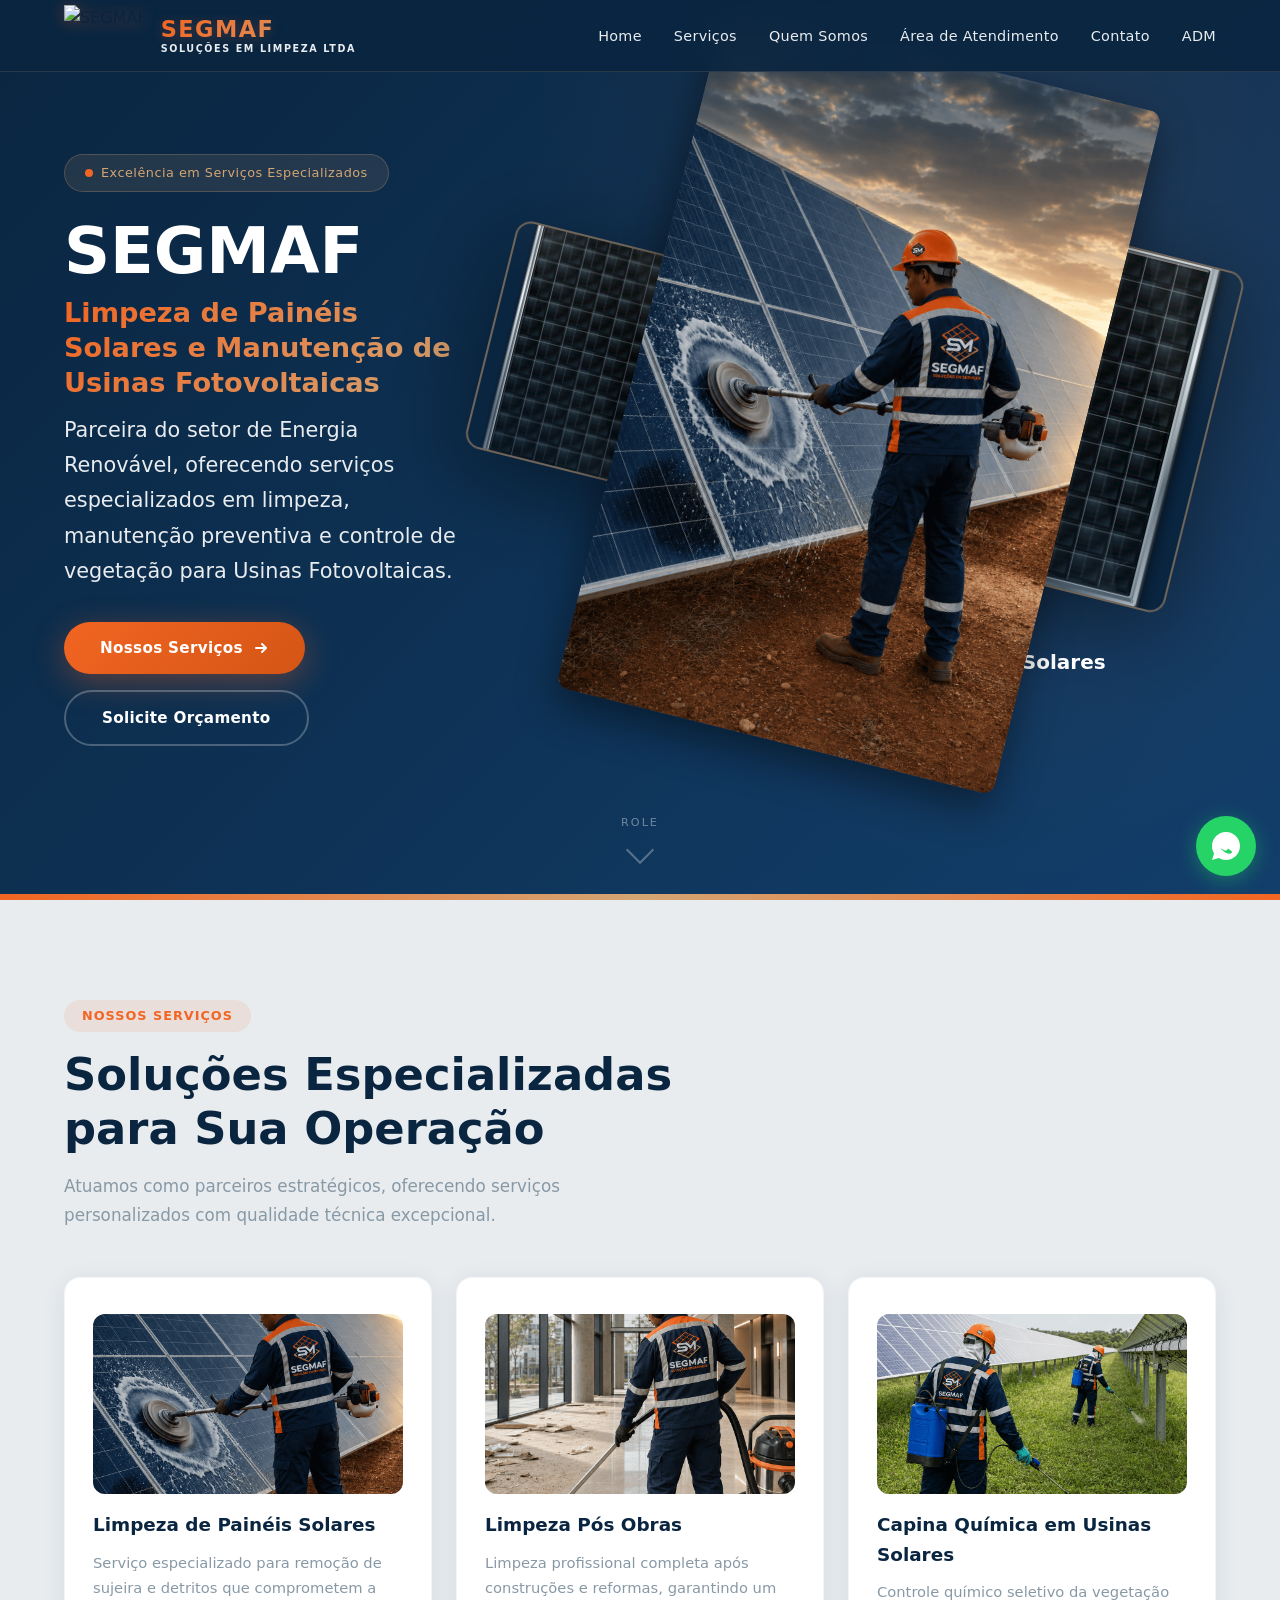
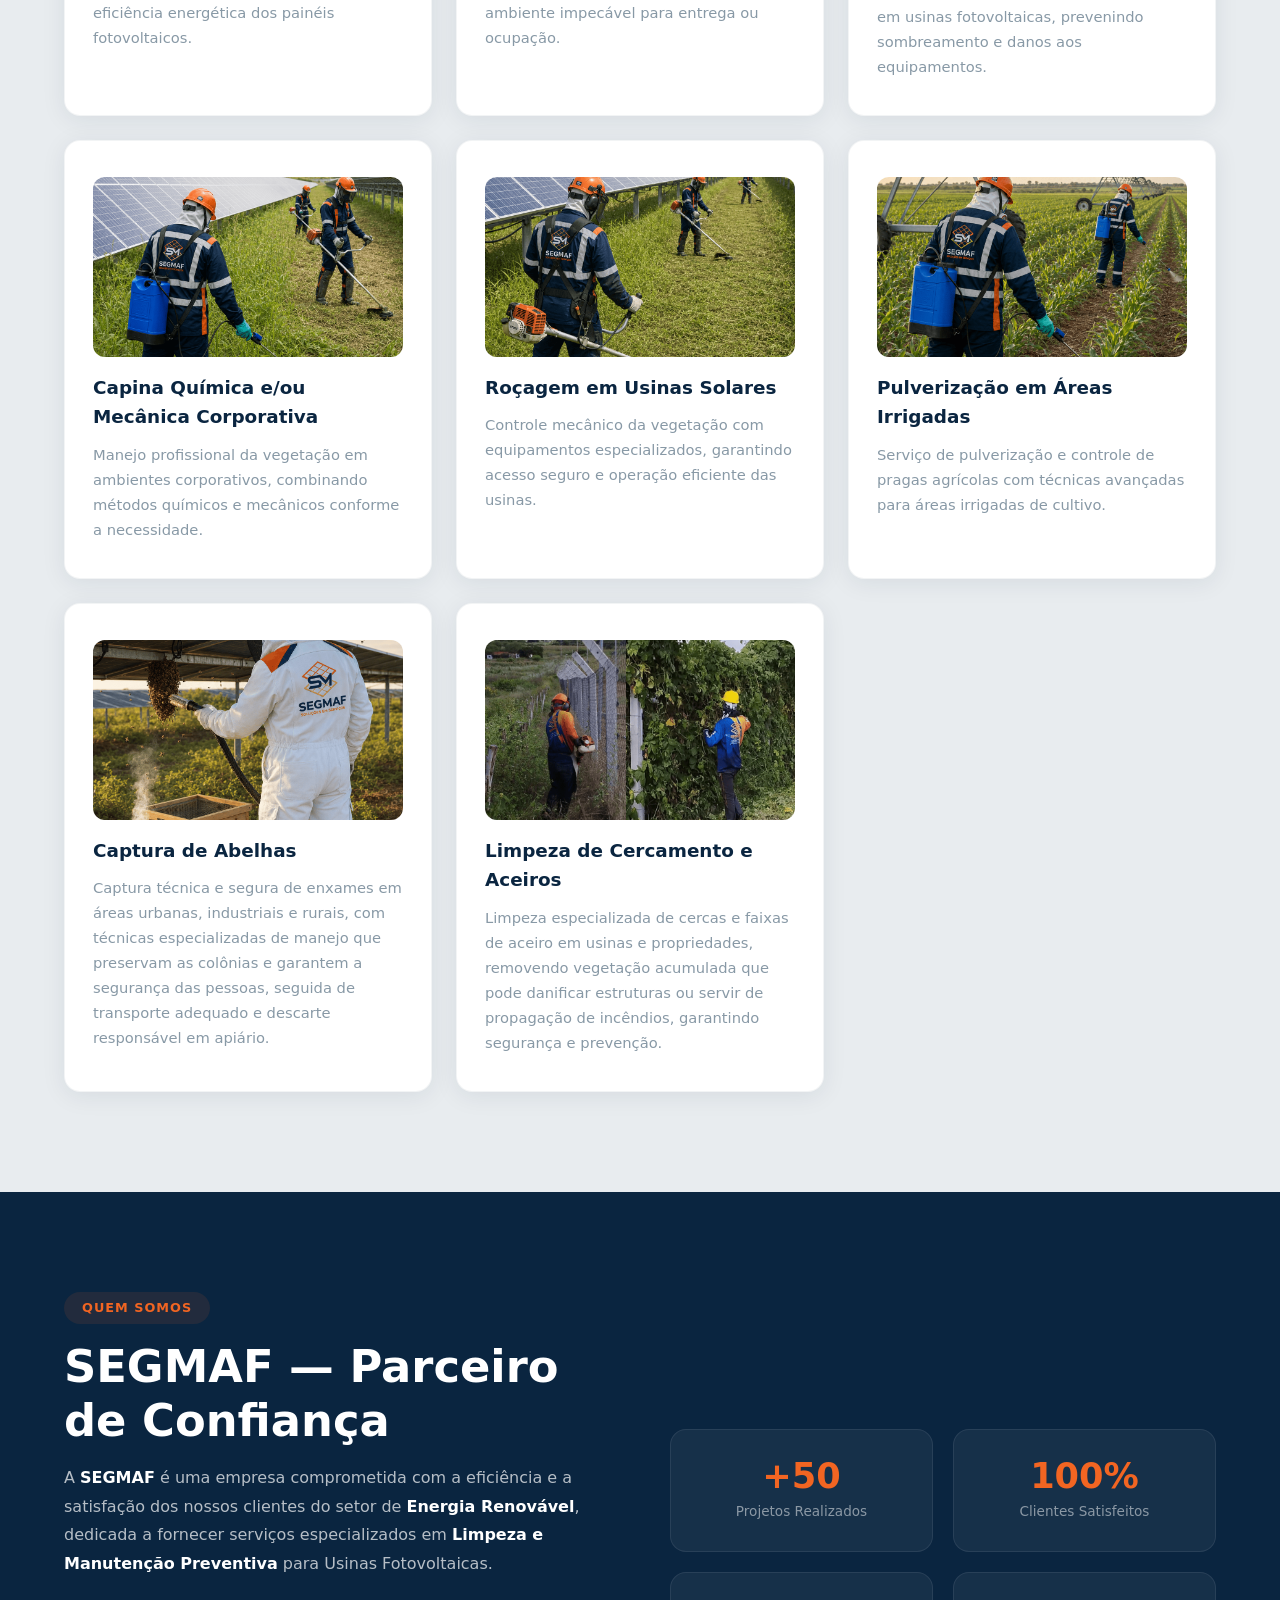
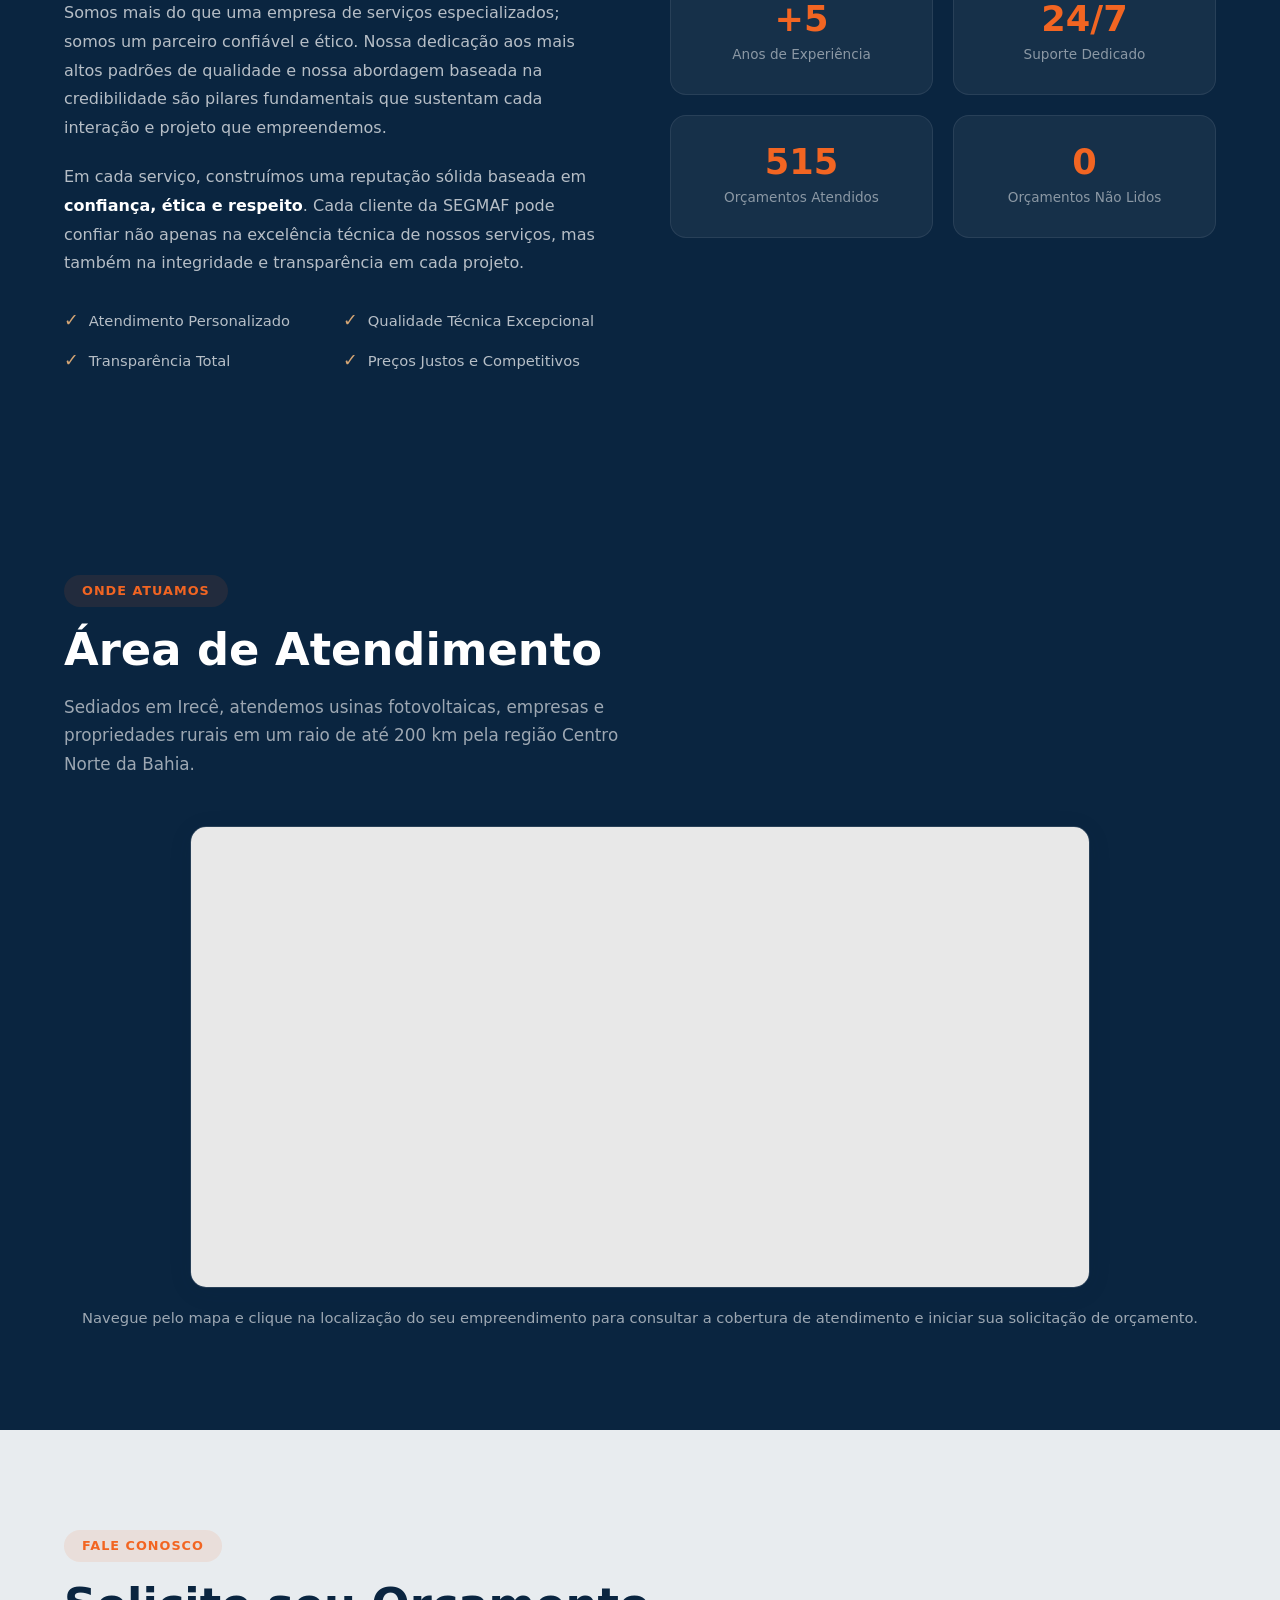
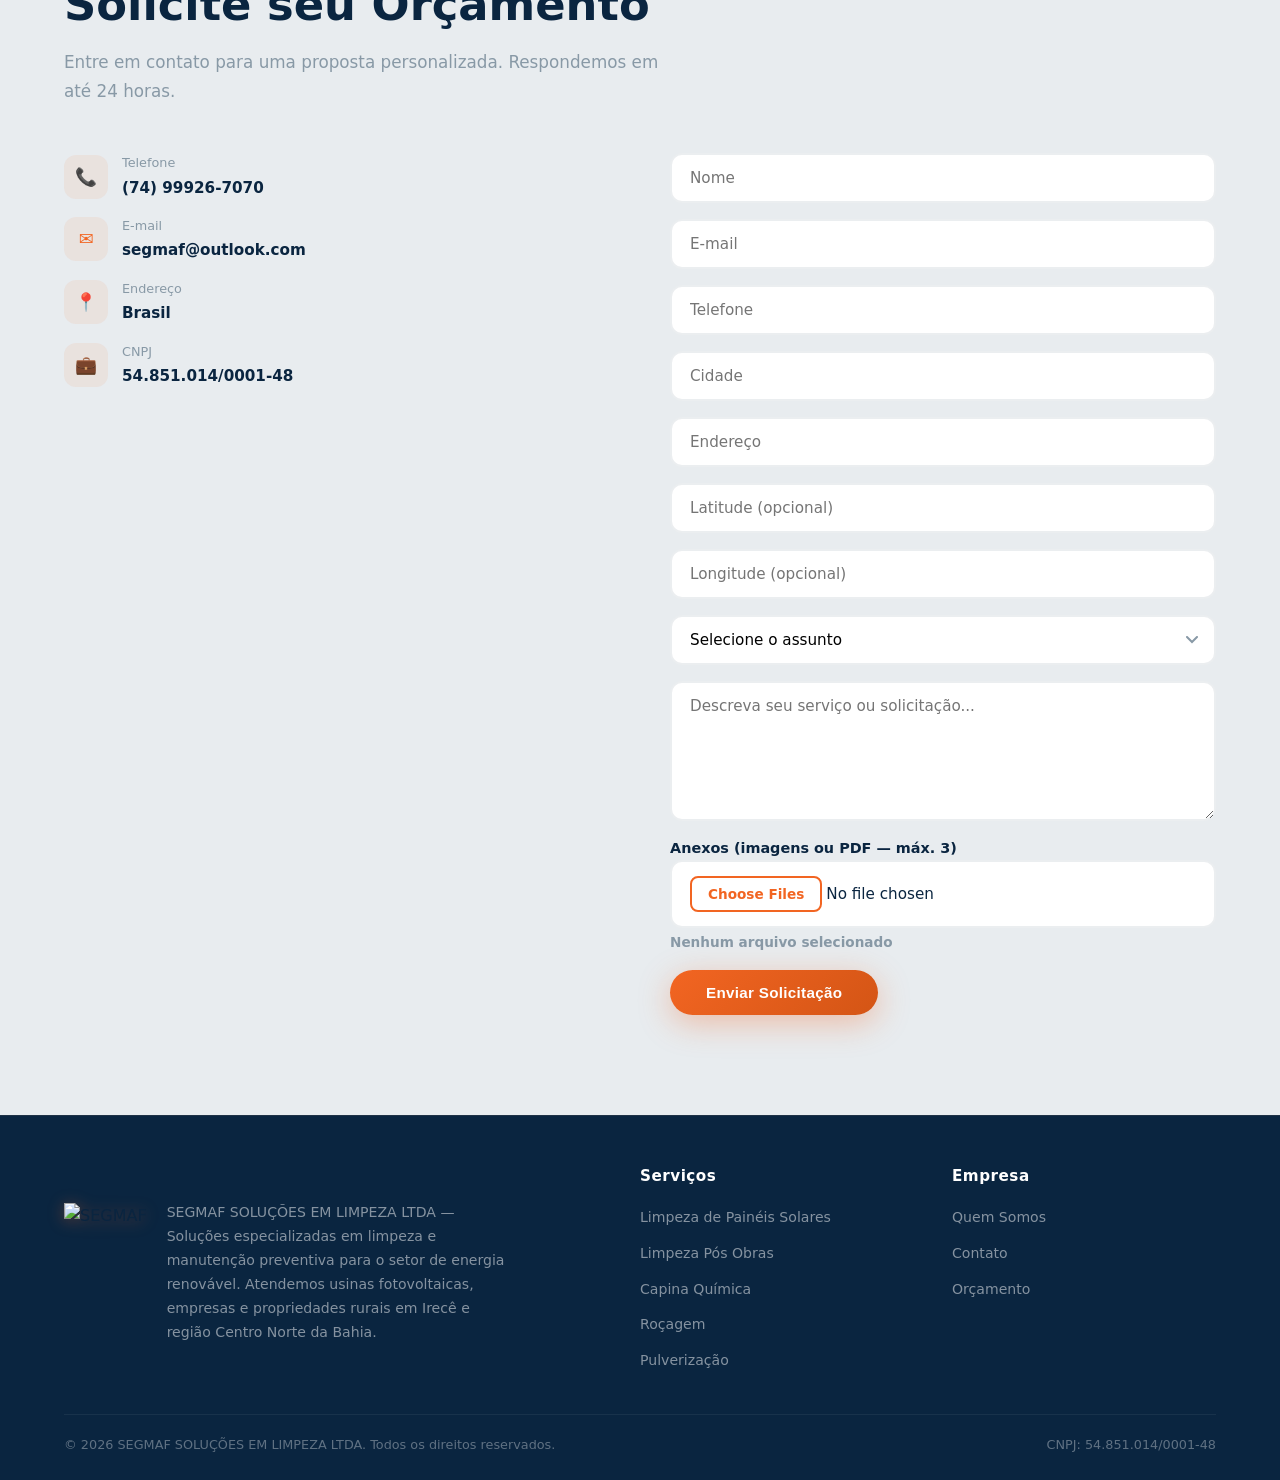
==== index.html @ 05b078e2 "contador: Ajustar sincroniza do banco (recalcular), Zerar deixa 0 no site (remove base 515)" ====
<!DOCTYPE html>
<html lang="pt-BR">
<head>
<meta charset="UTF-8" />
<meta name="viewport" content="width=device-width,initial-scale=1" />
<title>Limpeza de Painéis Solares, Capina e Manutenção de Usinas Solares | SEGMAF</title>
<meta name="description" content="Limpeza de painéis solares, capina química, roçagem, pulverização e limpeza pós-obras em usinas fotovoltaicas. Atendemos em Irecê e região Centro Norte da Bahia. Solicite um orçamento com a SEGMAF." />
<link rel="canonical" href="https://segmaf.com.br/" />
<meta property="og:type" content="website" />
<meta property="og:locale" content="pt_BR" />
<meta property="og:site_name" content="SEGMAF Soluções em Limpeza Ltda" />
<meta property="og:title" content="Limpeza de Painéis Solares e Manutenção de Usinas Solares | SEGMAF" />
<meta property="og:description" content="Limpeza de painéis solares, capina química, roçagem e pulverização para usinas fotovoltaicas. Solicite um orçamento com a SEGMAF." />
<meta property="og:url" content="https://segmaf.com.br/" />
<meta property="og:image" content="https://segmaf.com.br/LOGO_SEGMAF2026.png" />
<meta property="og:image:width" content="1200" />
<meta property="og:image:height" content="630" />
<meta name="twitter:card" content="summary_large_image" />
<meta name="twitter:title" content="Limpeza de Painéis Solares e Manutenção de Usinas Solares | SEGMAF" />
<meta name="twitter:description" content="Limpeza de painéis solares, capina química, roçagem e pulverização para usinas fotovoltaicas. Solicite um orçamento com a SEGMAF." />
<meta name="twitter:image" content="https://segmaf.com.br/LOGO_SEGMAF2026.png" />
<meta name="robots" content="index, follow" />
<link rel="icon" href="data:image/svg+xml,<svg xmlns='http://www.w3.org/2000/svg' viewBox='0 0 32 32'><rect x='2' y='2' width='28' height='28' rx='8' fill='%230A2540' stroke='%23F26522' stroke-width='2'/><path d='M10 18L14 12L18 18L22 10' stroke='%23D4A574' stroke-width='2.5' stroke-linecap='round' stroke-linejoin='round'/><circle cx='10' cy='10' r='1.5' fill='%23F26522'/></svg>" />
<script type="application/ld+json">
{
  "@context": "https://schema.org",
  "@graph": [
    {
      "@type": "LocalBusiness",
      "@id": "https://segmaf.com.br/#empresa",
      "name": "SEGMAF Soluções em Limpeza Ltda",
      "description": "Soluções especializadas em limpeza e manutenção preventiva para o setor de energia renovável: limpeza de painéis solares, capina química, roçagem, pulverização e limpeza pós-obras.",
      "url": "https://segmaf.com.br/",
      "telephone": "+5574999267070",
      "email": "segmaf@outlook.com",
      "foundingDate": "2026",
      "address": {
        "@type": "PostalAddress",
        "addressLocality": "Irecê",
        "addressRegion": "BA",
        "addressCountry": "BR"
      },
      "areaServed": [
        { "@type": "City", "name": "Irecê" },
        { "@type": "City", "name": "América Dourada" },
        { "@type": "City", "name": "Barra do Mendes" },
        { "@type": "City", "name": "Barro Alto" },
        { "@type": "City", "name": "Cafarnaum" },
        { "@type": "City", "name": "Canarana" },
        { "@type": "City", "name": "Central" },
        { "@type": "City", "name": "Gentio do Ouro" },
        { "@type": "City", "name": "Ibipeba" },
        { "@type": "City", "name": "Ibititá" },
        { "@type": "City", "name": "Iraquara" },
        { "@type": "City", "name": "João Dourado" },
        { "@type": "City", "name": "Jussara" },
        { "@type": "City", "name": "Lapão" },
        { "@type": "City", "name": "Mulungu do Morro" },
        { "@type": "City", "name": "Presidente Dutra" },
        { "@type": "City", "name": "São Gabriel" },
        { "@type": "City", "name": "Souto Soares" },
        { "@type": "City", "name": "Uibaí" }
      ],
      "openingHoursSpecification": [
        {
          "@type": "OpeningHoursSpecification",
          "dayOfWeek": ["Monday", "Tuesday", "Wednesday", "Thursday", "Friday"],
          "opens": "07:00",
          "closes": "17:00"
        },
        {
          "@type": "OpeningHoursSpecification",
          "dayOfWeek": "Saturday",
          "opens": "07:00",
          "closes": "12:00"
        }
      ],
      "contactPoint": {
        "@type": "ContactPoint",
        "telephone": "+5574999267070",
        "contactType": "customer service",
        "availableLanguage": "Portuguese",
        "areaServed": "Irecê e região Centro Norte da Bahia, Brasil"
      },
      "sameAs": [
        "https://wa.me/5574999267070"
      ],
      "brand": {
        "@type": "Brand",
        "name": "SEGMAF"
      }
    },
    {
      "@type": "Service",
      "@id": "https://segmaf.com.br/#servico-limpeza-paineis",
      "name": "Limpeza de Painéis Solares",
      "serviceType": "Limpeza de painéis fotovoltaicos",
      "description": "Limpeza especializada de painéis solares para máxima eficiência energética em usinas fotovoltaicas.",
      "provider": { "@id": "https://segmaf.com.br/#empresa" },
      "areaServed": "Irecê e região Centro Norte da Bahia, Brasil",
      "url": "https://segmaf.com.br/#servicos"
    },
    {
      "@type": "Service",
      "@id": "https://segmaf.com.br/#servico-capina",
      "name": "Capina Química em Usinas Solares",
      "serviceType": "Controle de vegetação",
      "description": "Capina química e/ou mecânica para controle de vegetação em usinas solares e ambientes corporativos.",
      "provider": { "@id": "https://segmaf.com.br/#empresa" },
      "areaServed": "Irecê e região Centro Norte da Bahia, Brasil",
      "url": "https://segmaf.com.br/#servicos"
    },
    {
      "@type": "Service",
      "@id": "https://segmaf.com.br/#servico-rocagem",
      "name": "Roçagem em Usinas Solares",
      "serviceType": "Roçagem e limpeza de aceiros",
      "description": "Roçagem, limpeza de cercamento e aceiros para prevenção de incêndios em usinas fotovoltaicas.",
      "provider": { "@id": "https://segmaf.com.br/#empresa" },
      "areaServed": "Irecê e região Centro Norte da Bahia, Brasil",
      "url": "https://segmaf.com.br/#servicos"
    },
    {
      "@type": "Service",
      "@id": "https://segmaf.com.br/#servico-pulverizacao",
      "name": "Pulverização em Áreas Irrigadas",
      "serviceType": "Pulverização",
      "description": "Pulverização e controle de pragas em áreas irrigadas com técnicas avançadas.",
      "provider": { "@id": "https://segmaf.com.br/#empresa" },
      "areaServed": "Irecê e região Centro Norte da Bahia, Brasil",
      "url": "https://segmaf.com.br/#servicos"
    },
    {
      "@type": "FAQPage",
      "@id": "https://segmaf.com.br/#faq",
      "mainEntity": [
        {
          "@type": "Question",
          "name": "Com que frequência devo limpar os painéis solares?",
          "acceptedAnswer": {
            "@type": "Answer",
            "text": "A frequência ideal varia conforme a região e o acúmulo de poeira, mas em usinas fotovoltaicas a recomendação é realizar a limpeza a cada 3 a 6 meses para manter a eficiência energética."
          }
        },
        {
          "@type": "Question",
          "name": "A capina química danifica os equipamentos da usina solar?",
          "acceptedAnswer": {
            "@type": "Answer",
            "text": "Não. Utilizamos produtos seletivos e técnicas de controle de vegetação seguras, que não danificam os painéis, estruturas metálicas ou o solo."
          }
        },
        {
          "@type": "Question",
          "name": "Quais serviços a SEGMAF oferece para usinas fotovoltaicas?",
          "acceptedAnswer": {
            "@type": "Answer",
            "text": "Limpeza de painéis solares, capina química e/ou mecânica, roçagem, limpeza de cercamento e aceiros, pulverização em áreas irrigadas e limpeza pós-obras."
          }
        }
      ]
    },
    {
      "@type": "BreadcrumbList",
      "@id": "https://segmaf.com.br/#breadcrumb",
      "itemListElement": [
        {
          "@type": "ListItem",
          "position": 1,
          "name": "Início",
          "item": "https://segmaf.com.br/"
        },
        {
          "@type": "ListItem",
          "position": 2,
          "name": "Serviços",
          "item": "https://segmaf.com.br/#servicos"
        },
        {
          "@type": "ListItem",
          "position": 3,
          "name": "Contato",
          "item": "https://segmaf.com.br/#contato"
        }
      ]
    }
  ]
}
</script>
<style>
*,*::before,*::after{margin:0;padding:0;box-sizing:border-box}
:root{
  --azul:#0A2540;
  --azul-claro:#123E6B;
  --laranja:#F26522;
  --laranja-escuro:#D45515;
  --cinza:#E8ECEF;
  --cinza-escuro:#8899A6;
  --dourado:#D4A574;
  --branco:#FFFFFF;
  --preto:#0A0A0A;
  --font:'Segoe UI',system-ui,-apple-system,sans-serif;
  --shadow:0 4px 24px rgba(10,37,64,.08);
  --radius:16px;
  --transition:all .4s cubic-bezier(.25,.46,.45,.94);
}
html{scroll-behavior:smooth;overflow-x:hidden}
body{font-family:var(--font);color:var(--azul);background:var(--branco);overflow-x:hidden;line-height:1.6}
a{text-decoration:none;color:inherit}
img{max-width:100%;height:auto;display:block}

/* ===== NAV ===== */
nav{
  position:fixed;top:0;left:0;right:0;z-index:1000;
  padding:0 5%;height:72px;
  display:flex;align-items:center;justify-content:space-between;
  background:rgba(10,37,64,.92);backdrop-filter:blur(16px);
  border-bottom:1px solid rgba(212,165,116,.15);
  transition:var(--transition);
}
nav.scrolled{background:rgba(10,37,64,.98);box-shadow:0 4px 30px rgba(0,0,0,.3)}
.nav-logo{
  display:flex;align-items:center;gap:14px;
}
.nav-logo img{
  filter:drop-shadow(0 2px 8px rgba(242,101,34,.35));
}
.nav-brand{
  display:flex;flex-direction:column;line-height:1.15;
}
.brand-name{
  font-size:1.4rem;font-weight:800;letter-spacing:1.5px;
  background:linear-gradient(135deg,var(--laranja),var(--dourado));
  -webkit-background-clip:text;-webkit-text-fill-color:transparent;background-clip:text;
  filter:drop-shadow(0 2px 6px rgba(242,101,34,.25));
}
.brand-sub{
  font-size:.6rem;color:var(--cinza);letter-spacing:1.6px;text-transform:uppercase;font-weight:600;
}
.nav-links{display:flex;gap:32px;list-style:none}
.nav-links a{
  color:var(--cinza);font-size:.9rem;font-weight:500;
  transition:var(--transition);position:relative;letter-spacing:.3px;
}
.nav-links a::after{
  content:'';position:absolute;bottom:-4px;left:0;width:0;height:2px;
  background:var(--laranja);transition:var(--transition);
}
.nav-links a:hover{color:var(--branco)}
.nav-links a:hover::after{width:100%}
.nav-toggle{display:none;flex-direction:column;gap:5px;cursor:pointer;background:none;border:none;padding:4px}
.nav-toggle span{display:block;width:28px;height:2.5px;background:var(--branco);border-radius:4px;transition:var(--transition)}
.nav-toggle.active span:nth-child(1){transform:rotate(45deg) translate(5px,5px)}
.nav-toggle.active span:nth-child(2){opacity:0}
.nav-toggle.active span:nth-child(3){transform:rotate(-45deg) translate(5px,-5px)}

/* ===== HERO SCREEN ===== */
.hero-visual{width:100%}
.hero-screen{
  position:relative;width:min(100%,900px);height:clamp(400px,52vh,600px);
  margin:0 auto;display:flex;align-items:flex-start;justify-content:center;gap:-20px;
  animation:float 6s ease-in-out infinite;
}
.screen-panel{
  position:relative;flex-shrink:0;border-radius:16px;overflow:hidden;
  border:2px solid rgba(212,165,116,.5);
  filter:drop-shadow(0 20px 45px rgba(0,0,0,.45));
  background:#0A2540;
}
.screen-panel.p1{width:clamp(120px,15vw,190px);height:clamp(200px,26vh,320px)}
.screen-panel.p2,.screen-panel.p3{width:clamp(180px,22.5vw,265px);height:clamp(300px,39vh,450px)}
.screen-panel img{
  width:100%;height:100%;object-fit:cover;display:block;
}
.screen-panel.p1{transform:rotate(14deg) translateY(45px)}
.screen-panel.p2{transform:rotate(14deg);z-index:3}
.screen-panel.p3{transform:rotate(14deg) translateY(45px)}
.screen-panel::after{
  content:'';position:absolute;inset:0;pointer-events:none;
  background:linear-gradient(200deg,rgba(255,255,255,.06),transparent 40%,rgba(10,37,64,.35));
}
.screen-slides{
  position:absolute;left:50%;top:44%;transform:translate(-50%,-50%);
  width:450px;height:703px;z-index:5;
}
.slide{
  position:absolute;left:0;right:0;top:0;bottom:0;width:100%;height:100%;
  border-radius:12px;object-fit:cover;margin:auto;
  opacity:0;transform:scale(1.06) rotate(14deg);transition:opacity 1s cubic-bezier(.4,0,.2,1),transform 6s cubic-bezier(.4,0,.2,1);
  box-shadow:0 16px 40px rgba(0,0,0,.45);
}
.slide.active{opacity:1;transform:scale(1) rotate(14deg)}
/* Service info abaixo dos painéis */
.hero-service{
  margin-top:-12px;text-align:center;position:relative;min-height:56px;
}
.service-label{
  display:none;
}
.service-info{
  position:relative;min-height:32px;
}
.service-info-item{
  position:absolute;left:0;right:0;top:0;
  opacity:0;transform:translateY(14px);transition:opacity .7s ease,transform .7s ease;
}
.service-info-item.active{opacity:1;transform:translateY(0)}
.service-info-item h3{
  font-size:clamp(.72rem,2vw,1.25rem);color:var(--branco);font-weight:700;
  white-space:nowrap;line-height:1.2;
}
.hero-dots{
  display:flex;justify-content:center;gap:8px;margin-top:14px;
}
.hero-dots .dot{
  width:8px;height:8px;border-radius:50%;background:rgba(255,255,255,.25);
  transition:var(--transition);cursor:pointer;border:none;padding:0;
}
.hero-dots .dot.active{background:var(--laranja);transform:scale(1.35)}
.hero-dots .dot:hover{background:var(--dourado)}

/* ===== HERO ===== */
.hero{
  min-height:100vh;display:flex;align-items:center;position:relative;
  background:linear-gradient(135deg,#0A2540 0%,#0D2F50 40%,#123E6B 100%);
  overflow:hidden;padding:0 5%;
}
.hero::before{
  content:'';position:absolute;top:-50%;right:-20%;width:80%;height:150%;
  background:radial-gradient(ellipse at center,rgba(242,101,34,.08) 0%,transparent 70%);
  pointer-events:none;
}
.hero::after{
  content:'';position:absolute;bottom:0;left:0;right:0;height:6px;
  background:linear-gradient(90deg,var(--laranja),var(--dourado),var(--laranja));
}
.hero-grid{
  display:grid;grid-template-columns:1fr 1.8fr;gap:40px;align-items:center;
  width:100%;max-width:1700px;margin:0 auto;position:relative;z-index:2;
}
.hero-content h1{
  font-size:clamp(2.2rem,5vw,4rem);font-weight:800;color:var(--branco);
  line-height:1.1;margin-bottom:12px;
}
.hero-content h1 span{
  display:block;font-size:clamp(1.1rem,2.2vw,1.7rem);font-weight:700;line-height:1.3;margin-top:8px;
  background:linear-gradient(135deg,var(--laranja),var(--dourado));-webkit-background-clip:text;-webkit-text-fill-color:transparent;background-clip:text;
}
.hero-tagline{
  font-size:clamp(1rem,1.8vw,1.3rem);color:var(--cinza);max-width:540px;
  margin-bottom:32px;line-height:1.7;font-weight:300;
}
.hero-badge{
  display:inline-flex;align-items:center;gap:8px;
  background:rgba(212,165,116,.12);border:1px solid rgba(212,165,116,.25);
  color:var(--dourado);padding:8px 20px;border-radius:100px;
  font-size:.8rem;font-weight:500;margin-bottom:24px;letter-spacing:.5px;
}
.hero-badge::before{content:'';display:block;width:8px;height:8px;border-radius:50%;background:var(--laranja);animation:pulse 2s infinite}
@keyframes pulse{0%,100%{opacity:1}50%{opacity:.4}}
.btn-group{display:flex;gap:16px;flex-wrap:wrap}
.btn{
  display:inline-flex;align-items:center;gap:10px;
  padding:14px 36px;border-radius:100px;font-weight:600;font-size:.95rem;
  transition:var(--transition);cursor:pointer;border:none;letter-spacing:.3px;
}
.btn-primary{
  background:linear-gradient(135deg,var(--laranja),var(--laranja-escuro));
  color:var(--branco);box-shadow:0 8px 32px rgba(242,101,34,.35);
}
.btn-primary:hover{transform:translateY(-3px);box-shadow:0 12px 40px rgba(242,101,34,.5)}
.btn-outline{
  background:transparent;border:2px solid rgba(255,255,255,.25);color:var(--branco);
}
.btn-outline:hover{background:rgba(255,255,255,.08);border-color:var(--dourado)}
.hero-visual{
  display:flex;flex-direction:column;justify-content:center;align-items:center;position:relative;
  width:100%;min-width:280px;
}
@keyframes float{0%,100%{transform:translateY(0)}50%{transform:translateY(-18px)}}
.hero-scroll{
  position:absolute;bottom:40px;left:50%;transform:translateX(-50%);
  display:flex;flex-direction:column;align-items:center;gap:8px;z-index:2;
  color:rgba(255,255,255,.4);font-size:.7rem;letter-spacing:2px;text-transform:uppercase;
  animation:bounceDown 2s infinite;
}
@keyframes bounceDown{0%,100%{transform:translateX(-50%) translateY(0)}50%{transform:translateX(-50%) translateY(8px)}}
.hero-scroll .arrow{width:20px;height:20px;border-right:2px solid rgba(255,255,255,.3);border-bottom:2px solid rgba(255,255,255,.3);transform:rotate(45deg)}

/* ===== SECTIONS ===== */
.section{
  padding:100px 5%;position:relative;
}
.section-dark{background:var(--azul);color:var(--branco)}
.section-light{background:var(--cinza)}
.section-white{background:var(--branco)}
.section-inner{max-width:1200px;margin:0 auto}
.section-label{
  display:inline-block;padding:6px 18px;border-radius:100px;
  background:rgba(242,101,34,.1);color:var(--laranja);font-size:.8rem;font-weight:600;
  letter-spacing:1px;margin-bottom:16px;text-transform:uppercase;
}
.section-title{
  font-size:clamp(1.8rem,3.5vw,2.8rem);font-weight:800;margin-bottom:16px;
  line-height:1.2;
}
.section-dark .section-title{color:var(--branco)}
.section-sub{
  font-size:1.05rem;color:var(--cinza-escuro);max-width:600px;margin-bottom:48px;
  line-height:1.7;
}
.section-dark .section-sub{color:rgba(255,255,255,.6)}

/* ===== AREA DE ATENDIMENTO ===== */
.map-container{
  position:relative;z-index:0;isolation:isolate;width:100%;max-width:900px;margin:0 auto;
  border-radius:16px;overflow:hidden;box-shadow:var(--shadow);
  border:1px solid rgba(255,255,255,.12);
}
#mapaAtendimento{width:100%;height:460px;background:#e8e8e8}
.map-note{text-align:center;margin-top:18px;font-size:.92rem;color:rgba(255,255,255,.6)}

/* ===== SERVICES ===== */
.services-grid{
  display:grid;grid-template-columns:repeat(auto-fit,minmax(280px,1fr));gap:24px;
}
.service-card{
  background:var(--branco);border-radius:var(--radius);padding:36px 28px;
  transition:var(--transition);cursor:pointer;position:relative;overflow:hidden;
  border:1px solid rgba(10,37,64,.05);box-shadow:var(--shadow);
  display:block;text-decoration:none;color:inherit;
}
a.service-card:hover{color:inherit}
.service-card:hover{transform:translateY(-8px);box-shadow:0 20px 60px rgba(10,37,64,.12)}
.service-card::before{
  content:'';position:absolute;top:0;left:0;right:0;height:4px;
  background:linear-gradient(90deg,var(--laranja),var(--dourado));
  transform:scaleX(0);transform-origin:left;transition:var(--transition);
}
.service-card:hover::before{transform:scaleX(1)}
.service-icon{
  width:56px;height:56px;border-radius:14px;display:flex;align-items:center;justify-content:center;
  font-size:1.6rem;margin-bottom:20px;
  background:linear-gradient(135deg,rgba(242,101,34,.08),rgba(212,165,116,.08));
  color:var(--laranja);
}
.service-card h3{font-size:1.15rem;margin-bottom:10px;color:var(--azul)}
.service-card p{font-size:.92rem;color:var(--cinza-escuro);line-height:1.7}
.service-card img{width:100%;height:180px;object-fit:cover;border-radius:12px;margin-bottom:16px}

/* ===== ABOUT ===== */
.about-grid{
  display:grid;grid-template-columns:1fr 1fr;gap:60px;align-items:center;
}
.about-text p{font-size:1rem;color:rgba(255,255,255,.7);line-height:1.8;margin-bottom:20px}
.about-text strong{color:var(--branco)}
.values-list{list-style:none;display:grid;grid-template-columns:1fr 1fr;gap:12px;margin-top:28px}
.values-list li{
  display:flex;align-items:center;gap:10px;
  color:rgba(255,255,255,.7);font-size:.92rem;
}
.values-list li::before{
  content:'\2713';color:var(--dourado);font-weight:700;font-size:1.1rem;
}
.about-stats{
  display:grid;grid-template-columns:1fr 1fr;gap:20px;
}
.stat-card{
  background:rgba(255,255,255,.05);border:1px solid rgba(255,255,255,.08);
  border-radius:var(--radius);padding:28px 24px;text-align:center;
  transition:var(--transition);
}
.stat-card:hover{background:rgba(255,255,255,.08);transform:translateY(-4px)}
.stat-number{font-size:2.2rem;font-weight:800;color:var(--laranja);line-height:1}
.stat-label{font-size:.85rem;color:rgba(255,255,255,.5);margin-top:8px}

/* ===== CONTACT ===== */
.contact-grid{
  display:grid;grid-template-columns:1fr 1fr;gap:60px;align-items:start;
}
.contact-info h3{font-size:1.3rem;margin-bottom:8px}
.contact-info p{color:var(--cinza-escuro);line-height:1.7;margin-bottom:24px}
.contact-item{
  display:flex;align-items:center;gap:14px;margin-bottom:16px;
}
.contact-item .icon{
  width:44px;height:44px;border-radius:12px;display:flex;align-items:center;justify-content:center;
  background:rgba(242,101,34,.08);color:var(--laranja);flex-shrink:0;
  font-size:1.1rem;
}
.contact-item .label{font-size:.8rem;color:var(--cinza-escuro);margin-bottom:2px}
.contact-item .value{font-size:.95rem;font-weight:600;color:var(--azul)}
.contact-form{display:flex;flex-direction:column;gap:16px}
.contact-form input,.contact-form textarea,.contact-form select{
  width:100%;padding:14px 18px;border-radius:12px;border:2px solid rgba(10,37,64,.08);
  font-family:var(--font);font-size:.95rem;transition:var(--transition);
  background:var(--branco);outline:none;
}
.contact-form input:focus,.contact-form textarea:focus,.contact-form select:focus{border-color:var(--laranja);box-shadow:0 0 0 4px rgba(242,101,34,.08)}
.contact-form textarea{min-height:140px;resize:vertical}
.contact-form select{cursor:pointer;appearance:none;-webkit-appearance:none;background-image:url("data:image/svg+xml,%3Csvg xmlns='http://www.w3.org/2000/svg' width='12' height='8' viewBox='0 0 12 8'%3E%3Cpath d='M1 1l5 5 5-5' stroke='%238899A6' stroke-width='2' fill='none' stroke-linecap='round'/%3E%3C/svg%3E");background-repeat:no-repeat;background-position:right 16px center;padding-right:44px}
.contact-form input[type=file]::file-selector-button{padding:8px 16px;border-radius:8px;border:2px solid var(--laranja);background:transparent;color:var(--laranja);font-weight:600;cursor:pointer;transition:var(--transition);font-family:var(--font);font-size:.85rem}
.contact-form input[type=file]::file-selector-button:hover{background:var(--laranja);color:var(--branco)}
.file-info{font-size:.82rem;color:var(--cinza-escuro);margin-top:-8px;display:flex;align-items:center;gap:6px}
.contact-form .file-label{grid-column:1/-1;font-size:.9rem;color:var(--azul);font-weight:600}
.contact-form .file-info{margin-top:4px;font-size:.85rem}
#formMsg{padding:12px;border-radius:10px;font-size:.9rem;display:none}
#formMsg.success{display:block;background:rgba(37,211,102,.12);color:#1a8a4a;border:1px solid rgba(37,211,102,.3)}
#formMsg.error{display:block;background:rgba(242,101,34,.1);color:var(--laranja-escuro);border:1px solid rgba(242,101,34,.2)}
.spinner{display:inline-block;width:16px;height:16px;border:2px solid rgba(255,255,255,.3);border-top-color:#fff;border-radius:50%;animation:spin2 .6s linear infinite;vertical-align:middle;margin-right:6px}
@keyframes spin2{to{transform:rotate(360deg)}}
/* ===== WHATSAPP FLOATING ===== */
.whatsapp-float{
  position:fixed;bottom:24px;right:24px;z-index:999;
  width:60px;height:60px;border-radius:50%;
  background:#25D366;display:flex;align-items:center;justify-content:center;
  box-shadow:0 4px 20px rgba(37,211,102,.4);
  transition:var(--transition);cursor:pointer;
}
.whatsapp-float:hover{transform:scale(1.1);box-shadow:0 8px 32px rgba(37,211,102,.5)}
.whatsapp-float svg{width:32px;height:32px;fill:#fff}
.whatsapp-float .tooltip{
  position:absolute;right:70px;background:var(--azul);color:var(--branco);
  padding:8px 16px;border-radius:8px;font-size:.8rem;white-space:nowrap;
  opacity:0;pointer-events:none;transition:var(--transition);
}
.whatsapp-float:hover .tooltip{opacity:1}
/* ===== BACK TO TOP ===== */
.to-top{
  position:fixed;bottom:96px;right:34px;z-index:998;
  width:44px;height:44px;border-radius:50%;
  background:linear-gradient(135deg,var(--laranja),var(--laranja-escuro));
  color:var(--branco);display:flex;align-items:center;justify-content:center;
  box-shadow:0 4px 20px rgba(242,101,34,.35);
  transition:var(--transition);cursor:pointer;border:none;
  opacity:0;transform:translateY(16px);pointer-events:none;
}
.to-top.show{opacity:1;transform:translateY(0);pointer-events:auto}
.to-top:hover{transform:translateY(-3px);box-shadow:0 8px 28px rgba(242,101,34,.5)}
.to-top svg{width:20px;height:20px;stroke:#fff;stroke-width:2.5;fill:none;stroke-linecap:round;stroke-linejoin:round}

/* ===== FOOTER ===== */
footer{
  background:var(--azul);padding:48px 5% 24px;border-top:1px solid rgba(212,165,116,.1);
}
.footer-inner{max-width:1200px;margin:0 auto}
.footer-grid{
  display:grid;grid-template-columns:2fr 1fr 1fr;gap:48px;margin-bottom:32px;
}
.footer-brand .nav-logo{margin-bottom:12px}
.footer-brand p{color:rgba(255,255,255,.5);font-size:.88rem;line-height:1.7;max-width:340px}
.footer-brand{display:flex;align-items:center;gap:20px;flex-wrap:wrap}
.footer-brand .nav-logo{order:1}
.footer-brand p{order:2;margin:0}
.footer-col h4{color:var(--branco);font-size:.95rem;margin-bottom:16px;letter-spacing:.5px}
.footer-col ul{list-style:none}
.footer-col ul li{margin-bottom:10px}
.footer-col ul a{color:rgba(255,255,255,.5);font-size:.88rem;transition:var(--transition)}
.footer-col ul a:hover{color:var(--dourado)}
.footer-bottom{
  border-top:1px solid rgba(255,255,255,.06);padding-top:20px;
  display:flex;justify-content:space-between;align-items:center;flex-wrap:wrap;gap:12px;
}
.footer-bottom p{color:rgba(255,255,255,.35);font-size:.8rem}
.footer-bottom a{color:var(--dourado);font-size:.8rem}

/* ===== ANIMATIONS ===== */
.fade-up{opacity:0;transform:translateY(40px);transition:opacity .8s ease,transform .8s ease}
.fade-up.visible{opacity:1;transform:translateY(0)}

/* ===== RESPONSIVE ===== */
@media(max-width:968px){
  .hero-grid{grid-template-columns:1fr;text-align:center;gap:40px}
  .hero-content{display:flex;flex-direction:column;align-items:center;order:2}
  .hero-visual{order:1}
  .hero-tagline{max-width:100%}
  .btn-group{justify-content:center}
  .about-grid{grid-template-columns:1fr;gap:40px}
  .contact-grid{grid-template-columns:1fr;gap:40px}
  .footer-grid{grid-template-columns:1fr 1fr;gap:32px}
}
@media(max-width:768px){
  .nav-links{
    position:fixed;top:72px;left:0;right:0;bottom:0;
    background:rgba(10,37,64,.98);backdrop-filter:blur(20px);
    flex-direction:column;align-items:center;justify-content:center;gap:28px;
    transform:translateX(100%);transition:var(--transition);
  }
  .nav-links.open{transform:translateX(0)}
  .nav-links a{font-size:1.2rem}
  .nav-toggle{display:flex}
  .section{padding:64px 5%}
  .services-grid{grid-template-columns:1fr}
  .values-list{grid-template-columns:1fr}
  .about-stats{grid-template-columns:1fr 1fr}
  .footer-grid{grid-template-columns:1fr}
}
@media(max-width:480px){
  .btn{padding:12px 24px;font-size:.85rem}
  .hero-screen{gap:8px;height:clamp(240px,46vh,320px)}
  .screen-panel.p1{width:clamp(60px,20vw,100px);height:clamp(100px,26vh,165px);transform:rotate(14deg) translateY(25px)}
  .screen-panel.p2,.screen-panel.p3{width:clamp(88px,28vw,135px);height:clamp(150px,38vh,230px)}
  .screen-panel.p3{transform:rotate(14deg) translateY(25px)}
  .screen-slides{top:45%;width:clamp(110px,30vw,160px);height:clamp(170px,46vw,245px)}
  .hero-service{margin-top:4px;min-height:100px}
  .about-stats{grid-template-columns:1fr}
}
/* Tamanho exato paineis 1366x768 */
@media(min-width:1281px) and (max-width:1440px){
  .hero-screen{height:760px}
  .screen-panel.p1{width:200px;height:480px;transform:rotate(14deg)}
  .screen-panel.p2,.screen-panel.p3{width:300px;height:652px;transform:rotate(14deg)}
  .screen-slides{top:42%}
}
/* Tamanho exato paineis 1920x1080 */
@media(min-width:1600px){
  .hero-screen{height:880px}
  .screen-panel.p1{width:265px;height:421px;transform:rotate(14deg)}
  .screen-panel.p2,.screen-panel.p3{width:421px;height:786px;transform:rotate(14deg)}
  .screen-slides{top:42%}
}
</style>
<link rel="stylesheet" href="https://cdnjs.cloudflare.com/ajax/libs/leaflet/1.9.4/leaflet.min.css" />
<script src="https://cdnjs.cloudflare.com/ajax/libs/leaflet/1.9.4/leaflet.min.js"></script>
</head>
<body>

<!-- ===== NAV ===== -->
<nav id="navbar">
  <div class="nav-logo">
    <img src="LOGO_SEGMAF2026.png" alt="SEGMAF" height="62" style="height:62px;width:auto" />
    <div class="nav-brand">
      <span class="brand-name">SEGMAF</span>
      <span class="brand-sub">Soluções em Limpeza Ltda</span>
    </div>
  </div>
  <ul class="nav-links" id="navLinks">
    <li><a href="index.html">Home</a></li>
    <li><a href="#servicos">Serviços</a></li>
    <li><a href="#sobre">Quem Somos</a></li>
    <li><a href="#atendimento">Área de Atendimento</a></li>
    <li><a href="#contato">Contato</a></li>
    <li><a href="admin.html">ADM</a></li>
  </ul>
  <button class="nav-toggle" id="navToggle" aria-label="Menu">
    <span></span><span></span><span></span>
  </button>
</nav>

<!-- ===== HERO ===== -->
<section class="hero">
  <div class="hero-grid">
    <div class="hero-content">
      <div class="hero-badge">Excelência em Serviços Especializados</div>
      <h1>SEGMAF<br><span>Limpeza de Painéis Solares e Manutenção de Usinas Fotovoltaicas</span></h1>
      <p class="hero-tagline">
        Parceira do setor de Energia Renovável, oferecendo serviços especializados em limpeza,
        manutenção preventiva e controle de vegetação para Usinas Fotovoltaicas.
      </p>
      <div class="btn-group">
        <a href="#servicos" class="btn btn-primary">
          Nossos Serviços
          <svg width="16" height="16" viewBox="0 0 16 16" fill="none"><path d="M3 8h10M9 4l4 4-4 4" stroke="currentColor" stroke-width="2" stroke-linecap="round" stroke-linejoin="round"/></svg>
        </a>
        <a href="#contato" class="btn btn-outline">Solicite Orçamento</a>
      </div>
    </div>
    <div class="hero-visual">
      <div class="hero-screen">
        <div class="screen-panel p1"><img src="painel_solar.svg" alt="Painel solar fotovoltaico SEGMAF" /></div>
        <div class="screen-panel p2"><img src="painel_solar.svg" alt="Painel solar fotovoltaico para limpeza profissional" /></div>
        <div class="screen-panel p3"><img src="painel_solar.svg" alt="Manutenção e limpeza de painéis solares SEGMAF" /></div>
        <div class="screen-slides">
          <img class="slide active" src="limpeza-paineis-solares.png" alt="Limpeza de painéis solares em usina fotovoltaica" data-chave="limpeza-paineis-solares" />
          <img class="slide" src="limpeza-pos-obras.png" alt="Limpeza pós obras em usina solar" data-chave="limpeza-pos-obras" />
          <img class="slide" src="capina-quimica-usina-solar.png" alt="Capina química para controle de vegetação em usinas solares" data-chave="capina-quimica-usina-solar" />
          <img class="slide" src="capina-corporativa.png" alt="Capina química e mecânica em ambiente corporativo" data-chave="capina-corporativa" />
          <img class="slide" src="rocagem-usina-solar.png" alt="Roçagem de vegetação em usina fotovoltaica" data-chave="rocagem-usina-solar" />
          <img class="slide" src="pulverizacao-area-irrigada.png" alt="Pulverização em áreas irrigadas" data-chave="pulverizacao-area-irrigada" />
          <img class="slide" src="captura-de-abelhas.png" alt="Captura de abelhas com descarte responsável" data-chave="captura-de-abelhas" />
          <img class="slide" src="limpeza-cercamento-aceiros.png" alt="Limpeza de cercamento e aceiros para prevenção de incêndios" data-chave="limpeza-cercamento-aceiros" />
        </div>
      </div>
      <div class="hero-service">
        <div class="service-info">
          <div class="service-info-item active">
            <h3>Limpeza de Painéis Solares</h3>
          </div>
          <div class="service-info-item">
            <h3>Limpeza Pós Obras</h3>
          </div>
          <div class="service-info-item">
            <h3>Capina Química em Usinas Solares</h3>
          </div>
          <div class="service-info-item">
            <h3>Capina Química e/ou Mecânica Corporativa</h3>
          </div>
          <div class="service-info-item">
            <h3>Roçagem em Usinas Solares</h3>
          </div>
          <div class="service-info-item">
            <h3>Pulverização em Áreas Irrigadas</h3>
          </div>
          <div class="service-info-item">
            <h3>Captura de Abelhas</h3>
          </div>
          <div class="service-info-item">
            <h3>Limpeza de Cercamento e Aceiros</h3>
          </div>
        </div>
        <div class="hero-dots">
          <span class="dot active"></span><span class="dot"></span><span class="dot"></span><span class="dot"></span><span class="dot"></span><span class="dot"></span><span class="dot"></span><span class="dot"></span>
        </div>
      </div>
    </div>
  </div>
  <div class="hero-scroll">
    <span>Role</span>
    <div class="arrow"></div>
  </div>
</section>

<!-- ===== SERVIÇOS ===== -->
<section class="section section-light" id="servicos">
  <div class="section-inner">
    <div class="section-label fade-up">Nossos Serviços</div>
    <h2 class="section-title fade-up">Soluções Especializadas<br>para Sua Operação</h2>
    <p class="section-sub fade-up">
      Atuamos como parceiros estratégicos, oferecendo serviços personalizados com qualidade técnica excepcional.
    </p>
    <div class="services-grid">
      <a href="limpeza-de-paineis-solares.html" class="service-card fade-up">
        <img src="limpeza-paineis-solares.png" alt="Limpeza de painéis solares em usina fotovoltaica" loading="lazy" data-chave="limpeza-paineis-solares" />
        <h3>Limpeza de Painéis Solares</h3>
        <p>Serviço especializado para remoção de sujeira e detritos que comprometem a eficiência energética dos painéis fotovoltaicos.</p>
      </a>
      <a href="limpeza-pos-obras.html" class="service-card fade-up">
        <img src="limpeza-pos-obras.png" alt="Limpeza pós obras profissional" loading="lazy" data-chave="limpeza-pos-obras" />
        <h3>Limpeza Pós Obras</h3>
        <p>Limpeza profissional completa após construções e reformas, garantindo um ambiente impecável para entrega ou ocupação.</p>
      </a>
      <a href="capina-quimica-usina-solar.html" class="service-card fade-up">
        <img src="capina-quimica-usina-solar.png" alt="Capina química para controle de vegetação em usinas solares" loading="lazy" data-chave="capina-quimica-usina-solar" />
        <h3>Capina Química em Usinas Solares</h3>
        <p>Controle químico seletivo da vegetação em usinas fotovoltaicas, prevenindo sombreamento e danos aos equipamentos.</p>
      </a>
      <a href="capina-corporativa.html" class="service-card fade-up">
        <img src="capina-corporativa.png" alt="Capina química e mecânica em ambiente corporativo" loading="lazy" data-chave="capina-corporativa" />
        <h3>Capina Química e/ou Mecânica Corporativa</h3>
        <p>Manejo profissional da vegetação em ambientes corporativos, combinando métodos químicos e mecânicos conforme a necessidade.</p>
      </a>
      <a href="rocagem-usina-solar.html" class="service-card fade-up">
        <img src="rocagem-usina-solar.png" alt="Roçagem de vegetação em usina fotovoltaica" loading="lazy" data-chave="rocagem-usina-solar" />
        <h3>Roçagem em Usinas Solares</h3>
        <p>Controle mecânico da vegetação com equipamentos especializados, garantindo acesso seguro e operação eficiente das usinas.</p>
      </a>
      <a href="pulverizacao-area-irrigada.html" class="service-card fade-up">
        <img src="pulverizacao-area-irrigada.png" alt="Pulverização em áreas irrigadas" loading="lazy" data-chave="pulverizacao-area-irrigada" />
        <h3>Pulverização em Áreas Irrigadas</h3>
        <p>Serviço de pulverização e controle de pragas agrícolas com técnicas avançadas para áreas irrigadas de cultivo.</p>
      </a>
      <a href="captura-de-abelhas.html" class="service-card fade-up">
        <img src="captura-de-abelhas.png" alt="Captura de abelhas com descarte responsável" loading="lazy" data-chave="captura-de-abelhas" />
        <h3>Captura de Abelhas</h3>
        <p>Captura técnica e segura de enxames em áreas urbanas, industriais e rurais, com técnicas especializadas de manejo que preservam as colônias e garantem a segurança das pessoas, seguida de transporte adequado e descarte responsável em apiário.</p>
      </a>
      <a href="limpeza-cercamento-aceiros.html" class="service-card fade-up">
        <img src="limpeza-cercamento-aceiros.png" alt="Limpeza de cercamento e aceiros para prevenção de incêndios" loading="lazy" data-chave="limpeza-cercamento-aceiros" />
        <h3>Limpeza de Cercamento e Aceiros</h3>
        <p>Limpeza especializada de cercas e faixas de aceiro em usinas e propriedades, removendo vegetação acumulada que pode danificar estruturas ou servir de propagação de incêndios, garantindo segurança e prevenção.</p>
      </a>
    </div>
  </div>
</section>

<!-- ===== QUEM SOMOS ===== -->
<section class="section section-dark" id="sobre">
  <div class="section-inner">
    <div class="about-grid">
      <div class="about-text fade-up">
        <div class="section-label">Quem Somos</div>
        <h2 class="section-title">SEGMAF — Parceiro de Confiança</h2>
        <p>
          A <strong>SEGMAF</strong> é uma empresa comprometida com a eficiência e a satisfação dos nossos clientes
          do setor de <strong>Energia Renovável</strong>, dedicada a fornecer serviços especializados em
          <strong>Limpeza e Manutenção Preventiva</strong> para Usinas Fotovoltaicas.
        </p>
        <p>
          Somos mais do que uma empresa de serviços especializados; somos um parceiro confiável e ético.
          Nossa dedicação aos mais altos padrões de qualidade e nossa abordagem baseada na credibilidade
          são pilares fundamentais que sustentam cada interação e projeto que empreendemos.
        </p>
        <p>
          Em cada serviço, construímos uma reputação sólida baseada em <strong>confiança, ética e respeito</strong>.
          Cada cliente da SEGMAF pode confiar não apenas na excelência técnica de nossos serviços, mas também
          na integridade e transparência em cada projeto.
        </p>
        <ul class="values-list">
          <li>Atendimento Personalizado</li>
          <li>Qualidade Técnica Excepcional</li>
          <li>Transparência Total</li>
          <li>Preços Justos e Competitivos</li>
        </ul>
      </div>
      <div class="about-stats fade-up">
        <div class="stat-card">
          <div class="stat-number">+50</div>
          <div class="stat-label">Projetos Realizados</div>
        </div>
        <div class="stat-card">
          <div class="stat-number">100%</div>
          <div class="stat-label">Clientes Satisfeitos</div>
        </div>
        <div class="stat-card">
          <div class="stat-number">+5</div>
          <div class="stat-label">Anos de Experiência</div>
        </div>
        <div class="stat-card">
          <div class="stat-number">24/7</div>
          <div class="stat-label">Suporte Dedicado</div>
        </div>
        <div class="stat-card">
          <div class="stat-number" id="contadorAtendidos">515</div>
          <div class="stat-label">Orçamentos Atendidos</div>
        </div>
        <div class="stat-card">
          <div class="stat-number" id="contadorNaoLidos">0</div>
          <div class="stat-label">Orçamentos Não Lidos</div>
        </div>
      </div>
    </div>
  </div>
</section>

<!-- ===== ÁREA DE ATENDIMENTO ===== -->
<section class="section section-dark" id="atendimento">
  <div class="section-inner">
    <div class="section-label fade-up">Onde Atuamos</div>
    <h2 class="section-title fade-up">Área de Atendimento</h2>
    <p class="section-sub fade-up">
      Sediados em Irecê, atendemos usinas fotovoltaicas, empresas e propriedades rurais
      em um raio de até 200 km pela região Centro Norte da Bahia.
    </p>
    <div class="map-container fade-up">
      <div id="mapaAtendimento" role="application" aria-label="Mapa da área de atendimento da SEGMAF, com Irecê ao centro e raio de 200 km"></div>
    </div>
    <p class="map-note fade-up">Navegue pelo mapa e clique na localização do seu empreendimento para consultar a cobertura de atendimento e iniciar sua solicitação de orçamento.</p>
  </div>
</section>

<!-- ===== CONTATO ===== -->
<section class="section section-light" id="contato">
  <div class="section-inner">
    <div class="section-label fade-up">Fale Conosco</div>
    <h2 class="section-title fade-up">Solicite seu Orçamento</h2>
    <p class="section-sub fade-up">
      Entre em contato para uma proposta personalizada. Respondemos em até 24 horas.
    </p>
    <div class="contact-grid">
      <div class="contact-info fade-up">
        <div class="contact-item">
          <div class="icon">&#128222;</div>
          <div>
            <div class="label">Telefone</div>
            <div class="value">(74) 99926-7070</div>
          </div>
        </div>
        <div class="contact-item">
          <div class="icon">&#9993;</div>
          <div>
            <div class="label">E-mail</div>
            <div class="value">segmaf@outlook.com</div>
          </div>
        </div>
        <div class="contact-item">
          <div class="icon">&#128205;</div>
          <div>
            <div class="label">Endereço</div>
            <div class="value">Brasil</div>
          </div>
        </div>
        <div class="contact-item">
          <div class="icon">&#128188;</div>
          <div>
            <div class="label">CNPJ</div>
            <div class="value">54.851.014/0001-48</div>
          </div>
        </div>
      </div>
      <form class="contact-form fade-up" id="contactForm" action="/submit" method="POST" enctype="multipart/form-data">
        <input type="text" name="nome" placeholder="Nome" required />
        <input type="email" name="email" placeholder="E-mail" required />
        <input type="tel" name="telefone" placeholder="Telefone" />
        <input type="text" name="cidade" id="cidade" placeholder="Cidade" />
        <input type="text" name="endereco" id="endereco" placeholder="Endereço" />
        <input type="text" name="latitude" id="latitude" placeholder="Latitude (opcional)" />
        <input type="text" name="longitude" id="longitude" placeholder="Longitude (opcional)" />
        <select name="assunto" required>
          <option value="" disabled selected>Selecione o assunto</option>
          <option value="Capina Quimica em Usinas Solares">Capina Química em Usinas Solares</option>
          <option value="Capina Quimica Corporativa">Capina Química e/ou Mecânica Corporativa</option>
          <option value="Limpeza de Paineis Solares">Limpeza de Painéis Solares</option>
          <option value="Limpeza Pos Obras">Limpeza Pós Obras</option>
          <option value="Rocagem em Usinas Solares">Roçagem em Usinas Solares</option>
          <option value="Pulverizacao em Areas Irrigadas">Pulverização em Áreas Irrigadas</option>
          <option value="Outros">Outros</option>
        </select>
        <textarea name="mensagem" placeholder="Descreva seu serviço ou solicitação..." required></textarea>
        <label class="file-label">Anexos (imagens ou PDF — máx. 3)
          <input type="file" name="anexo" accept="image/*,.pdf" multiple id="fileInput" />
          <div class="file-info" id="fileInfo">Nenhum arquivo selecionado</div>
        </label>
        <div id="formMsg"></div>
        <button type="submit" class="btn btn-primary" style="align-self:flex-start">
          Enviar Solicitação
        </button>
      </form>
    </div>
  </div>
</section>

<!-- ===== WHATSAPP FLOATING ===== -->
<a href="https://wa.me/5574999267070?text=Ol%C3%A1!%20Gostaria%20de%20solicitar%20um%20or%C3%A7amento." class="whatsapp-float" target="_blank" rel="noopener" aria-label="WhatsApp">
  <span class="tooltip">Fale conosco!</span>
  <svg viewBox="0 0 32 32"><path d="M16 2C8.268 2 2 8.268 2 16c0 2.75.72 5.34 2.08 7.57L2 30l6.67-1.96A13.91 13.91 0 0016 30c7.732 0 14-6.268 14-14S23.732 2 16 2zm6.25 19.69c-.35.94-1.37 1.71-2.25 1.96-.6.17-1.39.16-2.25-.03a12.77 12.77 0 01-3.87-2.07 14.05 14.05 0 01-3.58-4.15c-.73-1.18-.9-2.13-.9-2.93 0-.58.13-.98.33-1.28.2-.3.45-.52.7-.69.24-.17.5-.27.57-.43.08-.16.08-.33.03-.5-.05-.17-.35-1.07-.52-1.5-.17-.43-.35-.43-.55-.44-.14 0-.35 0-.53.03-.18.03-.45.2-.7.47-.25.27-1 1.02-1 2.52 0 1.5.86 2.96 1.07 3.22.21.27 1.74 2.77 4.31 3.87 2.57 1.1 2.57.73 3 .68.44-.05 1.4-.57 1.6-1.12.2-.55.2-1.03.14-1.13-.06-.1-.22-.16-.46-.28z"/></svg>
</a>
<!-- ===== BACK TO TOP ===== -->
<button class="to-top" id="toTop" aria-label="Voltar ao topo">
  <svg viewBox="0 0 24 24"><path d="M12 19V5M5 12l7-7 7 7"/></svg>
</button>
<!-- ===== FOOTER ===== -->
<footer>
  <div class="footer-inner">
    <div class="footer-grid">
      <div class="footer-brand">
        <p>SEGMAF SOLUÇÕES EM LIMPEZA LTDA — Soluções especializadas em limpeza e manutenção preventiva para o setor de energia renovável. Atendemos usinas fotovoltaicas, empresas e propriedades rurais em Irecê e região Centro Norte da Bahia.</p>
        <div class="nav-logo">
          <img src="LOGO_SEGMAF2026.png" alt="SEGMAF" height="128" style="height:128px;width:auto" />
        </div>
      </div>
      <div class="footer-col">
        <h4>Serviços</h4>
        <ul>
          <li><a href="#servicos">Limpeza de Painéis Solares</a></li>
          <li><a href="#servicos">Limpeza Pós Obras</a></li>
          <li><a href="#servicos">Capina Química</a></li>
          <li><a href="#servicos">Roçagem</a></li>
          <li><a href="#servicos">Pulverização</a></li>
        </ul>
      </div>
      <div class="footer-col">
        <h4>Empresa</h4>
        <ul>
          <li><a href="#sobre">Quem Somos</a></li>
          <li><a href="#contato">Contato</a></li>
          <li><a href="#contato">Orçamento</a></li>
        </ul>
      </div>
    </div>
    <div class="footer-bottom">
      <p>&copy; 2026 SEGMAF SOLUÇÕES EM LIMPEZA LTDA. Todos os direitos reservados.</p>
      <p>CNPJ: 54.851.014/0001-48</p>
    </div>
  </div>
</footer>

<script>
// Mobile nav toggle
const toggle = document.getElementById('navToggle');
const links = document.getElementById('navLinks');
toggle.addEventListener('click',()=>{toggle.classList.toggle('active');links.classList.toggle('open')});
document.querySelectorAll('.nav-links a').forEach(a=>a.addEventListener('click',()=>{toggle.classList.remove('active');links.classList.remove('open')}));

// Nav scroll effect
window.addEventListener('scroll',()=>{document.getElementById('navbar').classList.toggle('scrolled',window.scrollY>60)});

// Back to top
const toTop=document.getElementById('toTop');
window.addEventListener('scroll',()=>{toTop.classList.toggle('show',window.scrollY>600)});
toTop.addEventListener('click',()=>window.scrollTo({top:0,behavior:'smooth'}));

// Scroll animations (Intersection Observer)
const observer=new IntersectionObserver((entries)=>{
  entries.forEach(entry=>{if(entry.isIntersecting){entry.target.classList.add('visible');observer.unobserve(entry.target)}});
},{threshold:.1});
document.querySelectorAll('.fade-up').forEach(el=>observer.observe(el));


// Hero screen - slides + nomes + dots sincronizados
const slides=document.querySelectorAll('.slide');
const serviceItems=document.querySelectorAll('.service-info-item');
const dots=document.querySelectorAll('.hero-dots .dot');
let carIndex=0;
function goToSlide(i){
  slides.forEach((s,idx)=>s.classList.toggle('active',idx===i));
  serviceItems.forEach((s,idx)=>s.classList.toggle('active',idx===i));
  dots.forEach((d,idx)=>d.classList.toggle('active',idx===i));
}
if(slides.length>1){
  setInterval(()=>{
    carIndex=(carIndex+1)%slides.length;
    goToSlide(carIndex);
  },4000);
}
dots.forEach((d,idx)=>d.addEventListener('click',()=>{carIndex=idx;goToSlide(idx);}));

// Form submission via FormSubmit.co (100% estático, sem backend)
const FORM_ENDPOINT='https://segmaf-api.onrender.com/api/orcamento';
const fileInput=document.getElementById('fileInput');
const fileInfo=document.getElementById('fileInfo');
if(fileInput){fileInput.addEventListener('change',function(){
  const files=Array.from(this.files);
  if(files.length>3){const kept=files.slice(0,3);const dt=new DataTransfer();kept.forEach(f=>dt.items.add(f));this.files=dt.files;}
  let tamanho=0;Array.from(this.files).forEach(f=>tamanho+=f.size);
  if(tamanho>5*1024*1024){alert('O total dos anexos não pode passar de 5 MB.');this.value='';fileInfo.textContent='Nenhum arquivo selecionado';return;}
  const n=this.files.length;
  fileInfo.textContent=n===0?'Nenhum arquivo selecionado':n+' arquivo'+(n>1?'s':'')+': '+Array.from(this.files).map(f=>f.name).join(', ');
});}
document.getElementById('contactForm').addEventListener('submit',async function(e){
  e.preventDefault();
  const btn=this.querySelector('button[type=submit]');
  const msg=document.getElementById('formMsg');
  const f=new FormData(this);
  btn.disabled=true;btn.innerHTML='<span class="spinner"></span> Enviando...';
  msg.className='';msg.style.display='none';
  try{
    const res=await fetch(FORM_ENDPOINT,{method:'POST',body:f});
    const data=await res.json();
    if(data.success){
      msg.className='success';msg.textContent='Recebemos sua solicita\u00E7\u00E3o! Entraremos em contato em breve.';
      this.reset();if(fileInfo)fileInfo.textContent='Nenhum arquivo selecionado';
    }else{
      msg.className='error';msg.textContent=data.message||'Erro ao enviar. Tente novamente.';
    }
  }catch{
    msg.className='error';msg.textContent='Erro ao enviar. Verifique sua conex\u00E3o e tente novamente.';
  }
  msg.style.display='block';
  btn.disabled=false;btn.textContent='Enviar Solicita\u00E7\u00E3o';
});

// Contadores dinamicos dos orcamentos (Quem Somos)
async function atualizarContadores(){
  try{
    const res=await fetch('https://segmaf-api.onrender.com/api/contadores');
    const d=await res.json();
    if(!d.success){return;}
    const elAt=document.getElementById('contadorAtendidos');
    const elNl=document.getElementById('contadorNaoLidos');
    if(elAt){elAt.textContent=d.atendidos;}
    if(elNl){elNl.textContent=d.nao_lidos;}
  }catch(e){}
}
atualizarContadores();

// Imagens personalizadas dos cards (gerenciadas no painel admin)
(async function aplicarImagensCards(){
  try{
    const res=await fetch('https://segmaf-api.onrender.com/api/cartoes');
    const d=await res.json();
    if(!d.success){return;}
    for(const chave in d.cartoes){
      const url=d.cartoes[chave];
      if(!url){continue;}
      document.querySelectorAll('img[data-chave="'+chave+'"]').forEach(img=>{
        img.src='https://segmaf-api.onrender.com'+url;
      });
    }
  }catch(e){}
})();

// Mapa da area de atendimento (Leaflet + OpenStreetMap)
const mapaEl=document.getElementById('mapaAtendimento');
if(mapaEl && typeof L!=='undefined'){
  const irece=[-11.3039,-41.8567];
  const raio=200000;
  const mapa=L.map(mapaEl,{scrollWheelZoom:false}).setView(irece,8);
  L.tileLayer('https://{s}.tile.openstreetmap.org/{z}/{x}/{y}.png',{
    maxZoom:18,
    attribution:'&copy; <a href="https://www.openstreetmap.org/copyright">OpenStreetMap</a>'
  }).addTo(mapa);
  const area=L.circle(irece,{
    radius:raio,color:'#F26522',weight:2,fillColor:'#F26522',fillOpacity:0.08
  }).addTo(mapa);
  area.bindTooltip('Raio de 200 km',{permanent:false,direction:'center'});
  L.marker(irece).addTo(mapa)
    .bindPopup('<strong>Irec\u00EA — BA</strong><br>Base de opera\u00E7\u00F5es')
    .openPopup();
  mapa.fitBounds(area.getBounds(),{padding:[40,40]});
  mapaEl.addEventListener('click',()=>mapa.scrollWheelZoom.enable());
  let marcadorLocal=null;
  async function logradouroMaisProximo(lat,lng){
    try{
      const q='[out:json][timeout:15];way(around:2000,'+lat+','+lng+')["highway"];out geom;';
      const res=await fetch('https://overpass-api.de/api/interpreter?data='+encodeURIComponent(q));
      const d=await res.json();
      let melhor=null, menor=Infinity;
      (d.elements||[]).forEach(e=>{
        if(!e.tags||!(e.tags.name||e.tags.ref)){return;}
        (e.geometry||[]).forEach(pt=>{
          const dl=pt.lat-parseFloat(lat), dn=pt.lon-parseFloat(lng);
          const dist=dl*dl+dn*dn;
          if(dist<menor){menor=dist; melhor=e;}
        });
      });
      if(melhor){return melhor.tags.name||melhor.tags.ref||'';}
    }catch(err){}
    return '';
  }
  mapa.on('click',async function(ev){
    const lat=ev.latlng.lat.toFixed(6);
    const lng=ev.latlng.lng.toFixed(6);
    const latInput=document.getElementById('latitude');
    const lngInput=document.getElementById('longitude');
    if(!latInput||!lngInput){return;}
    if(marcadorLocal){marcadorLocal.setLatLng(ev.latlng);}else{marcadorLocal=L.marker(ev.latlng).addTo(mapa);}
    latInput.value=lat;
    lngInput.value=lng;
    let cidade='', logradouro='', numero='';
    try{
      const res=await fetch('https://nominatim.openstreetmap.org/reverse?lat='+lat+'&lon='+lng+'&format=jsonv2&accept-language=pt-BR&zoom=17',{headers:{'Accept-Language':'pt-BR'}});
      const d=await res.json();
      const addr=d.address||{};
      cidade=addr.city||addr.town||addr.village||addr.municipality||addr.county||addr.state||'';
      logradouro=addr.road||addr.pedestrian||addr.footway||addr.path||addr.highway||'';
      numero=addr.house_number||'';
    }catch(err){}
    if(!logradouro){
      logradouro=await logradouroMaisProximo(lat,lng);
    }
    document.getElementById('cidade').value=cidade;
    document.getElementById('endereco').value=[logradouro,numero].filter(Boolean).join(', ');
    const form=document.getElementById('contactForm');
    if(form){form.scrollIntoView({behavior:'smooth',block:'center'});}
  });
}
</script>
</body>
</html>
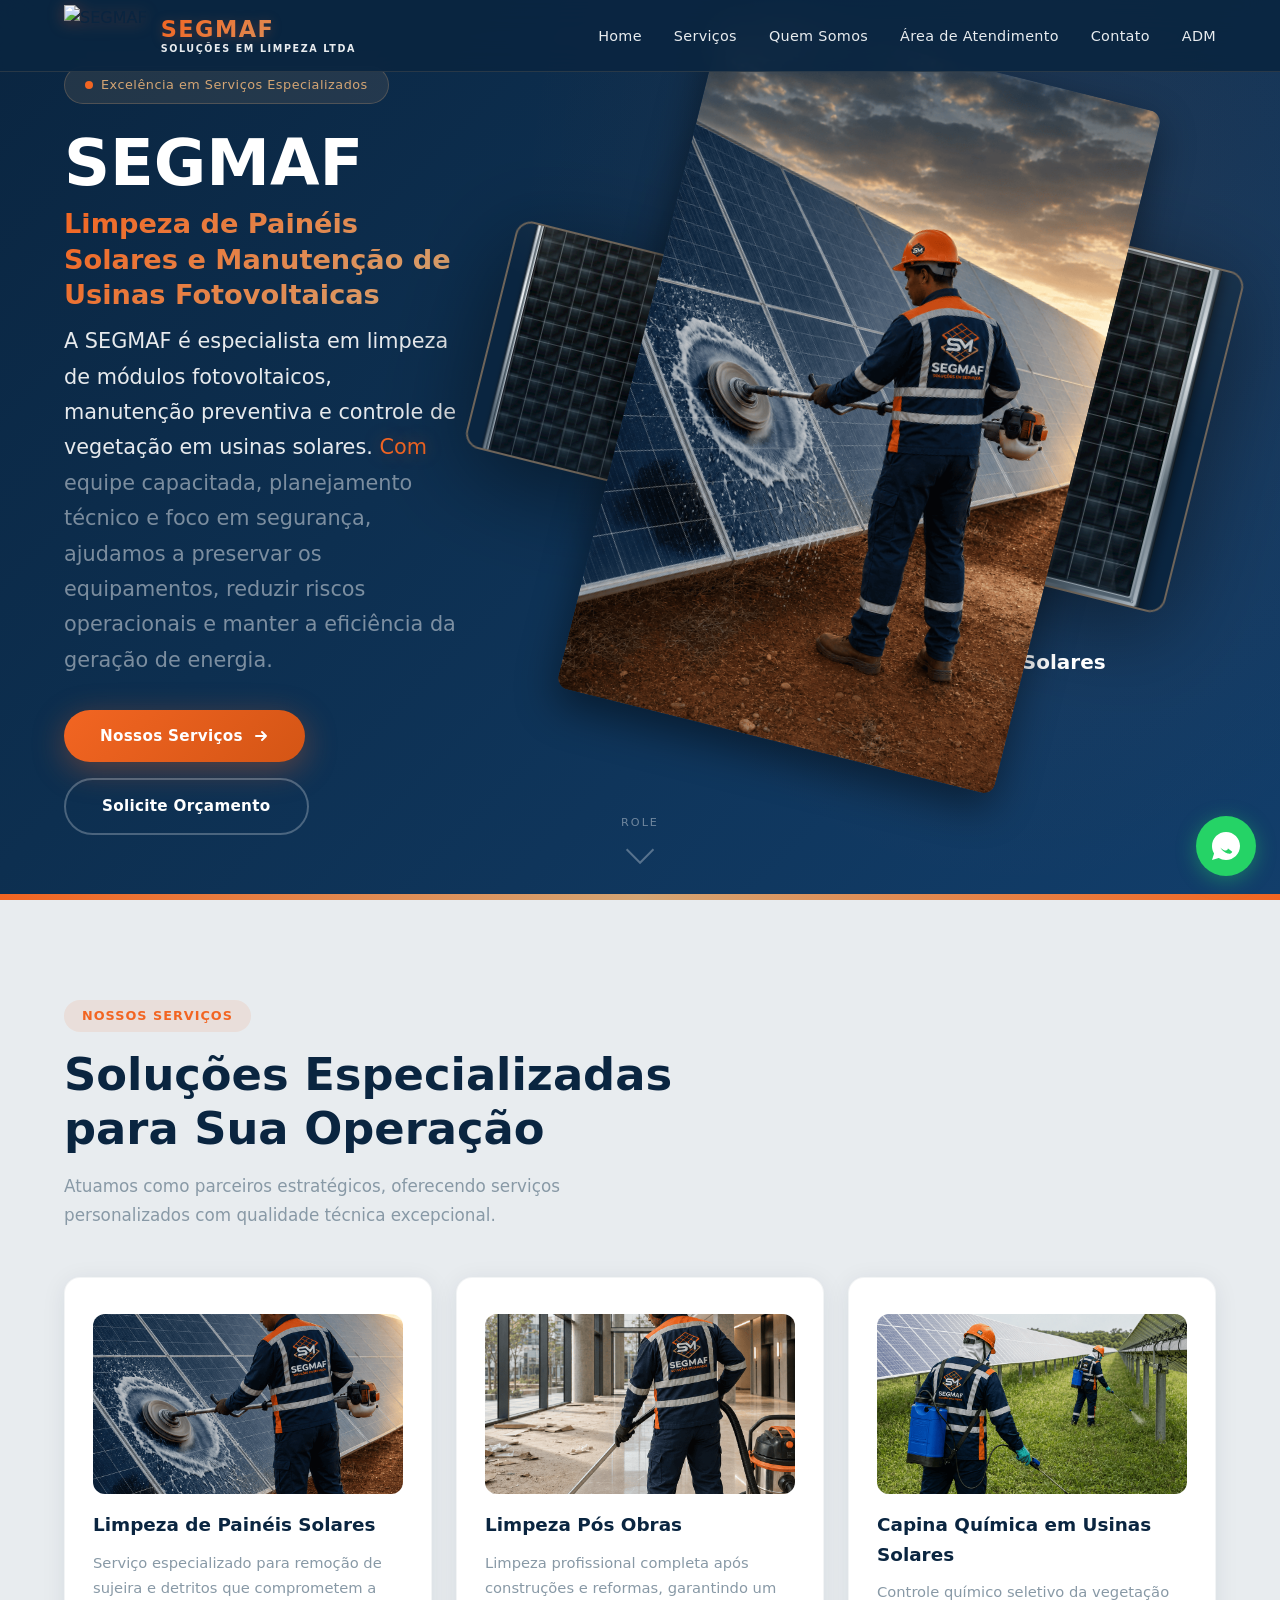
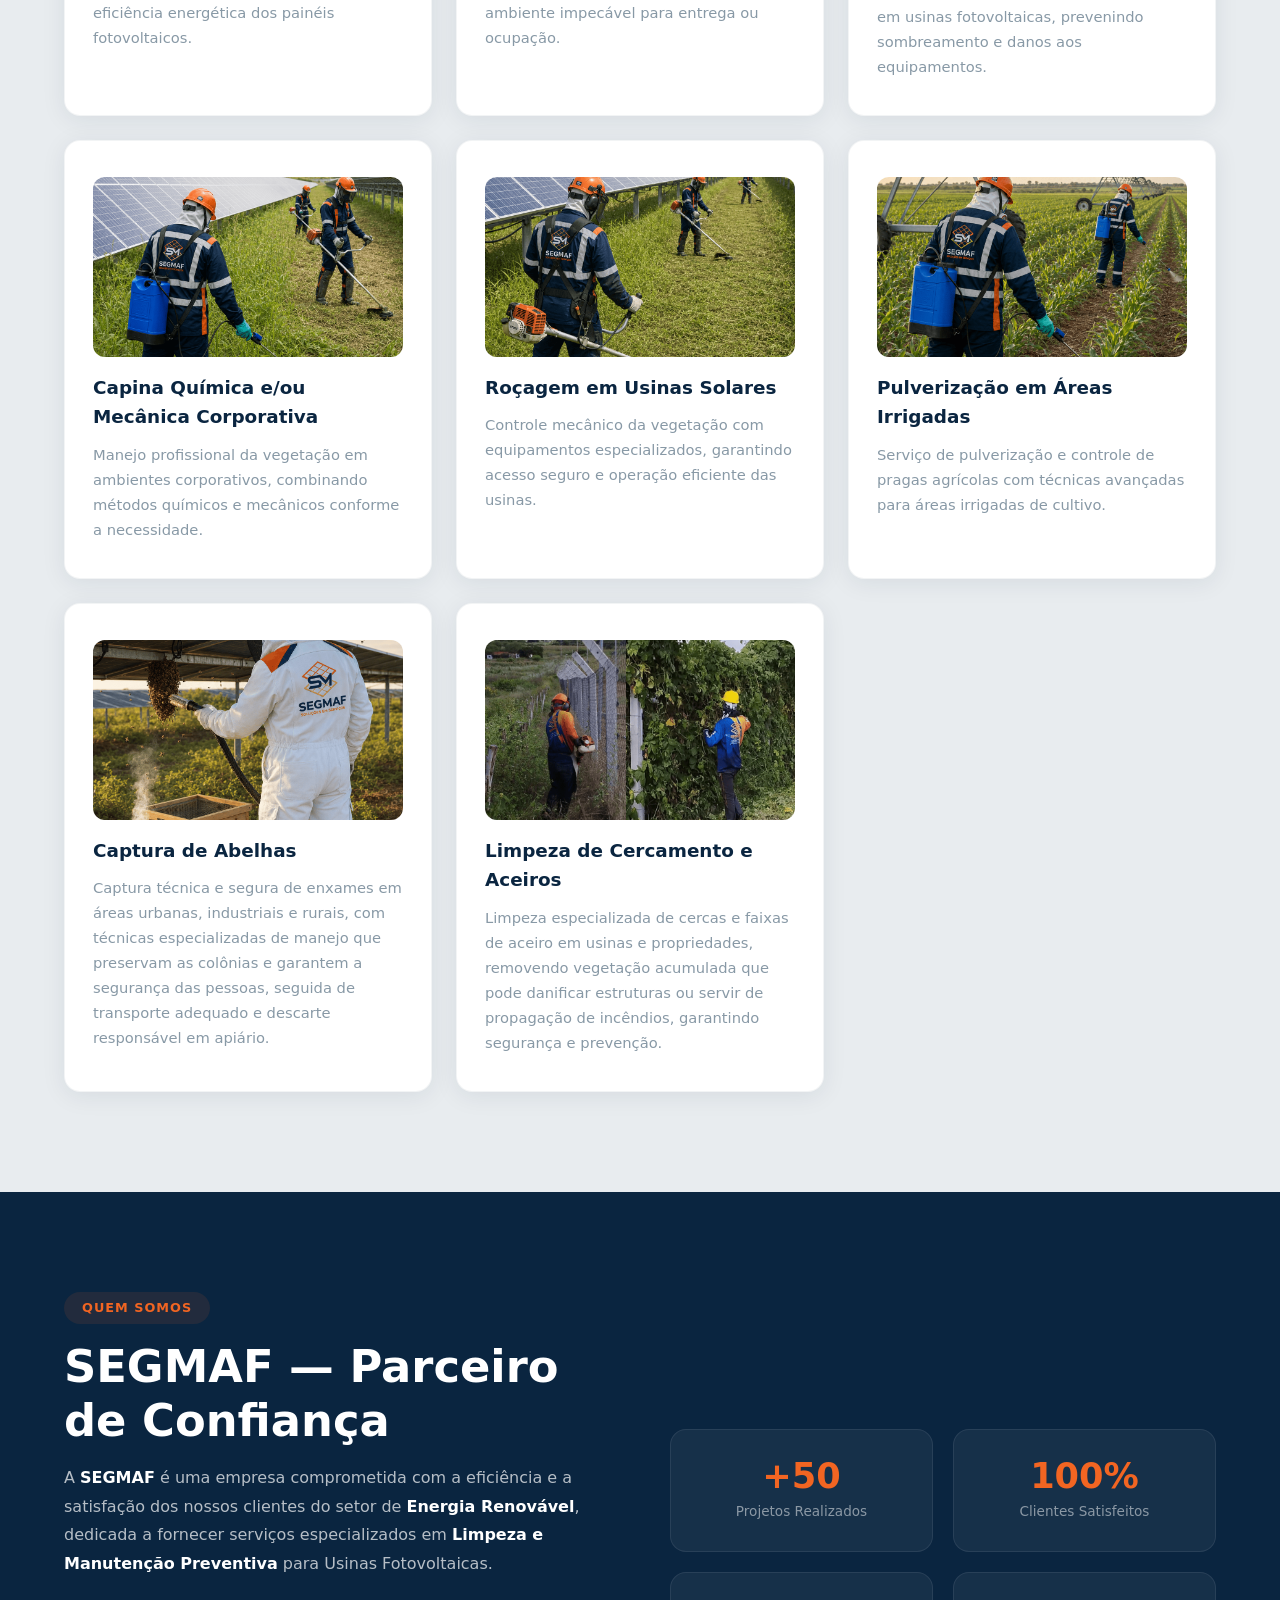
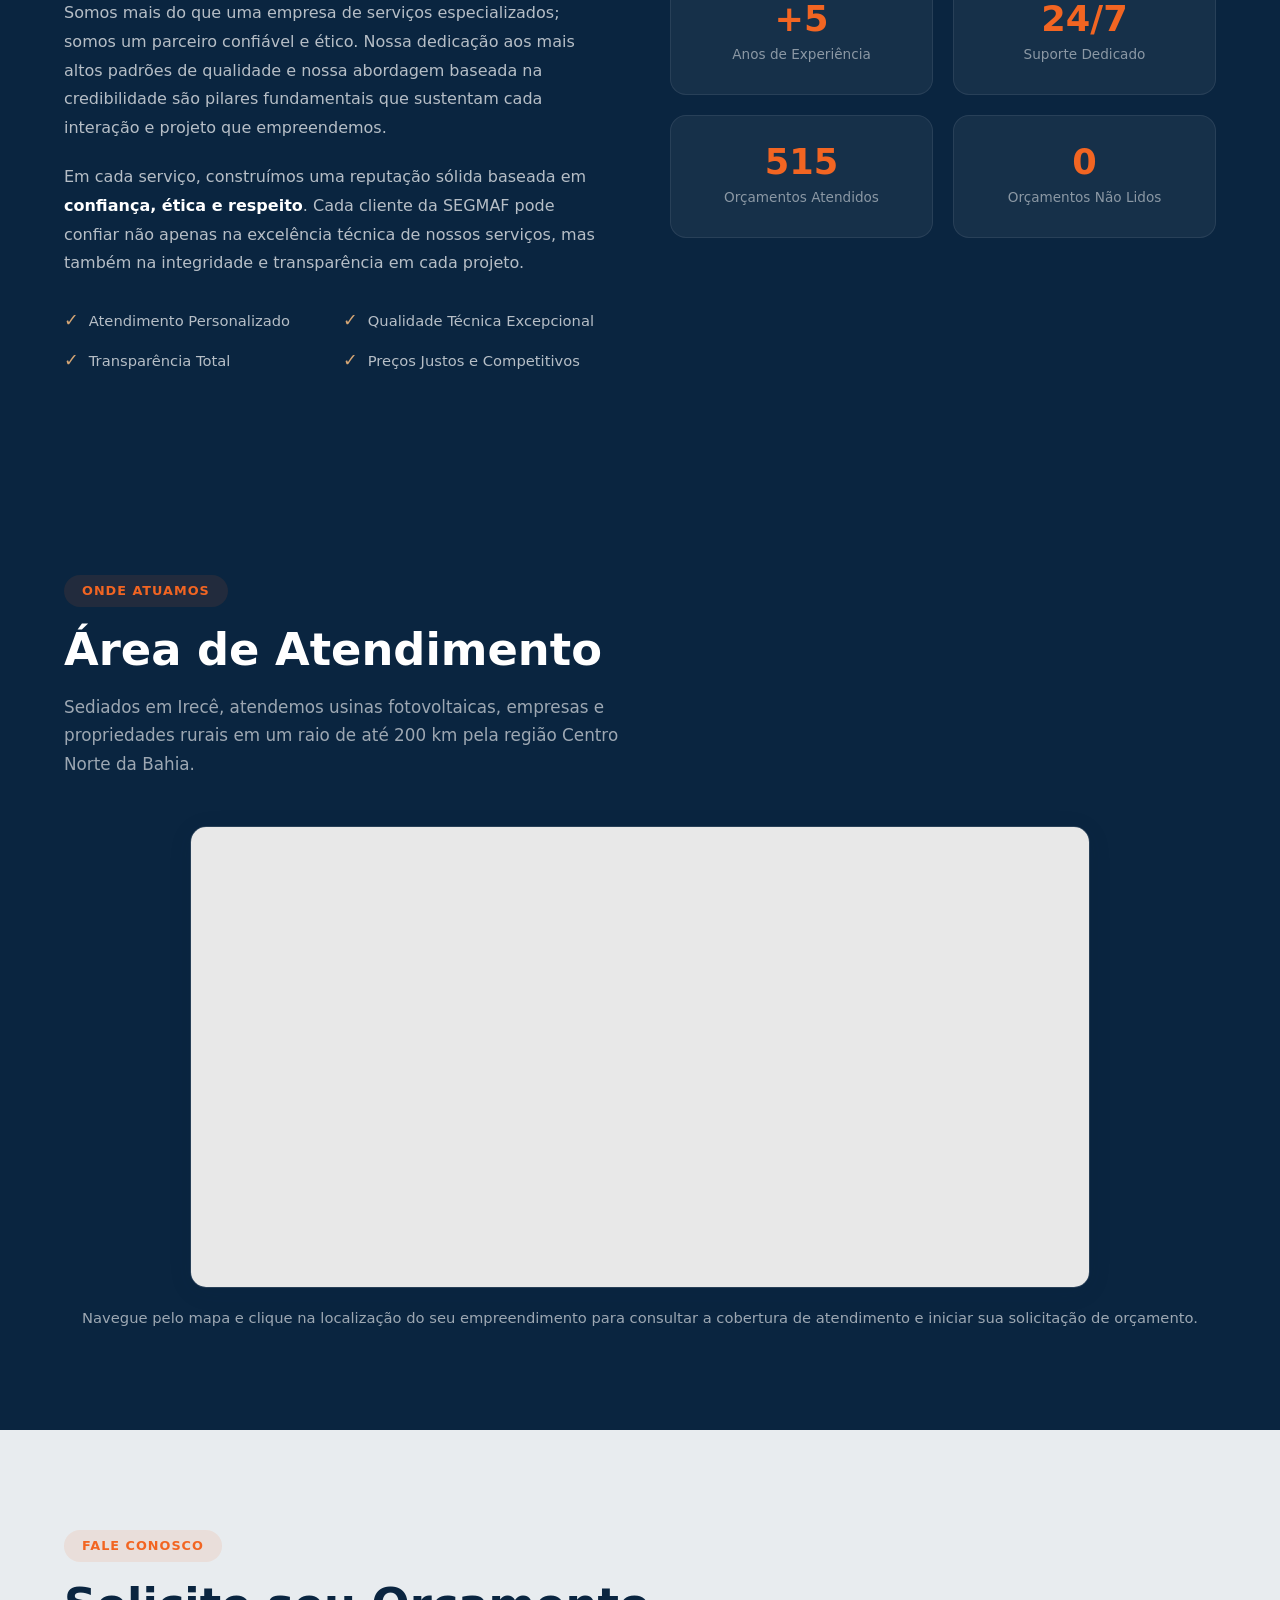
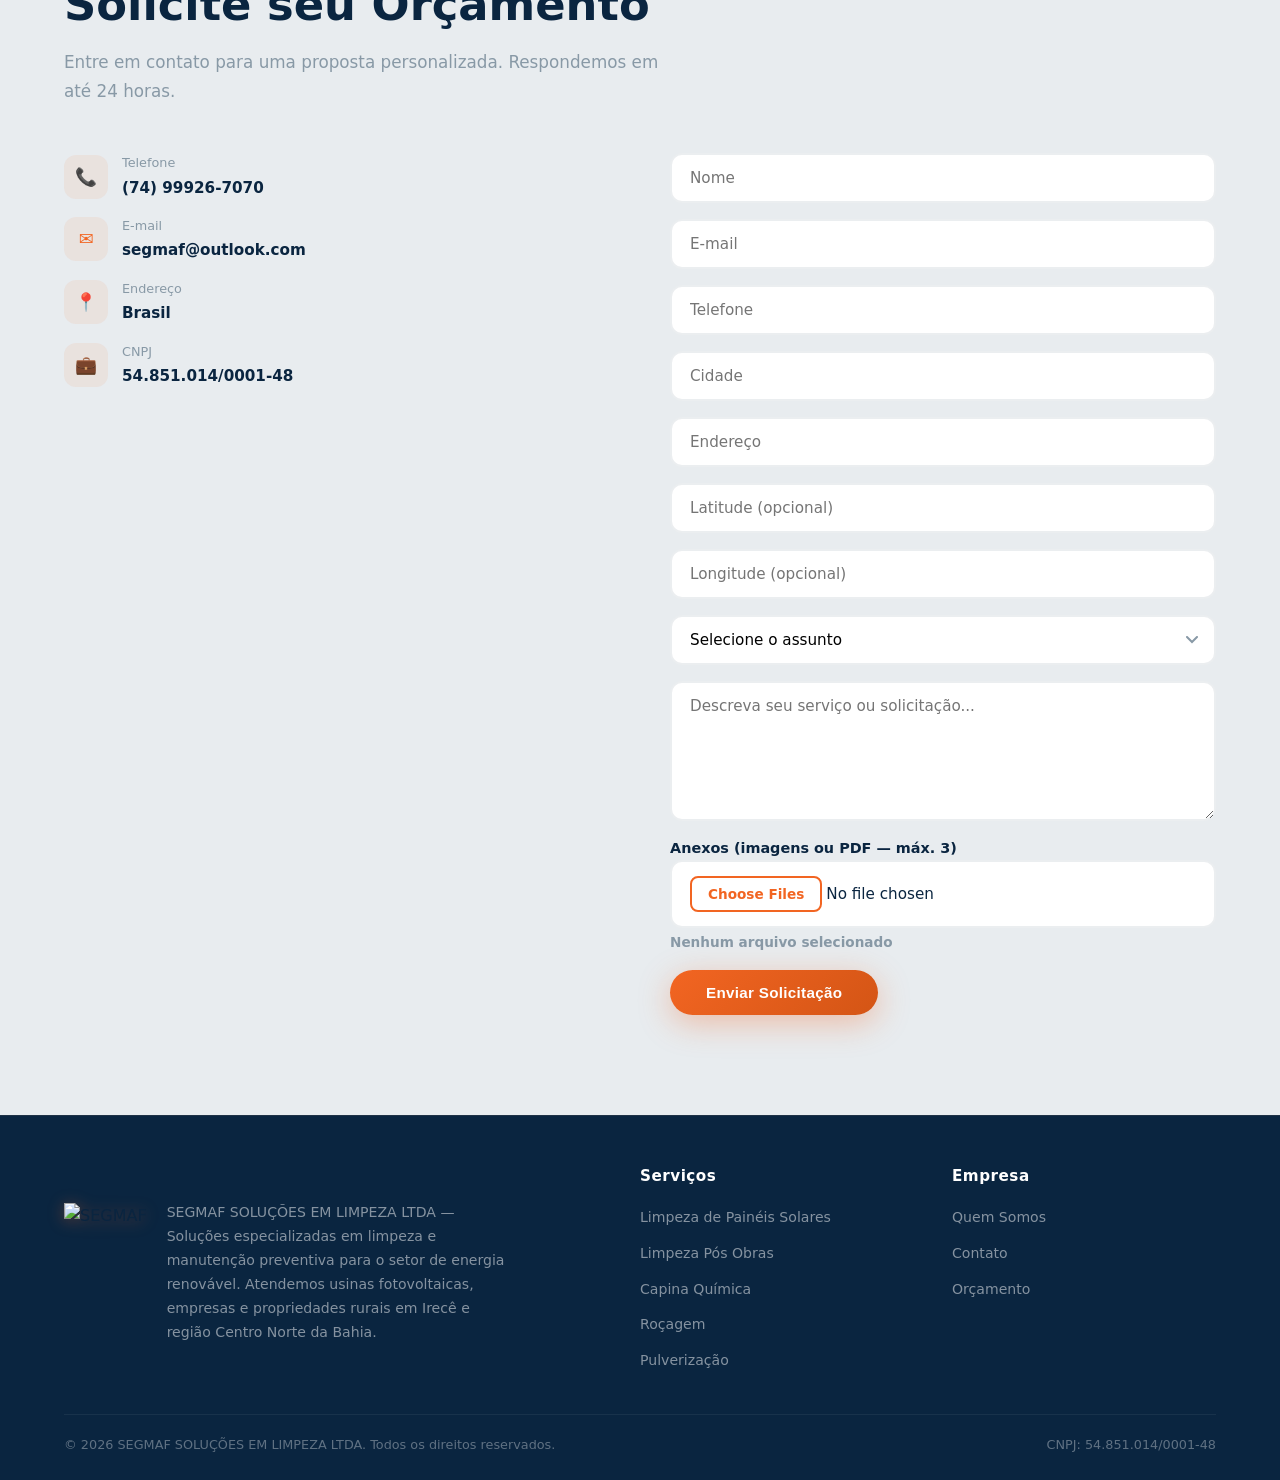
==== commit b50602cf: "home: atualizar texto institucional com destaque narrado" ====
--- a/index.html
+++ b/index.html
@@ -350,6 +350,10 @@
   font-size:clamp(1rem,1.8vw,1.3rem);color:var(--cinza);max-width:540px;
   margin-bottom:32px;line-height:1.7;font-weight:300;
 }
+.hero-tagline .palavra-narrada{color:rgba(255,255,255,.46);transition:color .18s ease,text-shadow .18s ease}
+.hero-tagline .palavra-narrada.lida{color:rgba(255,255,255,.9)}
+.hero-tagline .palavra-narrada.atual{color:var(--laranja);text-shadow:0 0 18px rgba(242,101,34,.38)}
+@media(prefers-reduced-motion:reduce){.hero-tagline .palavra-narrada{color:var(--cinza);transition:none}}
 .hero-badge{
   display:inline-flex;align-items:center;gap:8px;
   background:rgba(212,165,116,.12);border:1px solid rgba(212,165,116,.25);
@@ -653,9 +657,8 @@
     <div class="hero-content">
       <div class="hero-badge">Excelência em Serviços Especializados</div>
       <h1>SEGMAF<br><span>Limpeza de Painéis Solares e Manutenção de Usinas Fotovoltaicas</span></h1>
-      <p class="hero-tagline">
-        Parceira do setor de Energia Renovável, oferecendo serviços especializados em limpeza,
-        manutenção preventiva e controle de vegetação para Usinas Fotovoltaicas.
+      <p class="hero-tagline" id="textoNarrado">
+        A SEGMAF é especialista em limpeza de módulos fotovoltaicos, manutenção preventiva e controle de vegetação em usinas solares. Com equipe capacitada, planejamento técnico e foco em segurança, ajudamos a preservar os equipamentos, reduzir riscos operacionais e manter a eficiência da geração de energia.
       </p>
       <div class="btn-group">
         <a href="#servicos" class="btn btn-primary">
@@ -984,6 +987,31 @@
   entries.forEach(entry=>{if(entry.isIntersecting){entry.target.classList.add('visible');observer.unobserve(entry.target)}});
 },{threshold:.1});
 document.querySelectorAll('.fade-up').forEach(el=>observer.observe(el));
+
+// Destaque progressivo, como uma leitura narrada do texto institucional
+const textoNarrado=document.getElementById('textoNarrado');
+if(textoNarrado){
+  const palavras=textoNarrado.textContent.trim().split(/\s+/);
+  textoNarrado.innerHTML=palavras.map(p=>`<span class="palavra-narrada">${p}</span>`).join(' ');
+  if(!window.matchMedia('(prefers-reduced-motion: reduce)').matches){
+    const spans=textoNarrado.querySelectorAll('.palavra-narrada');
+    let palavraAtual=0;
+    function destacarPalavra(){
+      spans.forEach((span,i)=>{
+        span.classList.toggle('lida',i<palavraAtual);
+        span.classList.toggle('atual',i===palavraAtual);
+      });
+      palavraAtual++;
+      if(palavraAtual>spans.length){
+        palavraAtual=0;
+        setTimeout(destacarPalavra,1200);
+      }else{
+        setTimeout(destacarPalavra,155);
+      }
+    }
+    destacarPalavra();
+  }
+}
 
 
 // Hero screen - slides + nomes + dots sincronizados
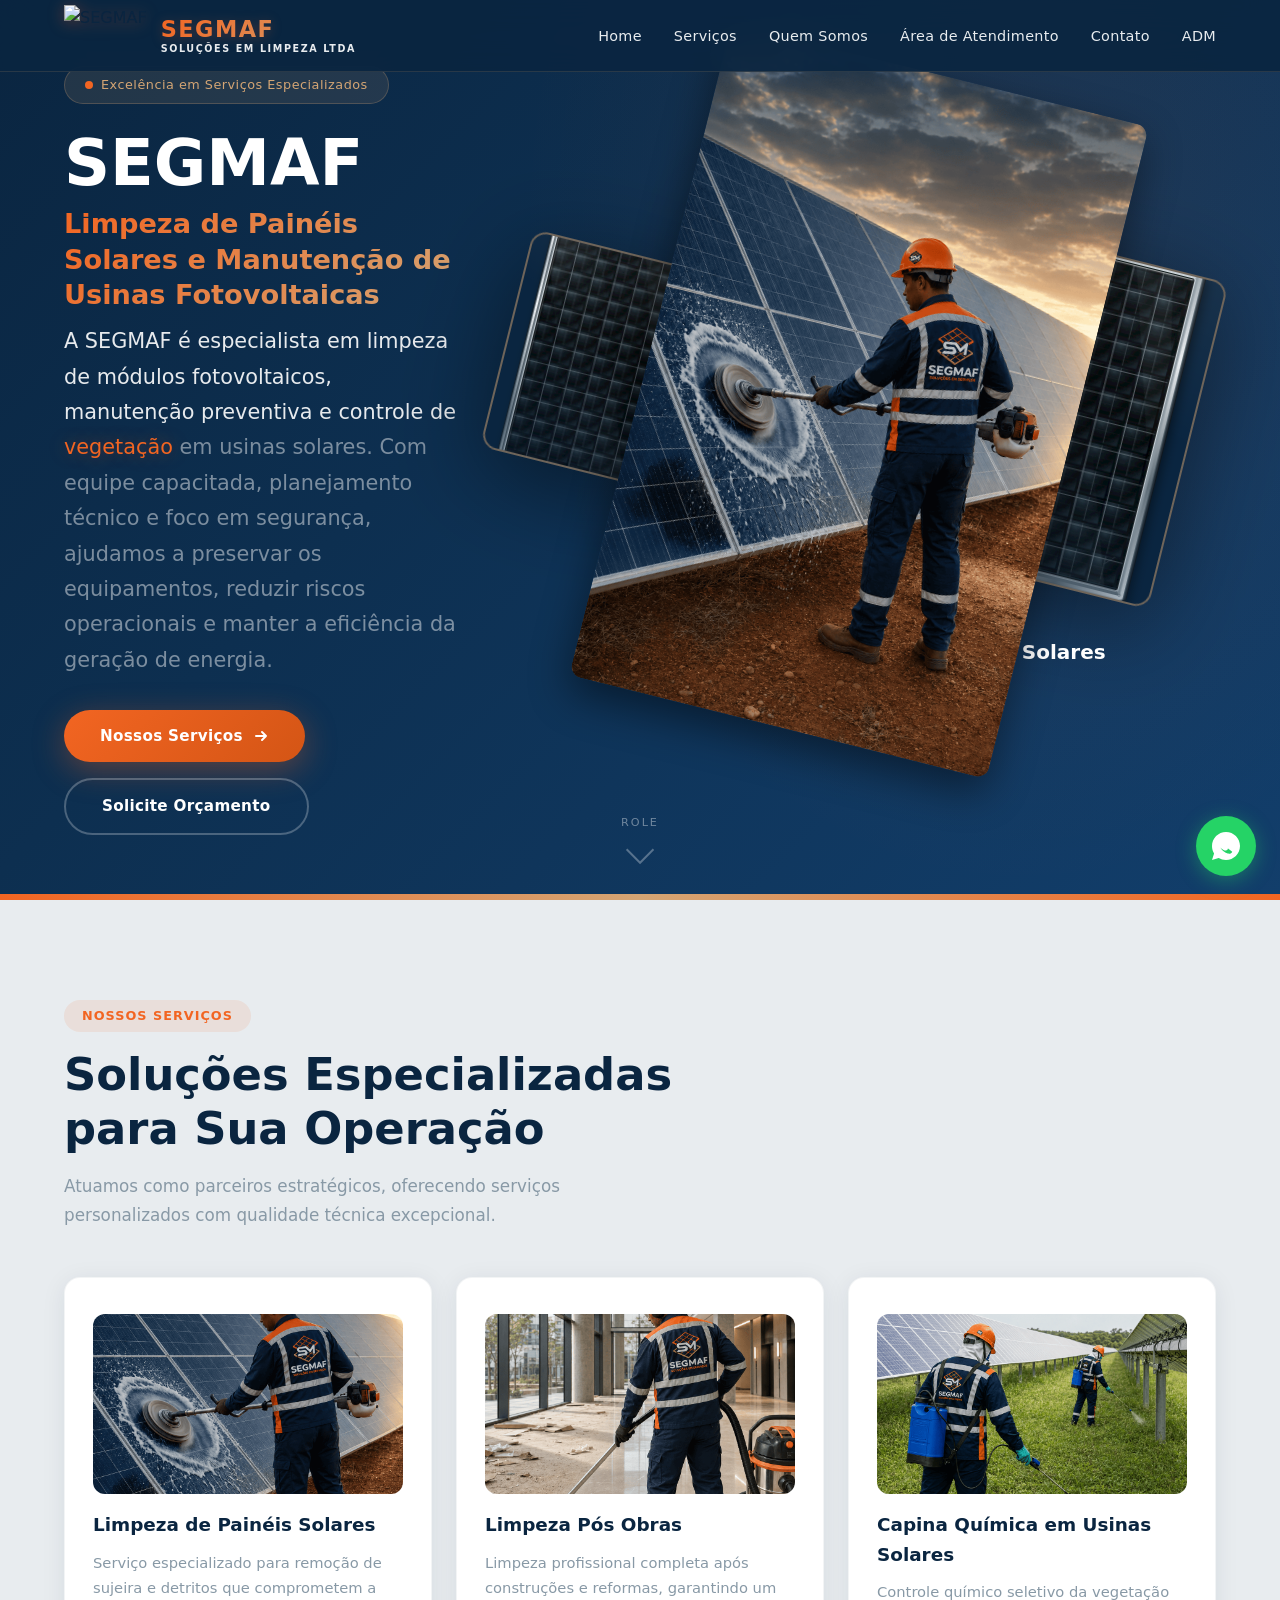
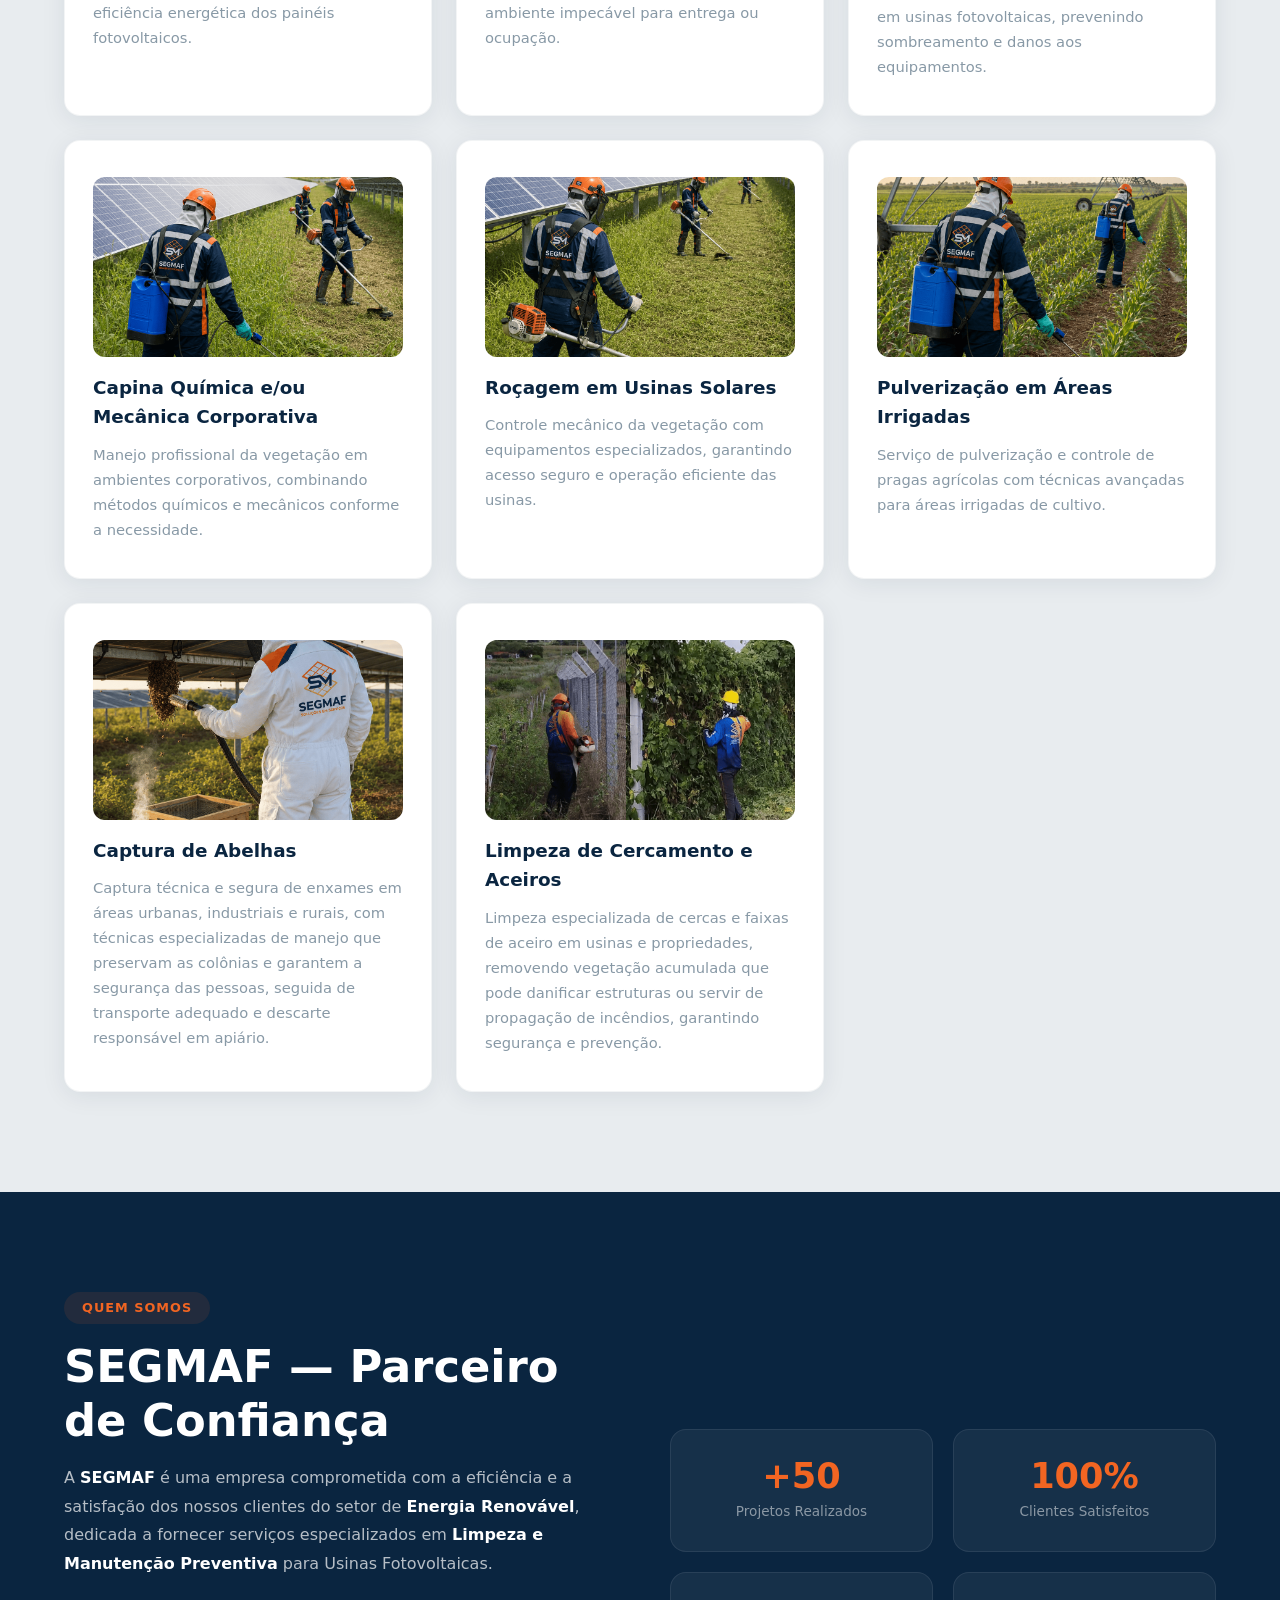
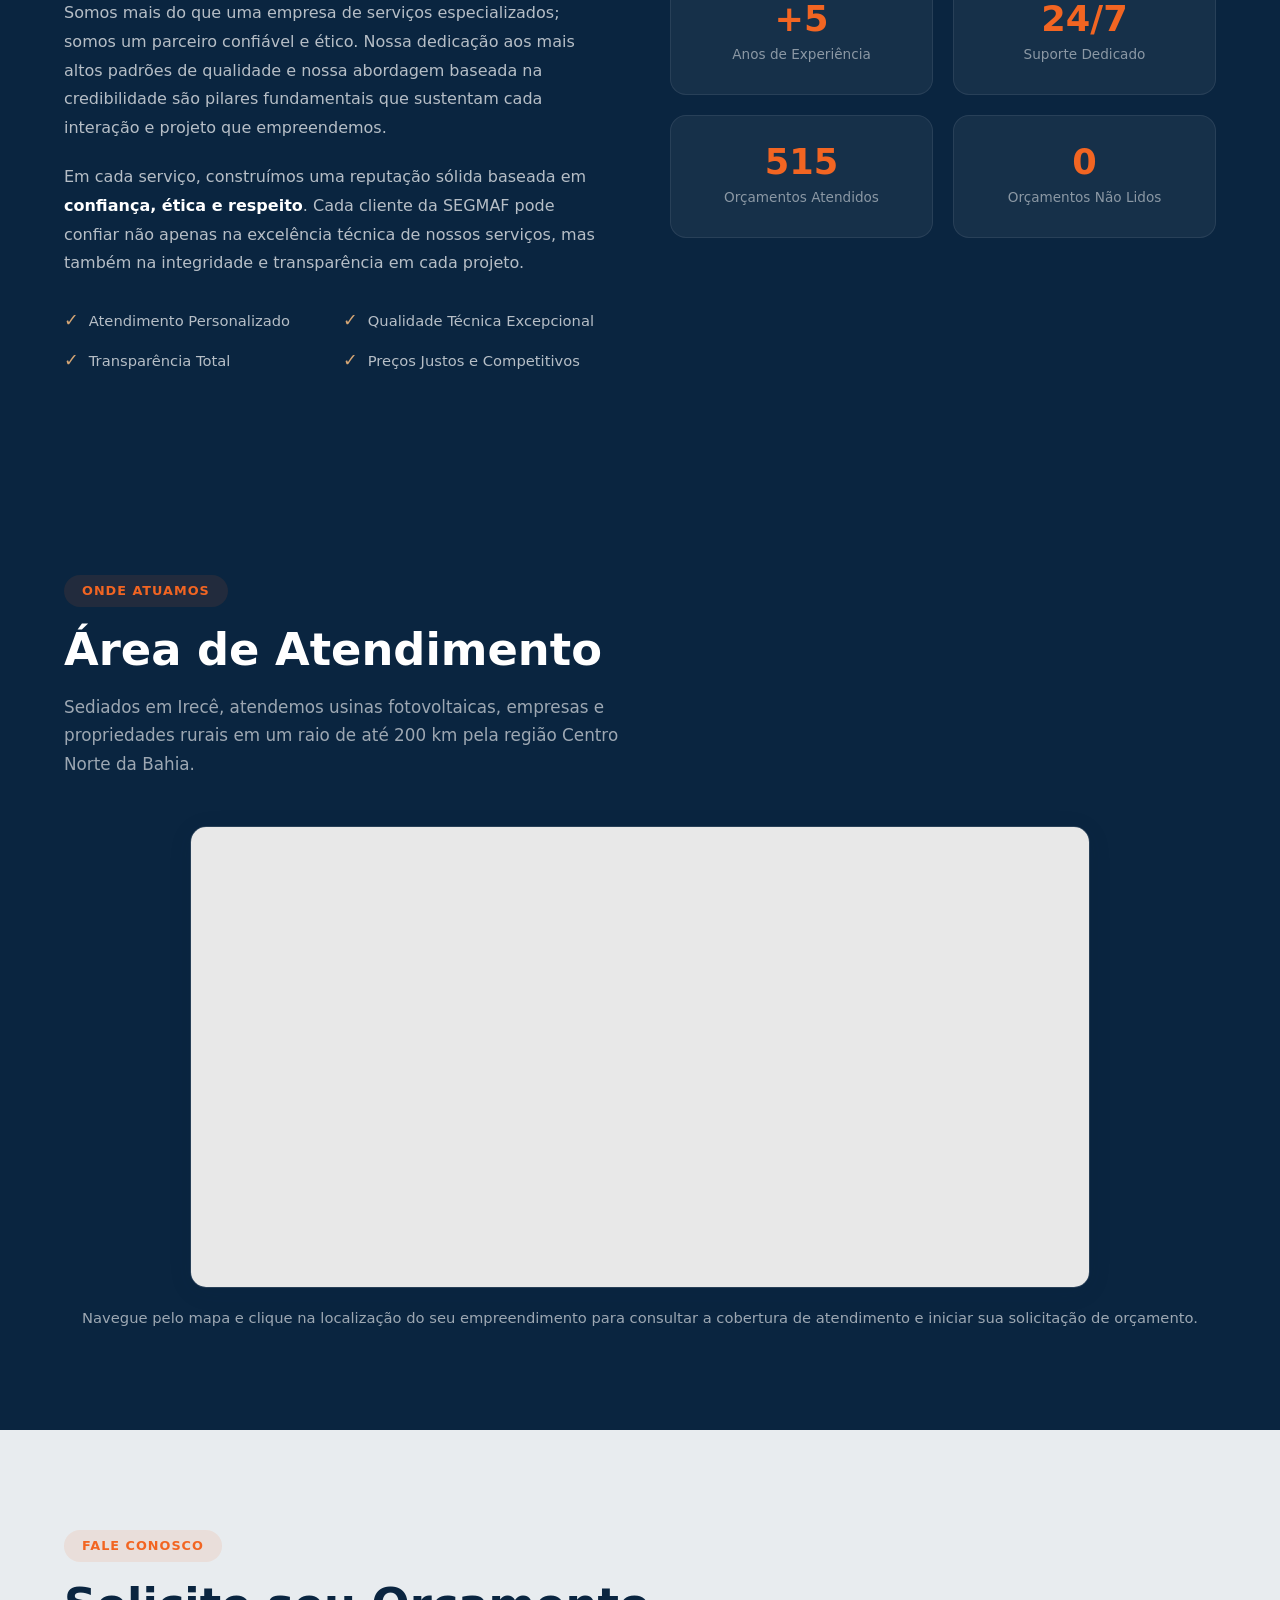
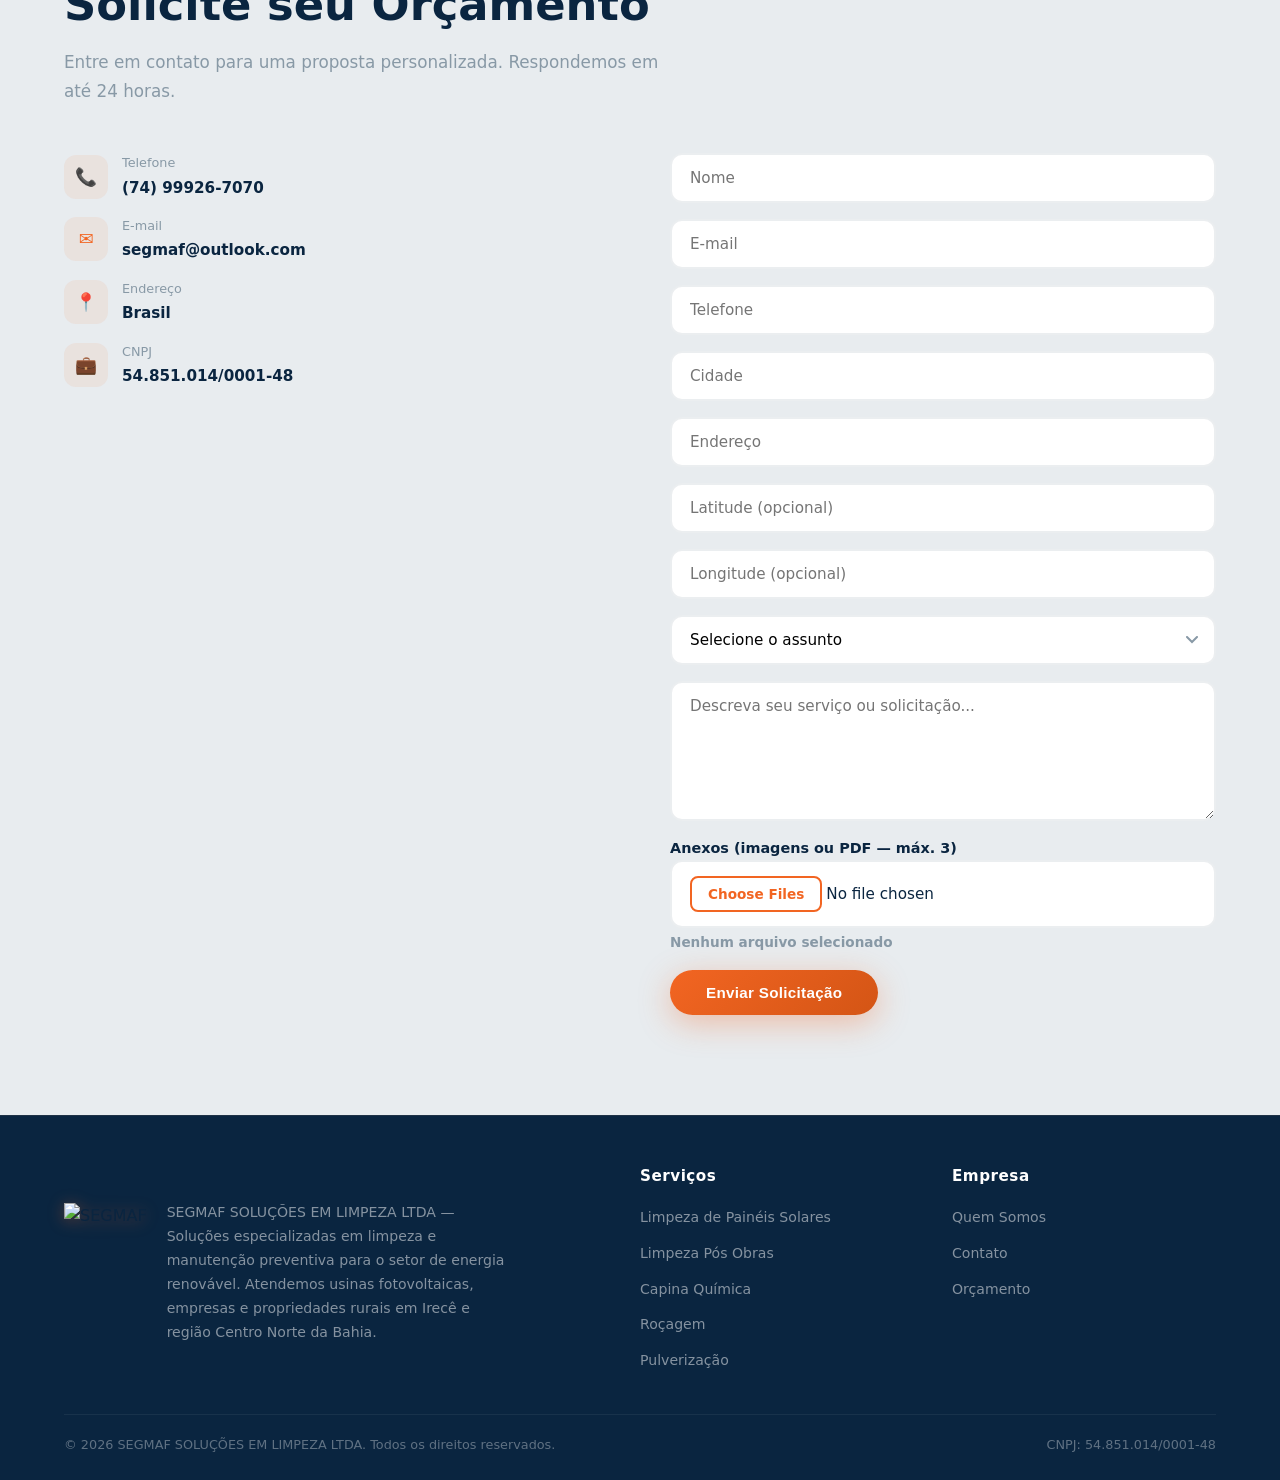
==== commit 37302c3a: "home: reduzir proporcionalmente o carrossel principal" ====
--- a/index.html
+++ b/index.html
@@ -257,7 +257,7 @@
 /* ===== HERO SCREEN ===== */
 .hero-visual{width:100%}
 .hero-screen{
-  position:relative;width:min(100%,900px);height:clamp(400px,52vh,600px);
+  position:relative;width:min(100%,860px);height:clamp(382px,49.7vh,573px);
   margin:0 auto;display:flex;align-items:flex-start;justify-content:center;gap:-20px;
   animation:float 6s ease-in-out infinite;
 }
@@ -267,8 +267,8 @@
   filter:drop-shadow(0 20px 45px rgba(0,0,0,.45));
   background:#0A2540;
 }
-.screen-panel.p1{width:clamp(120px,15vw,190px);height:clamp(200px,26vh,320px)}
-.screen-panel.p2,.screen-panel.p3{width:clamp(180px,22.5vw,265px);height:clamp(300px,39vh,450px)}
+.screen-panel.p1{width:clamp(115px,14.3vw,182px);height:clamp(191px,24.9vh,306px)}
+.screen-panel.p2,.screen-panel.p3{width:clamp(172px,21.5vw,253px);height:clamp(287px,37.3vh,430px)}
 .screen-panel img{
   width:100%;height:100%;object-fit:cover;display:block;
 }
@@ -281,7 +281,7 @@
 }
 .screen-slides{
   position:absolute;left:50%;top:44%;transform:translate(-50%,-50%);
-  width:450px;height:703px;z-index:5;
+  width:430px;height:672px;z-index:5;
 }
 .slide{
   position:absolute;left:0;right:0;top:0;bottom:0;width:100%;height:100%;
@@ -611,16 +611,16 @@
 }
 /* Tamanho exato paineis 1366x768 */
 @media(min-width:1281px) and (max-width:1440px){
-  .hero-screen{height:760px}
-  .screen-panel.p1{width:200px;height:480px;transform:rotate(14deg)}
-  .screen-panel.p2,.screen-panel.p3{width:300px;height:652px;transform:rotate(14deg)}
+  .hero-screen{height:726px}
+  .screen-panel.p1{width:191px;height:459px;transform:rotate(14deg)}
+  .screen-panel.p2,.screen-panel.p3{width:287px;height:623px;transform:rotate(14deg)}
   .screen-slides{top:42%}
 }
 /* Tamanho exato paineis 1920x1080 */
 @media(min-width:1600px){
-  .hero-screen{height:880px}
-  .screen-panel.p1{width:265px;height:421px;transform:rotate(14deg)}
-  .screen-panel.p2,.screen-panel.p3{width:421px;height:786px;transform:rotate(14deg)}
+  .hero-screen{height:841px}
+  .screen-panel.p1{width:253px;height:402px;transform:rotate(14deg)}
+  .screen-panel.p2,.screen-panel.p3{width:402px;height:751px;transform:rotate(14deg)}
   .screen-slides{top:42%}
 }
 </style>
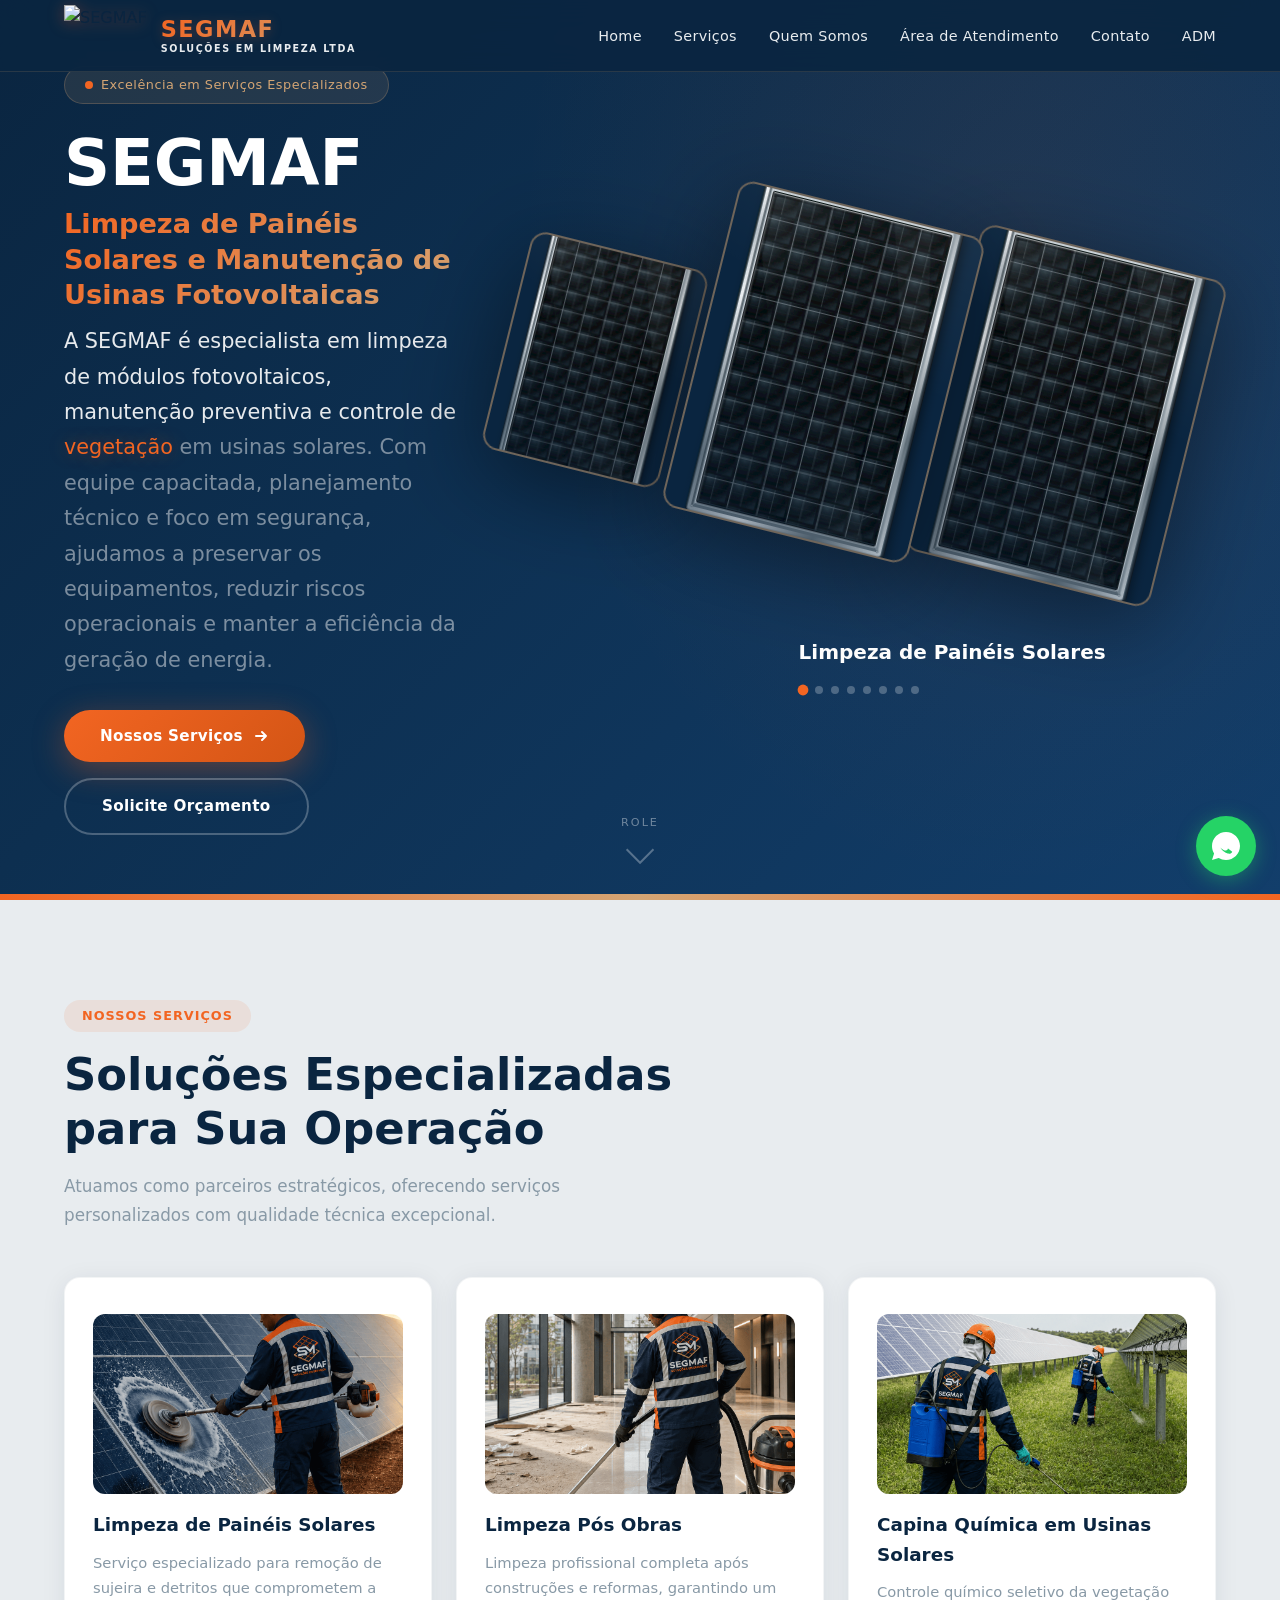
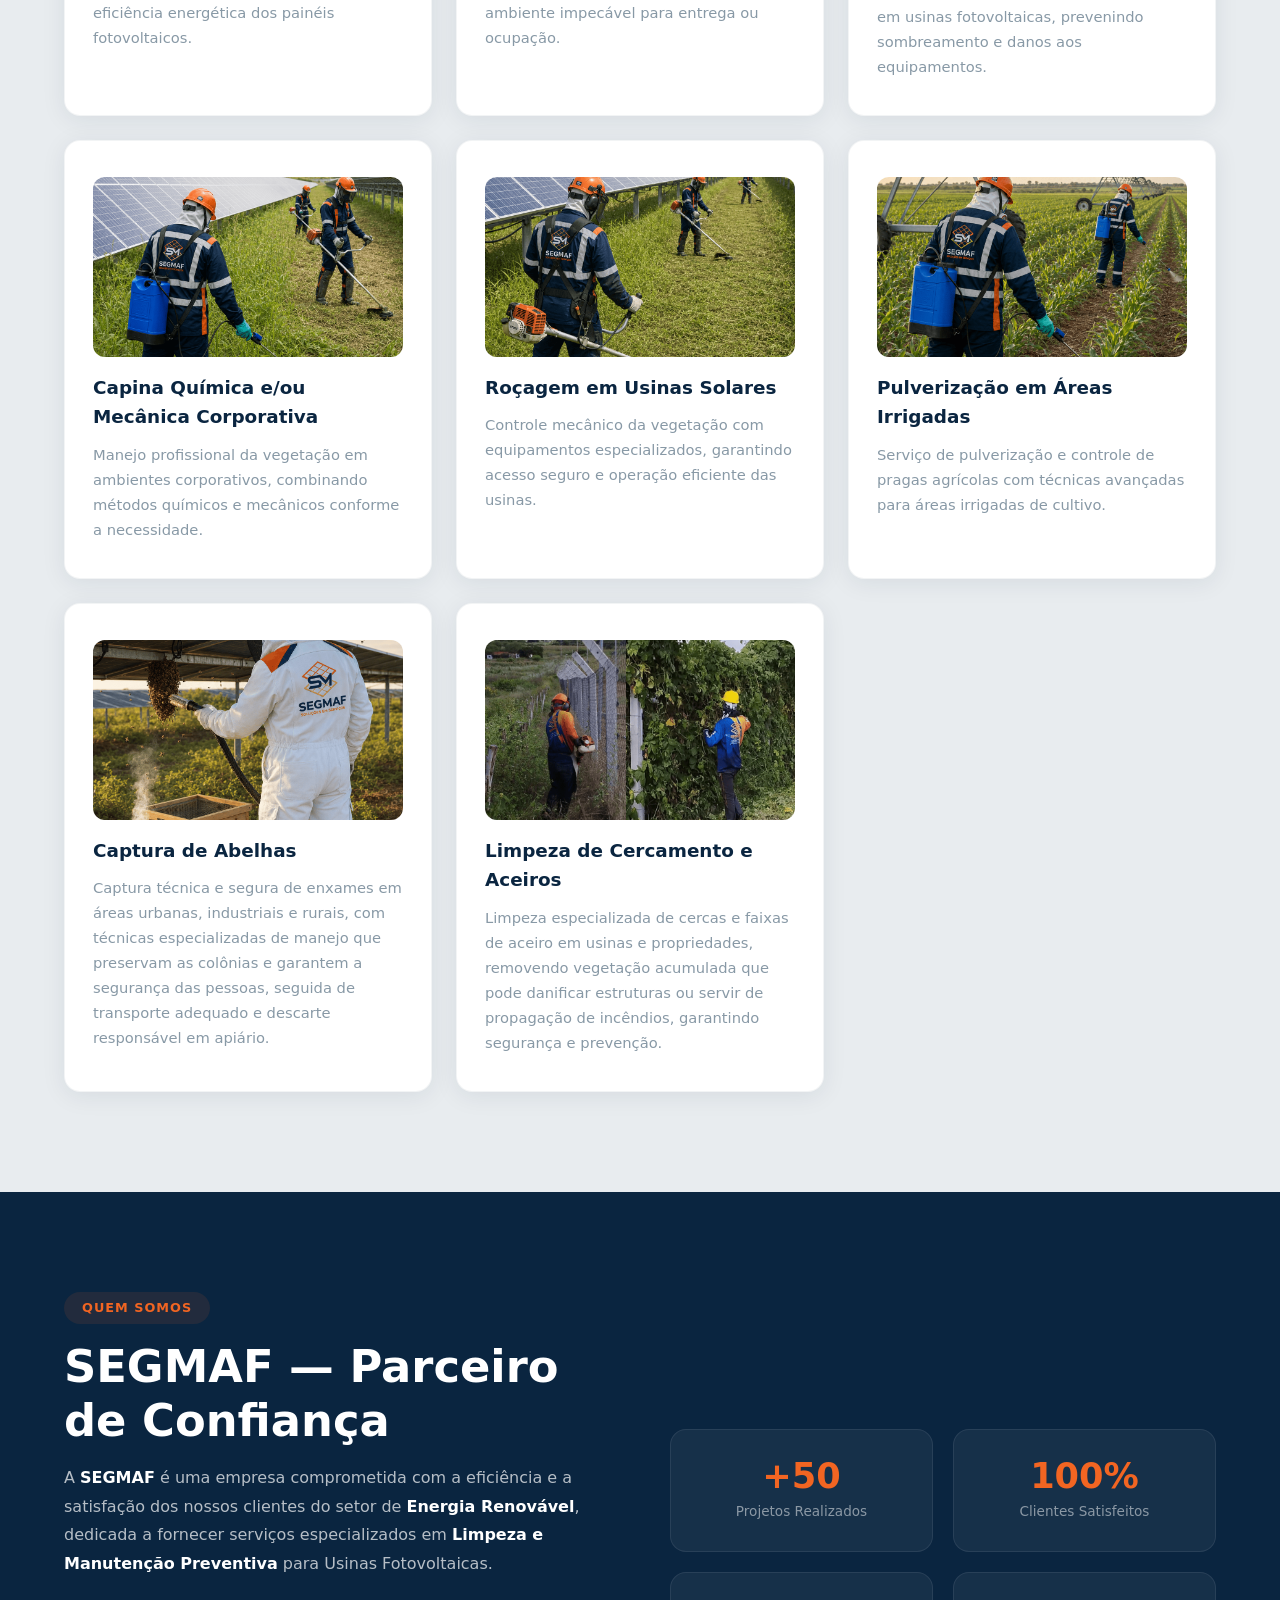
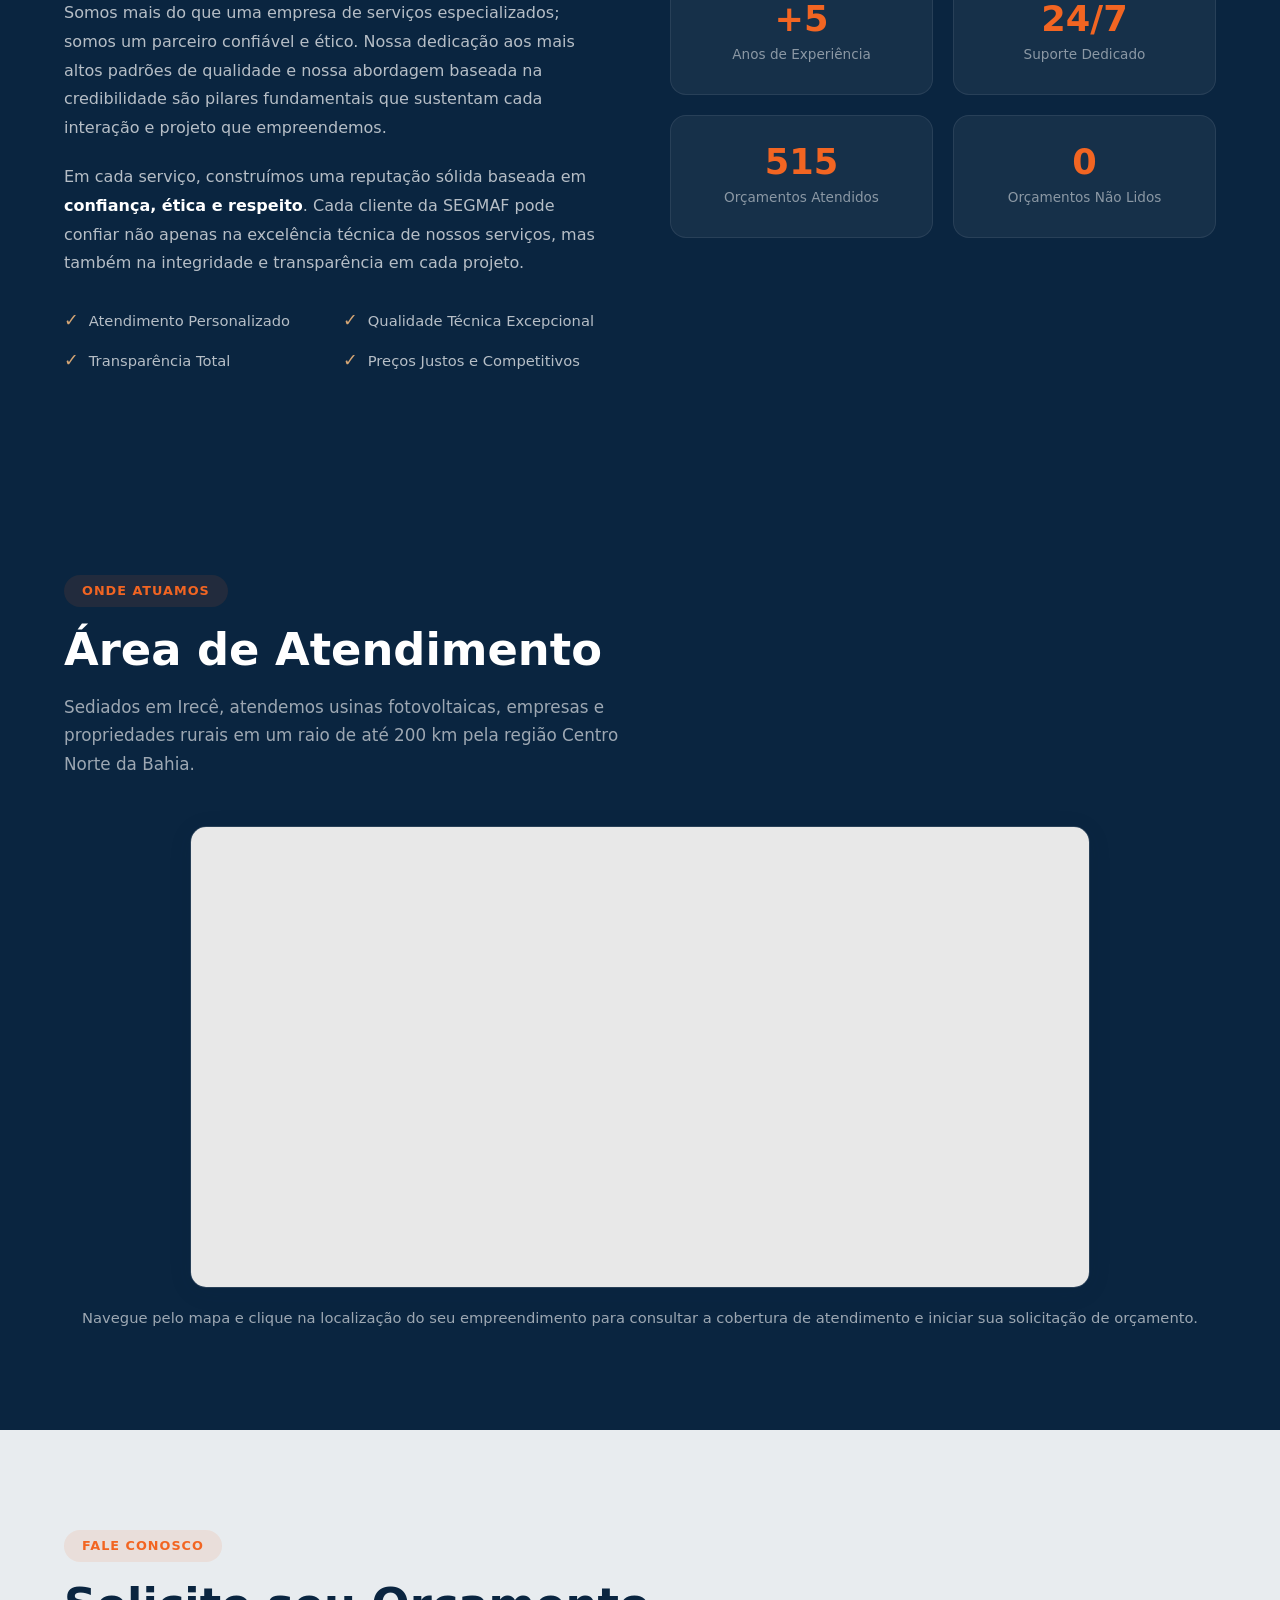
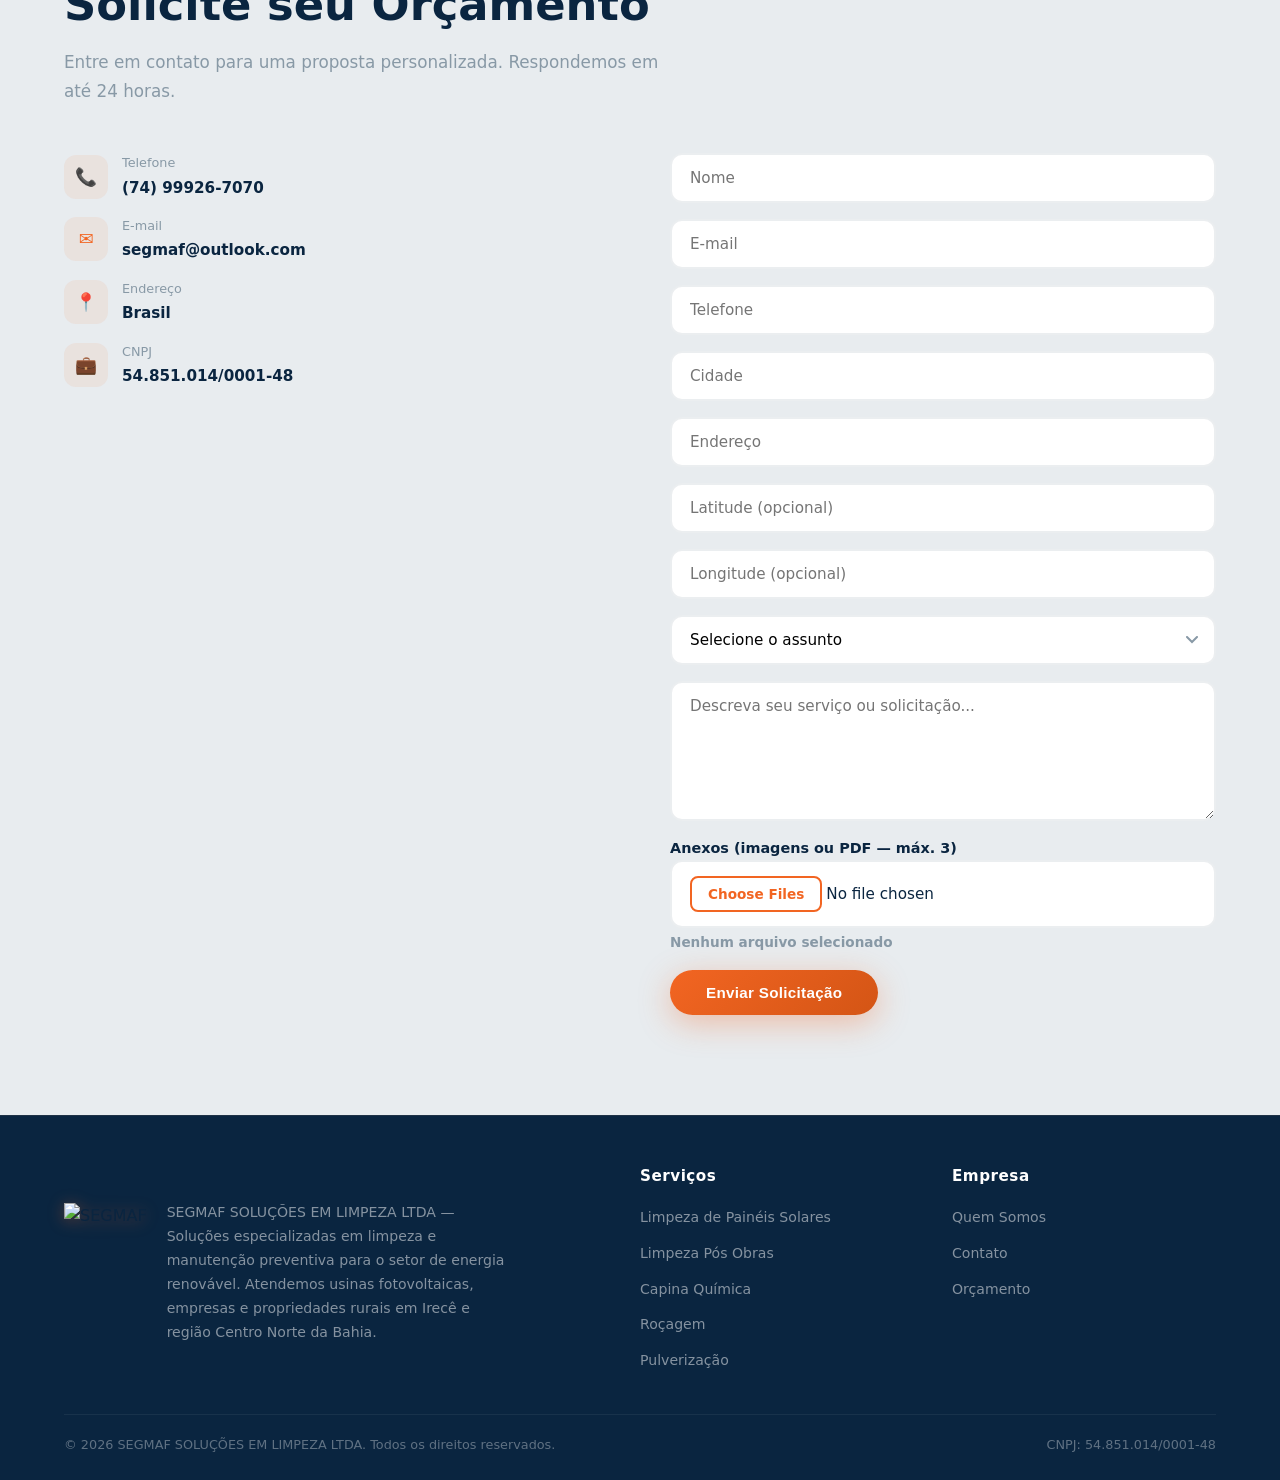
==== commit fa1a95b0: "home: exibir carrossel dentro dos paineis solares" ====
--- a/index.html
+++ b/index.html
@@ -272,24 +272,20 @@
 .screen-panel img{
   width:100%;height:100%;object-fit:cover;display:block;
 }
+.screen-panel .panel-base{position:absolute;inset:0}
+.screen-panel .panel-content{
+  position:absolute;inset:4px;width:calc(100% - 8px);height:calc(100% - 8px);
+  border-radius:12px;opacity:0;transform:scale(1.045);z-index:1;
+  transition:opacity .35s ease,transform 1.85s ease;
+}
+.screen-panel.exibindo .panel-content{opacity:1;transform:scale(1)}
 .screen-panel.p1{transform:rotate(14deg) translateY(45px)}
 .screen-panel.p2{transform:rotate(14deg);z-index:3}
 .screen-panel.p3{transform:rotate(14deg) translateY(45px)}
 .screen-panel::after{
-  content:'';position:absolute;inset:0;pointer-events:none;
+  content:'';position:absolute;inset:0;pointer-events:none;z-index:2;
   background:linear-gradient(200deg,rgba(255,255,255,.06),transparent 40%,rgba(10,37,64,.35));
 }
-.screen-slides{
-  position:absolute;left:50%;top:44%;transform:translate(-50%,-50%);
-  width:430px;height:672px;z-index:5;
-}
-.slide{
-  position:absolute;left:0;right:0;top:0;bottom:0;width:100%;height:100%;
-  border-radius:12px;object-fit:cover;margin:auto;
-  opacity:0;transform:scale(1.06) rotate(14deg);transition:opacity 1s cubic-bezier(.4,0,.2,1),transform 6s cubic-bezier(.4,0,.2,1);
-  box-shadow:0 16px 40px rgba(0,0,0,.45);
-}
-.slide.active{opacity:1;transform:scale(1) rotate(14deg)}
 /* Service info abaixo dos painéis */
 .hero-service{
   margin-top:-12px;text-align:center;position:relative;min-height:56px;
@@ -605,7 +601,6 @@
   .screen-panel.p1{width:clamp(60px,20vw,100px);height:clamp(100px,26vh,165px);transform:rotate(14deg) translateY(25px)}
   .screen-panel.p2,.screen-panel.p3{width:clamp(88px,28vw,135px);height:clamp(150px,38vh,230px)}
   .screen-panel.p3{transform:rotate(14deg) translateY(25px)}
-  .screen-slides{top:45%;width:clamp(110px,30vw,160px);height:clamp(170px,46vw,245px)}
   .hero-service{margin-top:4px;min-height:100px}
   .about-stats{grid-template-columns:1fr}
 }
@@ -614,14 +609,12 @@
   .hero-screen{height:726px}
   .screen-panel.p1{width:191px;height:459px;transform:rotate(14deg)}
   .screen-panel.p2,.screen-panel.p3{width:287px;height:623px;transform:rotate(14deg)}
-  .screen-slides{top:42%}
 }
 /* Tamanho exato paineis 1920x1080 */
 @media(min-width:1600px){
   .hero-screen{height:841px}
   .screen-panel.p1{width:253px;height:402px;transform:rotate(14deg)}
   .screen-panel.p2,.screen-panel.p3{width:402px;height:751px;transform:rotate(14deg)}
-  .screen-slides{top:42%}
 }
 </style>
 <link rel="stylesheet" href="https://cdnjs.cloudflare.com/ajax/libs/leaflet/1.9.4/leaflet.min.css" />
@@ -670,19 +663,9 @@
     </div>
     <div class="hero-visual">
       <div class="hero-screen">
-        <div class="screen-panel p1"><img src="painel_solar.svg" alt="Painel solar fotovoltaico SEGMAF" /></div>
-        <div class="screen-panel p2"><img src="painel_solar.svg" alt="Painel solar fotovoltaico para limpeza profissional" /></div>
-        <div class="screen-panel p3"><img src="painel_solar.svg" alt="Manutenção e limpeza de painéis solares SEGMAF" /></div>
-        <div class="screen-slides">
-          <img class="slide active" src="limpeza-paineis-solares.png" alt="Limpeza de painéis solares em usina fotovoltaica" data-chave="limpeza-paineis-solares" />
-          <img class="slide" src="limpeza-pos-obras.png" alt="Limpeza pós obras em usina solar" data-chave="limpeza-pos-obras" />
-          <img class="slide" src="capina-quimica-usina-solar.png" alt="Capina química para controle de vegetação em usinas solares" data-chave="capina-quimica-usina-solar" />
-          <img class="slide" src="capina-corporativa.png" alt="Capina química e mecânica em ambiente corporativo" data-chave="capina-corporativa" />
-          <img class="slide" src="rocagem-usina-solar.png" alt="Roçagem de vegetação em usina fotovoltaica" data-chave="rocagem-usina-solar" />
-          <img class="slide" src="pulverizacao-area-irrigada.png" alt="Pulverização em áreas irrigadas" data-chave="pulverizacao-area-irrigada" />
-          <img class="slide" src="captura-de-abelhas.png" alt="Captura de abelhas com descarte responsável" data-chave="captura-de-abelhas" />
-          <img class="slide" src="limpeza-cercamento-aceiros.png" alt="Limpeza de cercamento e aceiros para prevenção de incêndios" data-chave="limpeza-cercamento-aceiros" />
-        </div>
+        <div class="screen-panel p1"><img class="panel-base" src="painel_solar.svg" alt="Painel solar fotovoltaico SEGMAF" /><img class="panel-content" alt="" /></div>
+        <div class="screen-panel p2"><img class="panel-base" src="painel_solar.svg" alt="Painel solar fotovoltaico para limpeza profissional" /><img class="panel-content" alt="" /></div>
+        <div class="screen-panel p3"><img class="panel-base" src="painel_solar.svg" alt="Manutenção e limpeza de painéis solares SEGMAF" /><img class="panel-content" alt="" /></div>
       </div>
       <div class="hero-service">
         <div class="service-info">
@@ -1014,23 +997,55 @@
 }
 
 
-// Hero screen - slides + nomes + dots sincronizados
-const slides=document.querySelectorAll('.slide');
+// Hero screen: uma imagem por vez, alternando entre os tres paineis
+const heroMedia=[
+  {chave:'limpeza-paineis-solares',src:'limpeza-paineis-solares.png',alt:'Limpeza de painéis solares em usina fotovoltaica'},
+  {chave:'limpeza-pos-obras',src:'limpeza-pos-obras.png',alt:'Limpeza pós obras em usina solar'},
+  {chave:'capina-quimica-usina-solar',src:'capina-quimica-usina-solar.png',alt:'Capina química para controle de vegetação em usinas solares'},
+  {chave:'capina-corporativa',src:'capina-corporativa.png',alt:'Capina química e mecânica em ambiente corporativo'},
+  {chave:'rocagem-usina-solar',src:'rocagem-usina-solar.png',alt:'Roçagem de vegetação em usina fotovoltaica'},
+  {chave:'pulverizacao-area-irrigada',src:'pulverizacao-area-irrigada.png',alt:'Pulverização em áreas irrigadas'},
+  {chave:'captura-de-abelhas',src:'captura-de-abelhas.png',alt:'Captura de abelhas com descarte responsável'},
+  {chave:'limpeza-cercamento-aceiros',src:'limpeza-cercamento-aceiros.png',alt:'Limpeza de cercamento e aceiros para prevenção de incêndios'}
+];
+const heroPanels=Array.from(document.querySelectorAll('.screen-panel'));
 const serviceItems=document.querySelectorAll('.service-info-item');
 const dots=document.querySelectorAll('.hero-dots .dot');
 let carIndex=0;
-function goToSlide(i){
-  slides.forEach((s,idx)=>s.classList.toggle('active',idx===i));
+let panelIndex=0;
+let carTimer=null;
+function destacarServico(i){
   serviceItems.forEach((s,idx)=>s.classList.toggle('active',idx===i));
   dots.forEach((d,idx)=>d.classList.toggle('active',idx===i));
 }
-if(slides.length>1){
-  setInterval(()=>{
-    carIndex=(carIndex+1)%slides.length;
-    goToSlide(carIndex);
-  },4000);
-}
-dots.forEach((d,idx)=>d.addEventListener('click',()=>{carIndex=idx;goToSlide(idx);}));
+function mostrarNoPainel(){
+  const item=heroMedia[carIndex];
+  const painel=heroPanels[panelIndex];
+  const imagem=painel.querySelector('.panel-content');
+  heroPanels.forEach(p=>p.classList.remove('exibindo'));
+  imagem.src=item.src;
+  imagem.alt=item.alt;
+  imagem.dataset.chave=item.chave;
+  destacarServico(carIndex);
+  requestAnimationFrame(()=>painel.classList.add('exibindo'));
+  carTimer=setTimeout(ocultarPainel,1850);
+}
+function ocultarPainel(){
+  heroPanels.forEach(p=>p.classList.remove('exibindo'));
+  carTimer=setTimeout(()=>{
+    carIndex=(carIndex+1)%heroMedia.length;
+    panelIndex=(panelIndex+1)%heroPanels.length;
+    mostrarNoPainel();
+  },450);
+}
+if(heroPanels.length && heroMedia.length){mostrarNoPainel();}
+dots.forEach((d,idx)=>d.addEventListener('click',()=>{
+  clearTimeout(carTimer);
+  heroPanels.forEach(p=>p.classList.remove('exibindo'));
+  carIndex=idx;
+  panelIndex=idx%heroPanels.length;
+  setTimeout(mostrarNoPainel,120);
+}));
 
 // Form submission via FormSubmit.co (100% estático, sem backend)
 const FORM_ENDPOINT='https://segmaf-api.onrender.com/api/orcamento';
@@ -1090,8 +1105,11 @@
     for(const chave in d.cartoes){
       const url=d.cartoes[chave];
       if(!url){continue;}
+      const customUrl='https://segmaf-api.onrender.com'+url;
+      const heroItem=heroMedia.find(item=>item.chave===chave);
+      if(heroItem){heroItem.src=customUrl;}
       document.querySelectorAll('img[data-chave="'+chave+'"]').forEach(img=>{
-        img.src='https://segmaf-api.onrender.com'+url;
+        img.src=customUrl;
       });
     }
   }catch(e){}
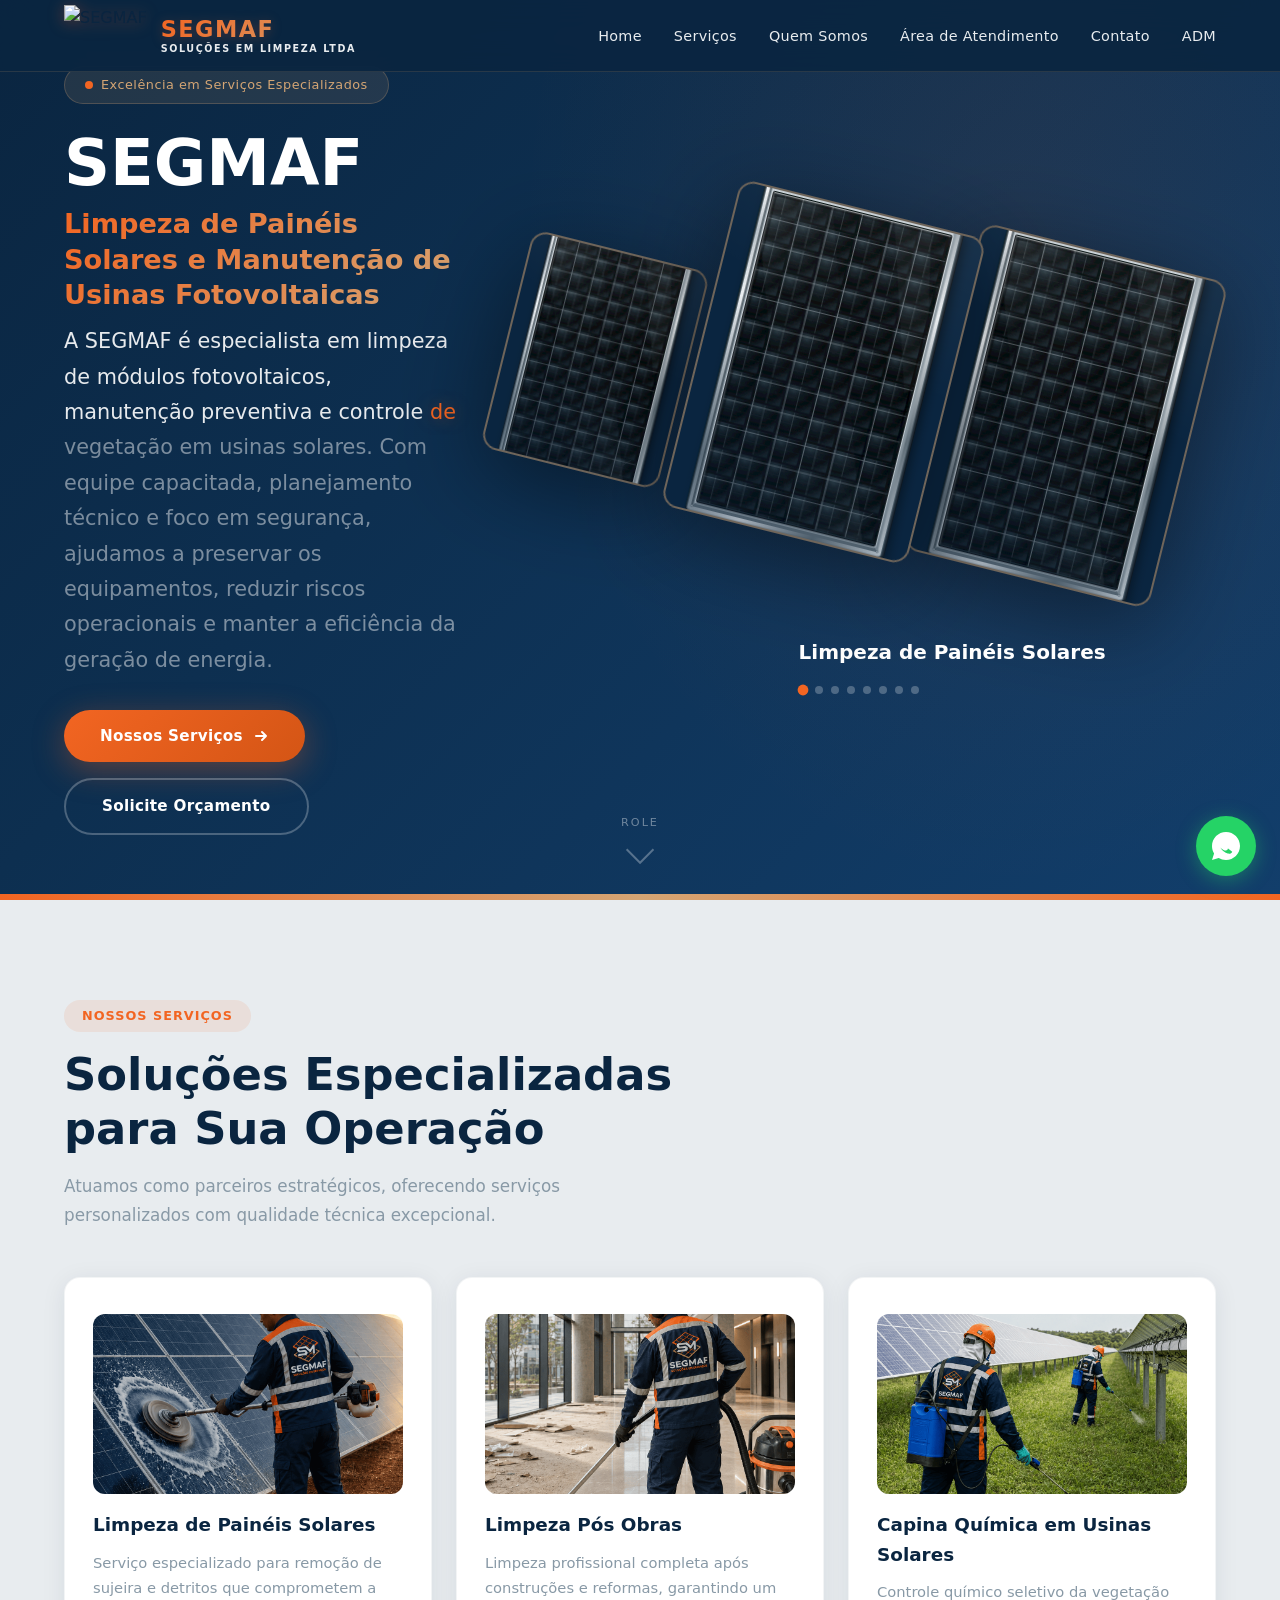
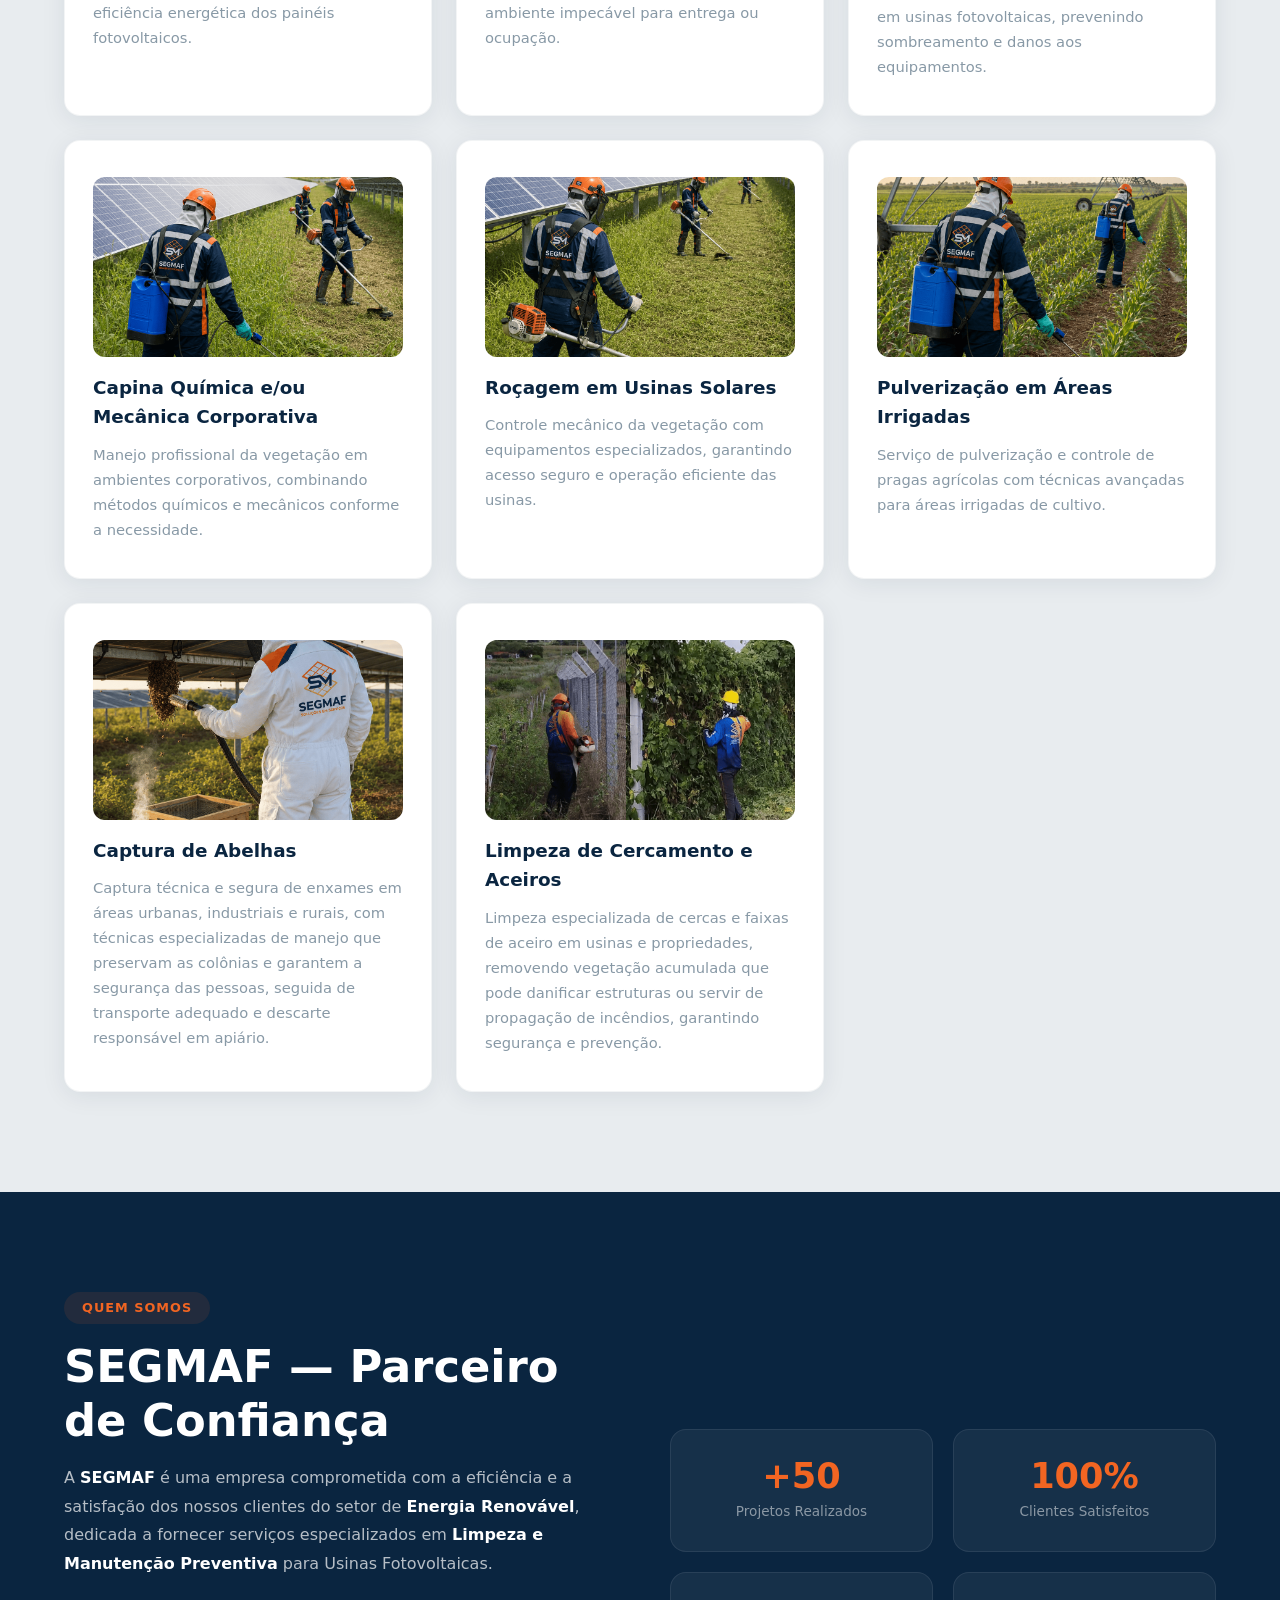
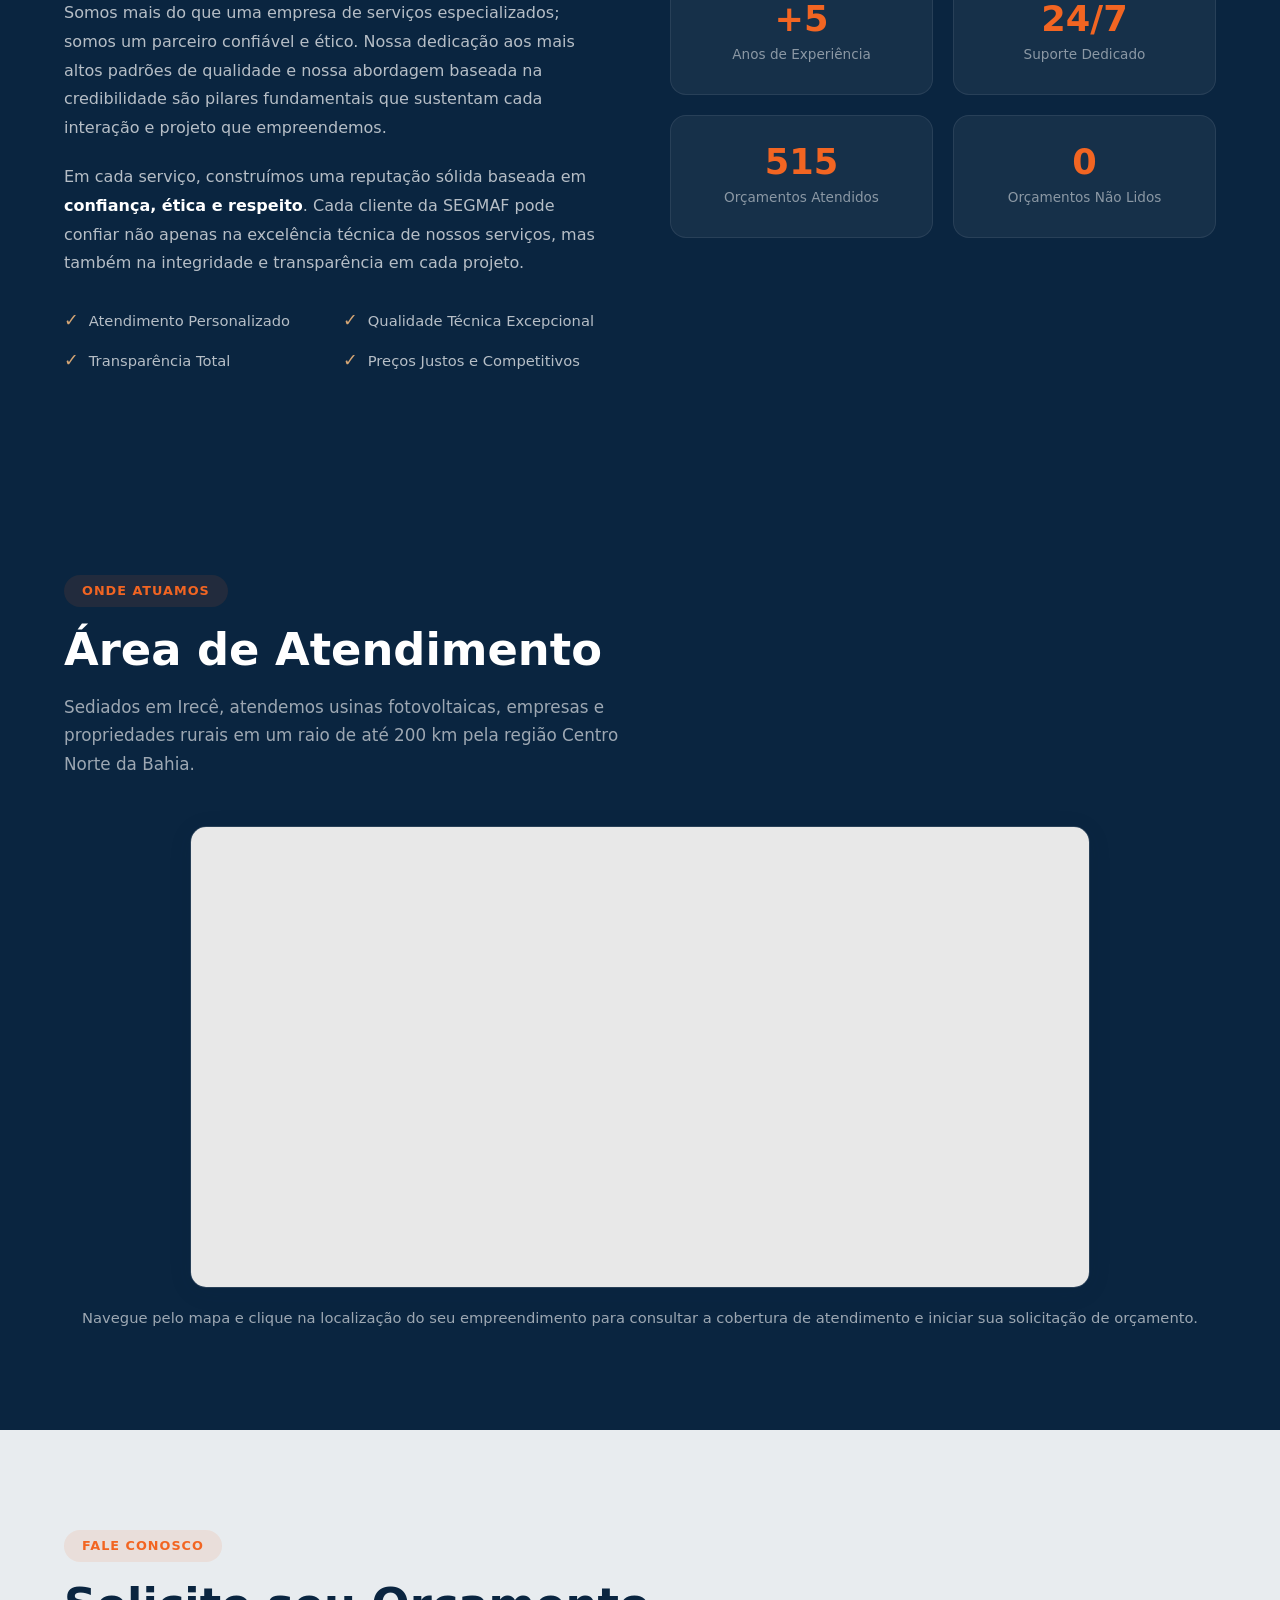
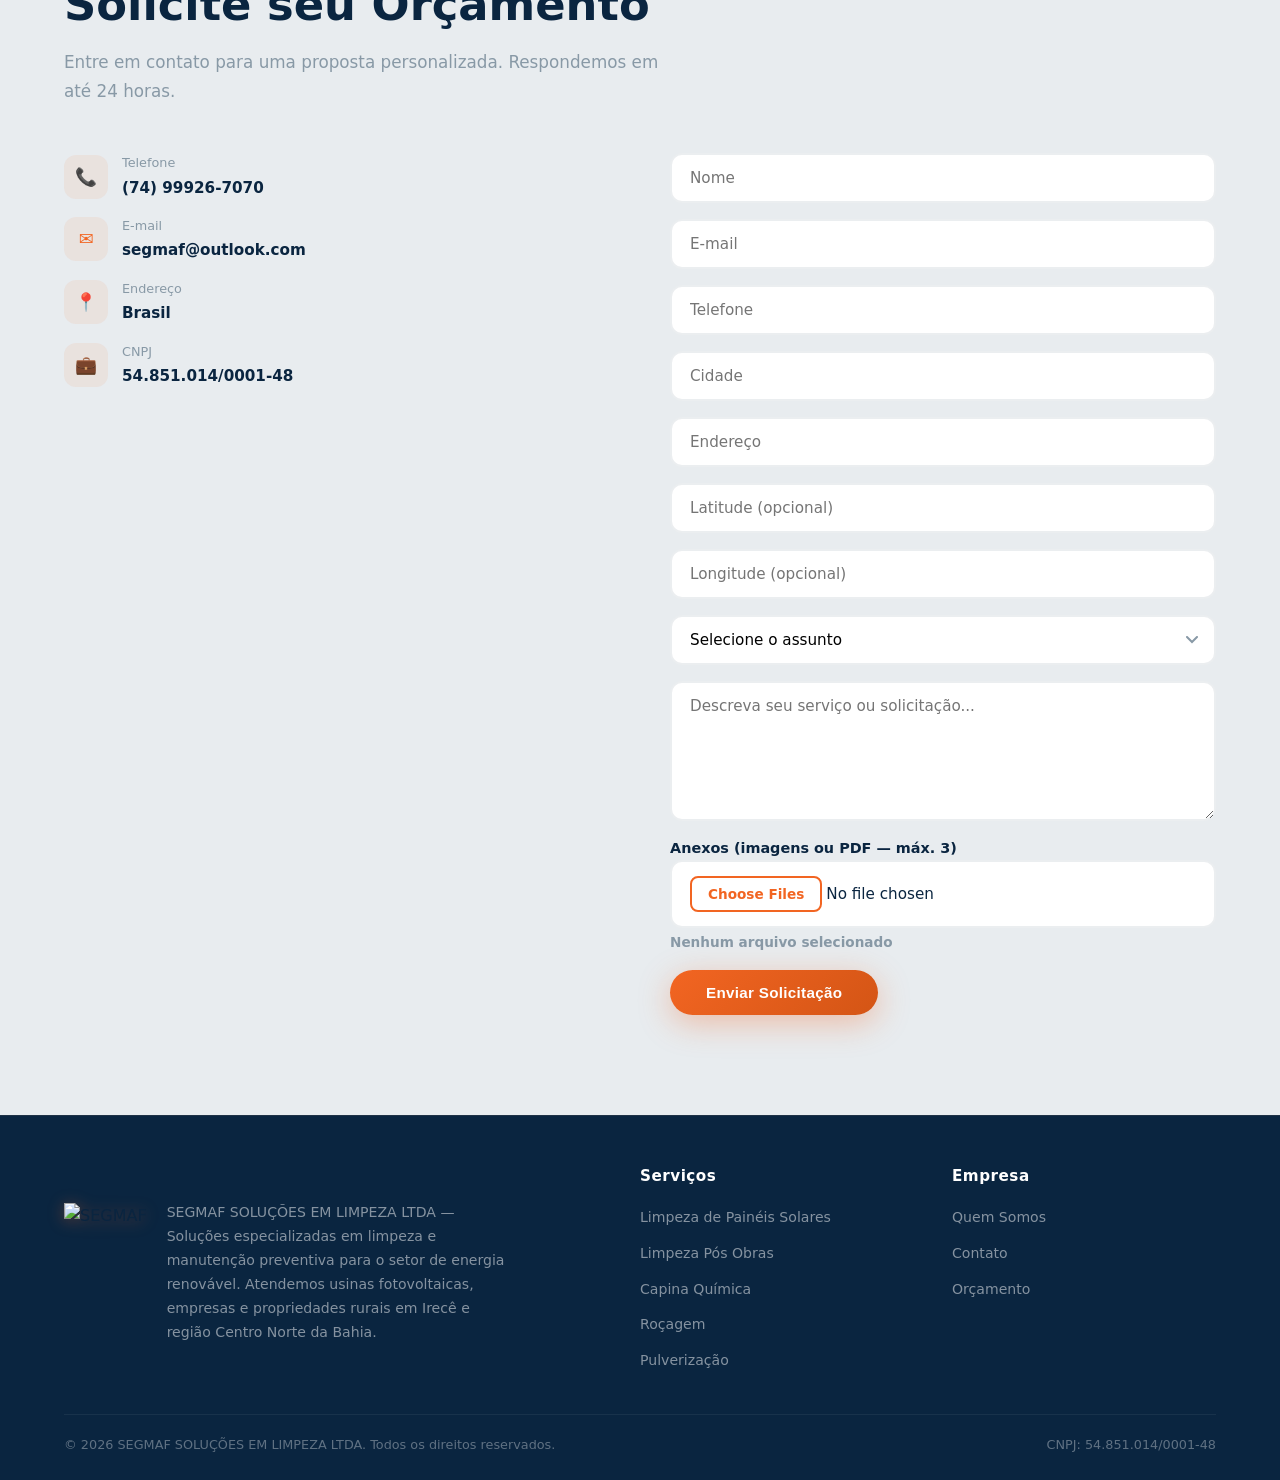
==== commit 68985548: "supabase: migrar formularios e dados publicos" ====
--- a/index.html
+++ b/index.html
@@ -873,7 +873,7 @@
           </div>
         </div>
       </div>
-      <form class="contact-form fade-up" id="contactForm" action="/submit" method="POST" enctype="multipart/form-data">
+      <form class="contact-form fade-up" id="contactForm" method="POST" enctype="multipart/form-data">
         <input type="text" name="nome" placeholder="Nome" required />
         <input type="email" name="email" placeholder="E-mail" required />
         <input type="tel" name="telefone" placeholder="Telefone" />
@@ -950,6 +950,8 @@
   </div>
 </footer>
 
+<script src="https://cdn.jsdelivr.net/npm/@supabase/supabase-js@2.112.3"></script>
+<script src="supabase-client.js"></script>
 <script>
 // Mobile nav toggle
 const toggle = document.getElementById('navToggle');
@@ -1048,7 +1050,6 @@
 }));
 
 // Form submission via FormSubmit.co (100% estático, sem backend)
-const FORM_ENDPOINT='https://segmaf-api.onrender.com/api/orcamento';
 const fileInput=document.getElementById('fileInput');
 const fileInfo=document.getElementById('fileInfo');
 if(fileInput){fileInput.addEventListener('change',function(){
@@ -1067,8 +1068,7 @@
   btn.disabled=true;btn.innerHTML='<span class="spinner"></span> Enviando...';
   msg.className='';msg.style.display='none';
   try{
-    const res=await fetch(FORM_ENDPOINT,{method:'POST',body:f});
-    const data=await res.json();
+    const data=await window.SEGMAF.enviarOrcamento(f);
     if(data.success){
       msg.className='success';msg.textContent='Recebemos sua solicita\u00E7\u00E3o! Entraremos em contato em breve.';
       this.reset();if(fileInfo)fileInfo.textContent='Nenhum arquivo selecionado';
@@ -1085,9 +1085,7 @@
 // Contadores dinamicos dos orcamentos (Quem Somos)
 async function atualizarContadores(){
   try{
-    const res=await fetch('https://segmaf-api.onrender.com/api/contadores');
-    const d=await res.json();
-    if(!d.success){return;}
+    const d=await window.SEGMAF.obterContadores();
     const elAt=document.getElementById('contadorAtendidos');
     const elNl=document.getElementById('contadorNaoLidos');
     if(elAt){elAt.textContent=d.atendidos;}
@@ -1099,13 +1097,11 @@
 // Imagens personalizadas dos cards (gerenciadas no painel admin)
 (async function aplicarImagensCards(){
   try{
-    const res=await fetch('https://segmaf-api.onrender.com/api/cartoes');
-    const d=await res.json();
-    if(!d.success){return;}
-    for(const chave in d.cartoes){
-      const url=d.cartoes[chave];
+    const imagens=await window.SEGMAF.obterImagensCards();
+    for(const chave in imagens){
+      const url=imagens[chave];
       if(!url){continue;}
-      const customUrl='https://segmaf-api.onrender.com'+url;
+      const customUrl=url;
       const heroItem=heroMedia.find(item=>item.chave===chave);
       if(heroItem){heroItem.src=customUrl;}
       document.querySelectorAll('img[data-chave="'+chave+'"]').forEach(img=>{
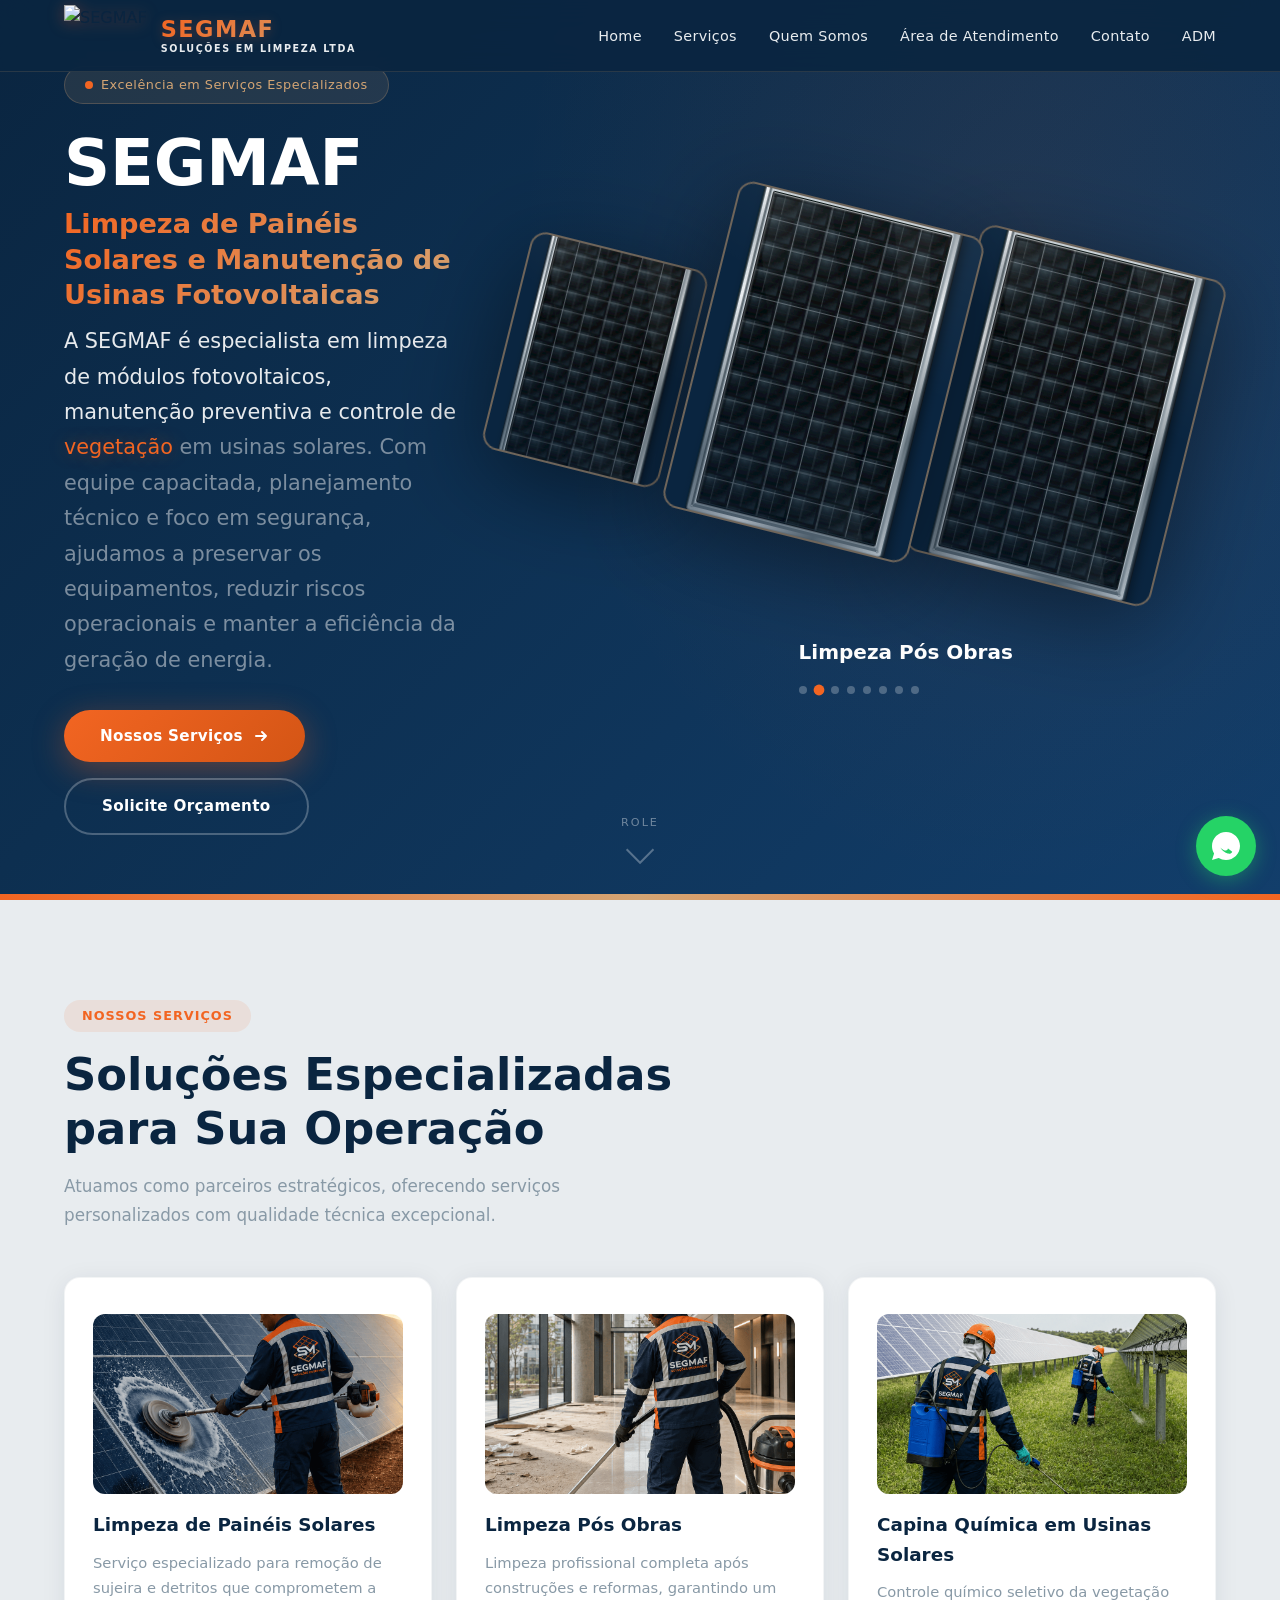
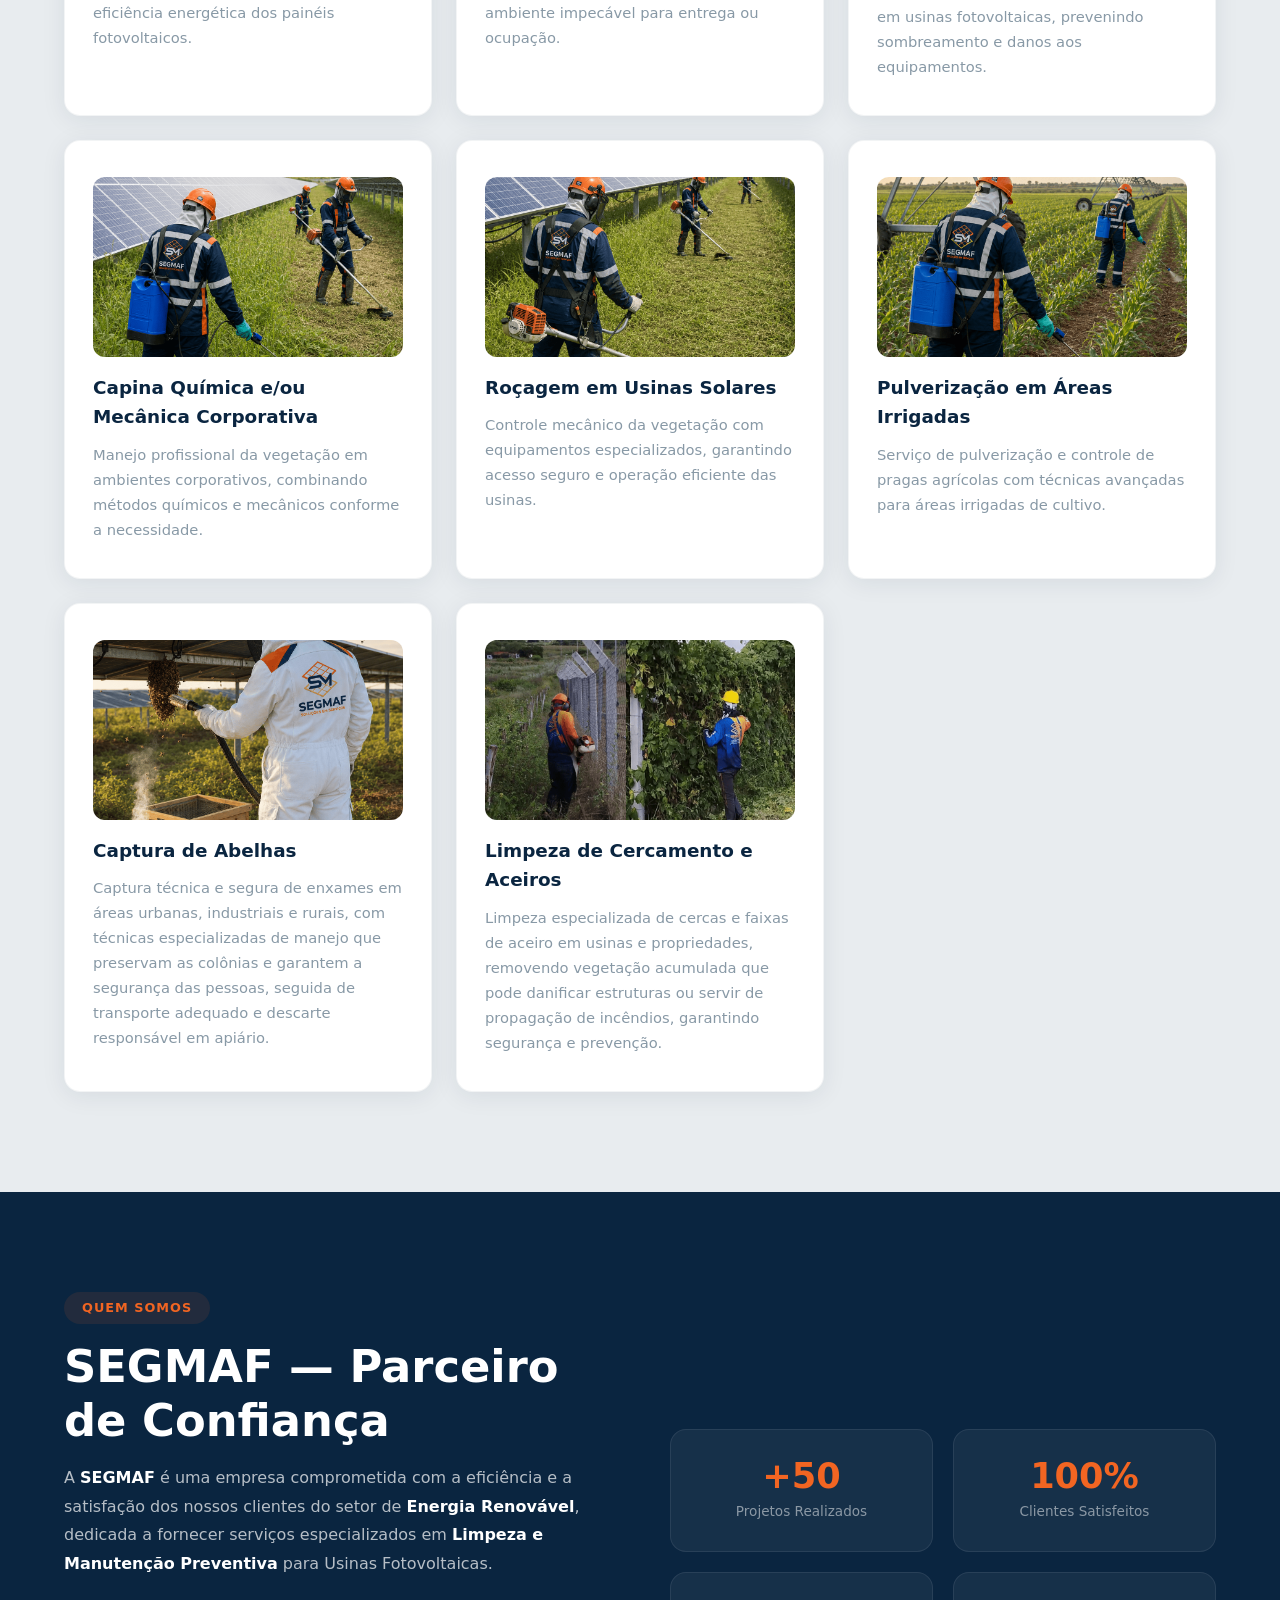
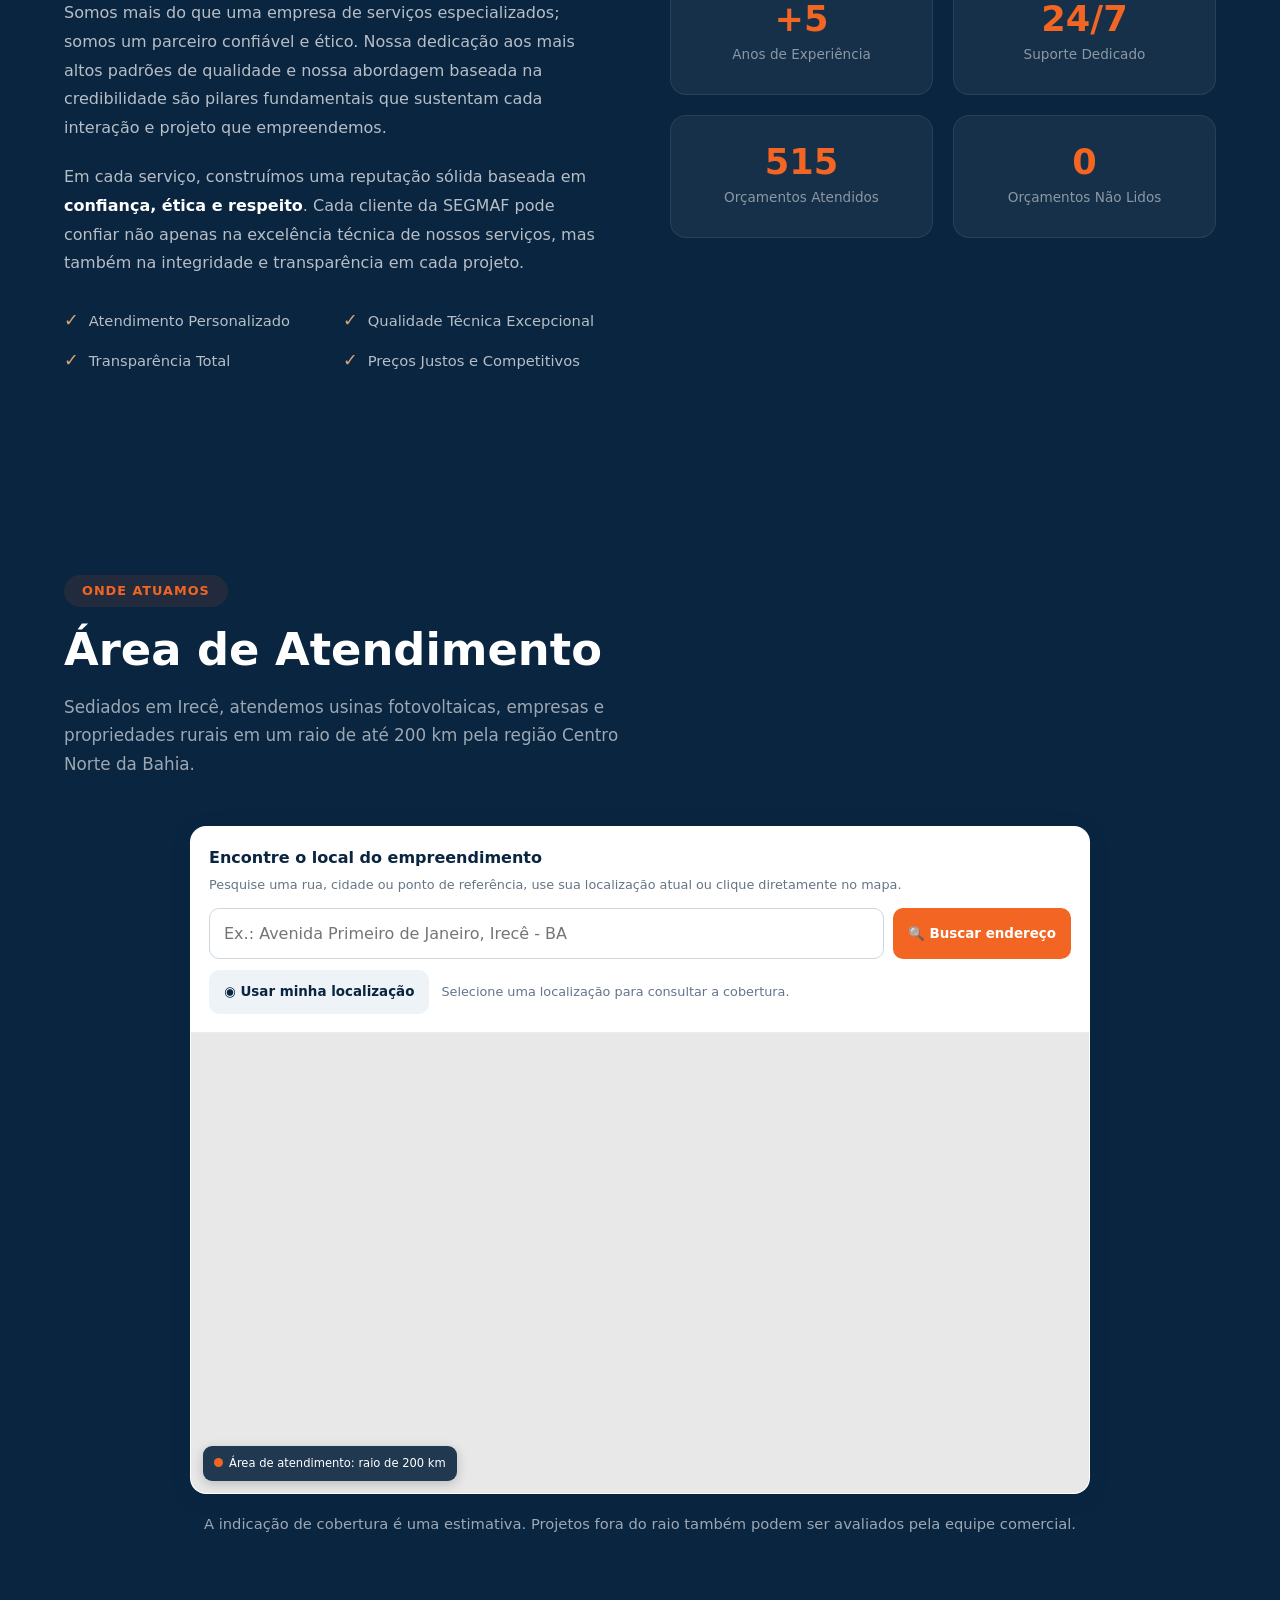
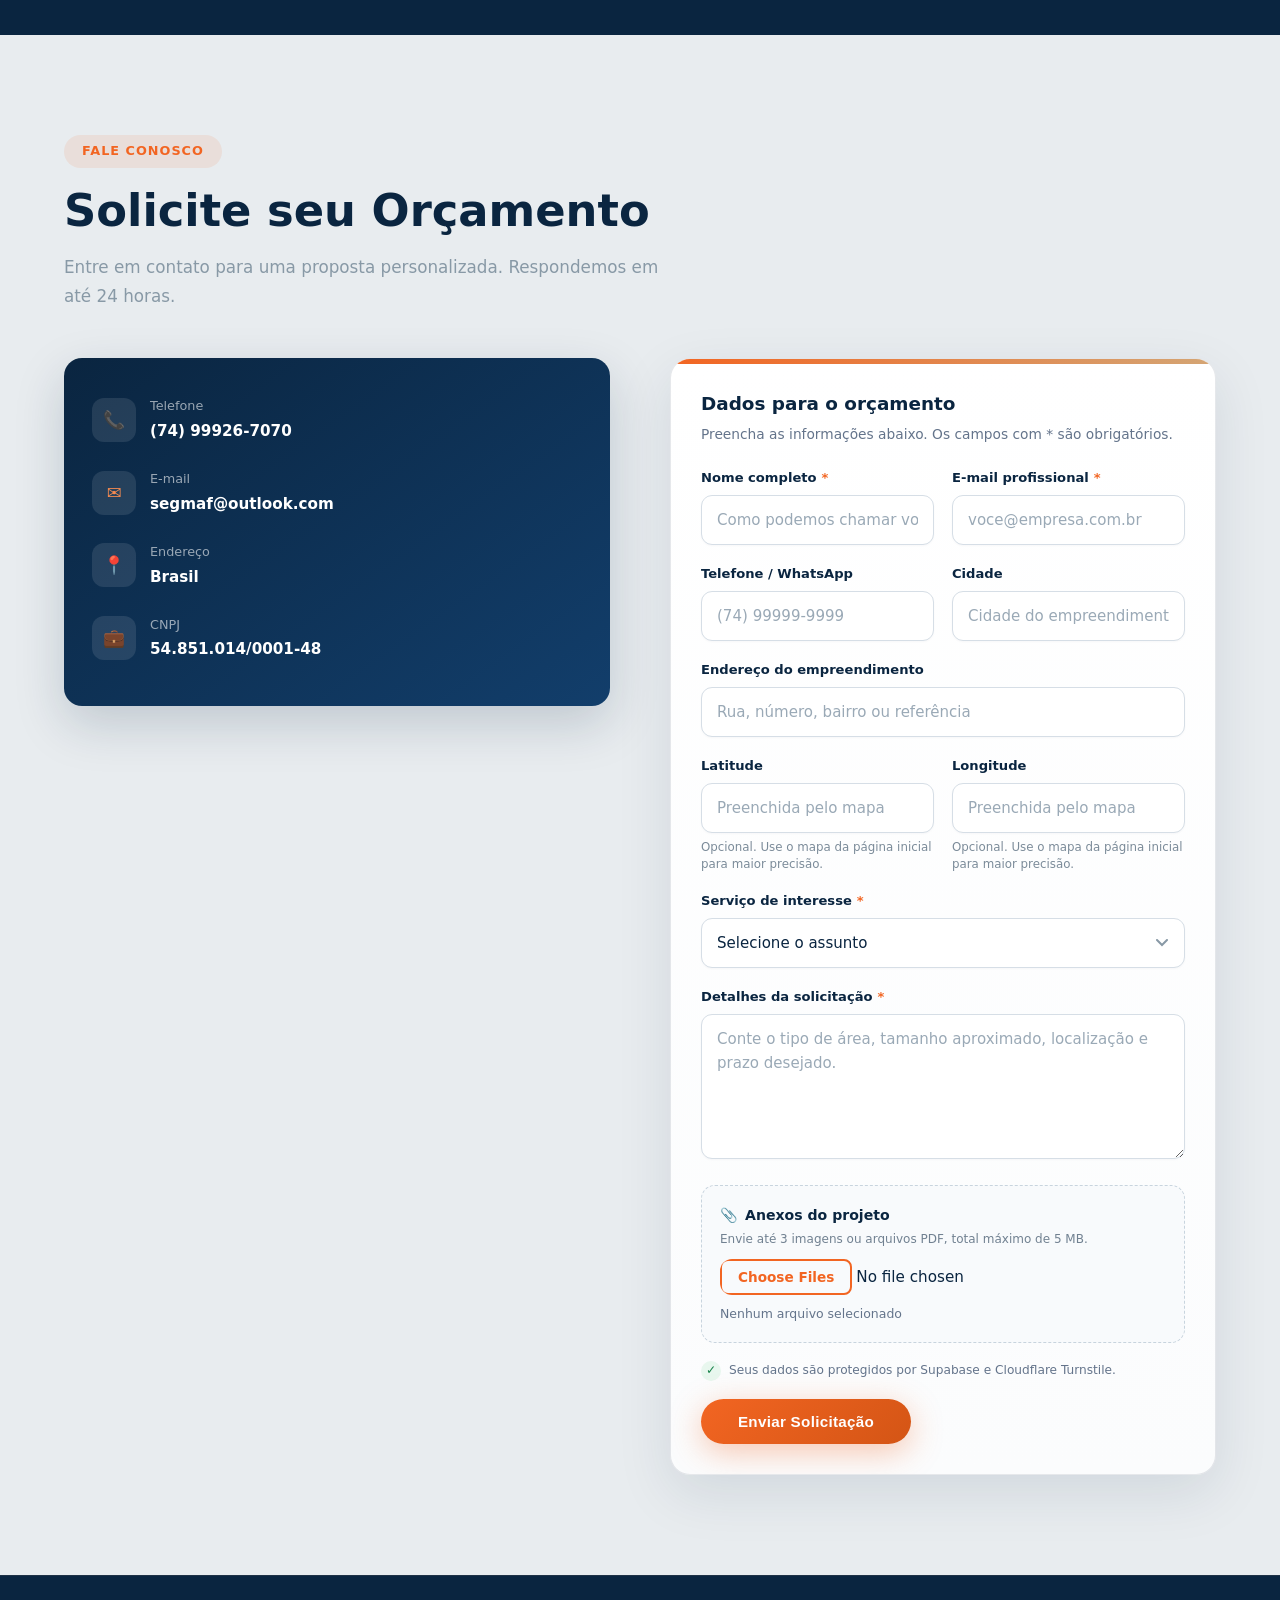
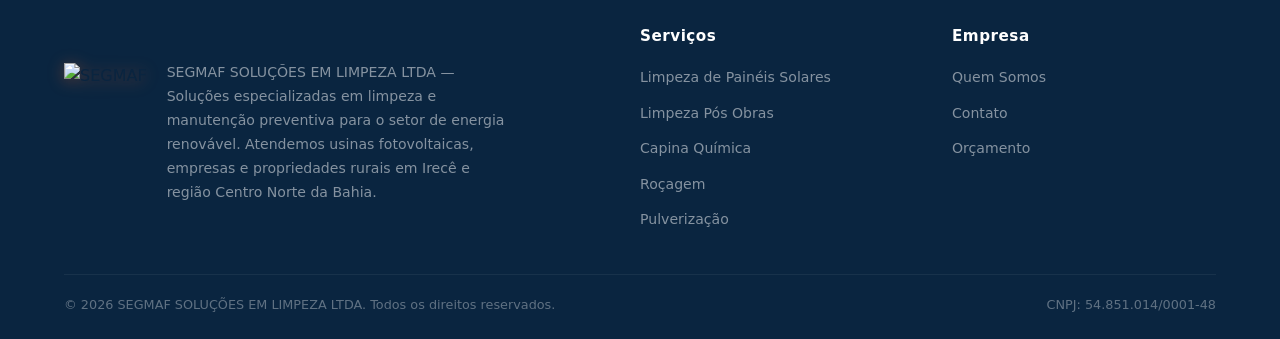
==== commit 78bcb2c9: "frontend: melhorar mapa e formularios de contato" ====
--- a/index.html
+++ b/index.html
@@ -416,9 +416,26 @@
   position:relative;z-index:0;isolation:isolate;width:100%;max-width:900px;margin:0 auto;
   border-radius:16px;overflow:hidden;box-shadow:var(--shadow);
   border:1px solid rgba(255,255,255,.12);
+  background:#fff;
 }
 #mapaAtendimento{width:100%;height:460px;background:#e8e8e8}
 .map-note{text-align:center;margin-top:18px;font-size:.92rem;color:rgba(255,255,255,.6)}
+.map-toolbar{padding:18px;background:#fff;color:var(--azul);border-bottom:1px solid #e8edf2}
+.map-toolbar-title{font-weight:800;font-size:1rem;margin-bottom:5px}
+.map-toolbar-sub{color:#657585;font-size:.8rem;line-height:1.45;margin-bottom:13px}
+.map-search-row{display:flex;gap:9px}
+.map-search-row input{flex:1;min-width:0;padding:12px 14px;border:1px solid #ccd7e0;border-radius:10px;font:inherit;color:var(--azul);outline:none}
+.map-search-row input:focus{border-color:var(--laranja);box-shadow:0 0 0 4px rgba(242,101,34,.1)}
+.map-action{display:inline-flex;align-items:center;justify-content:center;gap:7px;padding:11px 15px;border:0;border-radius:10px;font:inherit;font-size:.84rem;font-weight:700;cursor:pointer;transition:var(--transition)}
+.map-action.primary{background:var(--laranja);color:#fff}.map-action.primary:hover{background:var(--laranja-escuro)}
+.map-action.secondary{background:#edf3f7;color:var(--azul)}.map-action.secondary:hover{background:#dfe9ef}
+.map-action:disabled{opacity:.55;cursor:wait}
+.map-options{display:flex;align-items:center;justify-content:space-between;gap:12px;margin-top:11px;flex-wrap:wrap}
+.map-status{font-size:.8rem;color:#64748b;line-height:1.45;flex:1;min-width:220px}
+.map-status[data-state="loading"]{color:#a95016}.map-status[data-state="success"]{color:#16814a}.map-status[data-state="warning"]{color:#b45309}.map-status[data-state="error"]{color:#b42318}
+.map-continue[hidden]{display:none}.map-continue{white-space:nowrap}
+.map-canvas{position:relative}.map-legend{position:absolute;left:12px;bottom:12px;z-index:500;background:rgba(10,37,64,.9);color:#fff;padding:8px 11px;border-radius:9px;font-size:.72rem;box-shadow:0 3px 12px rgba(0,0,0,.2);pointer-events:none}
+.map-legend span{display:inline-block;width:9px;height:9px;border-radius:50%;background:var(--laranja);margin-right:6px}
 
 /* ===== SERVICES ===== */
 .services-grid{
@@ -594,6 +611,9 @@
   .values-list{grid-template-columns:1fr}
   .about-stats{grid-template-columns:1fr 1fr}
   .footer-grid{grid-template-columns:1fr}
+  #mapaAtendimento{height:360px}
+  .map-toolbar{padding:15px}.map-search-row{flex-direction:column}.map-search-row .map-action{width:100%}
+  .map-options{align-items:stretch}.map-options .map-action{width:100%}
 }
 @media(max-width:480px){
   .btn{padding:12px 24px;font-size:.85rem}
@@ -617,6 +637,7 @@
   .screen-panel.p2,.screen-panel.p3{width:402px;height:751px;transform:rotate(14deg)}
 }
 </style>
+<link rel="stylesheet" href="form-ui.css" />
 <link rel="stylesheet" href="https://cdnjs.cloudflare.com/ajax/libs/leaflet/1.9.4/leaflet.min.css" />
 <script src="https://cdnjs.cloudflare.com/ajax/libs/leaflet/1.9.4/leaflet.min.js"></script>
 </head>
@@ -828,9 +849,25 @@
       em um raio de até 200 km pela região Centro Norte da Bahia.
     </p>
     <div class="map-container fade-up">
-      <div id="mapaAtendimento" role="application" aria-label="Mapa da área de atendimento da SEGMAF, com Irecê ao centro e raio de 200 km"></div>
+      <div class="map-toolbar">
+        <div class="map-toolbar-title">Encontre o local do empreendimento</div>
+        <div class="map-toolbar-sub">Pesquise uma rua, cidade ou ponto de referência, use sua localização atual ou clique diretamente no mapa.</div>
+        <div class="map-search-row">
+          <input type="search" id="mapAddressSearch" placeholder="Ex.: Avenida Primeiro de Janeiro, Irecê - BA" aria-label="Buscar endereço no mapa" autocomplete="street-address" />
+          <button type="button" class="map-action primary" id="mapSearchButton">&#128269; Buscar endereço</button>
+        </div>
+        <div class="map-options">
+          <button type="button" class="map-action secondary" id="useMyLocation">&#9673; Usar minha localização</button>
+          <div class="map-status" id="mapStatus" role="status" aria-live="polite">Selecione uma localização para consultar a cobertura.</div>
+          <button type="button" class="map-action primary map-continue" id="mapContinue" hidden>Continuar para orçamento</button>
+        </div>
+      </div>
+      <div class="map-canvas">
+        <div id="mapaAtendimento" role="application" aria-label="Mapa da área de atendimento da SEGMAF, com Irecê ao centro e raio de 200 km"></div>
+        <div class="map-legend"><span></span>Área de atendimento: raio de 200 km</div>
+      </div>
     </div>
-    <p class="map-note fade-up">Navegue pelo mapa e clique na localização do seu empreendimento para consultar a cobertura de atendimento e iniciar sua solicitação de orçamento.</p>
+    <p class="map-note fade-up">A indicação de cobertura é uma estimativa. Projetos fora do raio também podem ser avaliados pela equipe comercial.</p>
   </div>
 </section>
 
@@ -951,6 +988,7 @@
 </footer>
 
 <script src="https://cdn.jsdelivr.net/npm/@supabase/supabase-js@2.112.3"></script>
+<script src="form-ui.js"></script>
 <script src="supabase-client.js"></script>
 <script>
 // Mobile nav toggle
@@ -1049,7 +1087,7 @@
   setTimeout(mostrarNoPainel,120);
 }));
 
-// Form submission via FormSubmit.co (100% estático, sem backend)
+// Envio do formulário diretamente ao Supabase
 const fileInput=document.getElementById('fileInput');
 const fileInfo=document.getElementById('fileInfo');
 if(fileInput){fileInput.addEventListener('change',function(){
@@ -1116,6 +1154,11 @@
 if(mapaEl && typeof L!=='undefined'){
   const irece=[-11.3039,-41.8567];
   const raio=200000;
+  const buscaInput=document.getElementById('mapAddressSearch');
+  const buscaBtn=document.getElementById('mapSearchButton');
+  const localBtn=document.getElementById('useMyLocation');
+  const statusEl=document.getElementById('mapStatus');
+  const continuarBtn=document.getElementById('mapContinue');
   const mapa=L.map(mapaEl,{scrollWheelZoom:false}).setView(irece,8);
   L.tileLayer('https://{s}.tile.openstreetmap.org/{z}/{x}/{y}.png',{
     maxZoom:18,
@@ -1131,6 +1174,13 @@
   mapa.fitBounds(area.getBounds(),{padding:[40,40]});
   mapaEl.addEventListener('click',()=>mapa.scrollWheelZoom.enable());
   let marcadorLocal=null;
+  let selecaoAtual=0;
+
+  function definirStatus(texto,estado){
+    statusEl.textContent=texto;
+    statusEl.dataset.state=estado||'';
+  }
+
   async function logradouroMaisProximo(lat,lng){
     try{
       const q='[out:json][timeout:15];way(around:2000,'+lat+','+lng+')["highway"];out geom;';
@@ -1149,32 +1199,109 @@
     }catch(err){}
     return '';
   }
-  mapa.on('click',async function(ev){
-    const lat=ev.latlng.lat.toFixed(6);
-    const lng=ev.latlng.lng.toFixed(6);
+
+  async function selecionarLocalizacao(latlng,opcoes){
+    const idSelecao=opcoes&&opcoes.idOperacao?opcoes.idOperacao:++selecaoAtual;
+    if(idSelecao!==selecaoAtual){return;}
+    const lat=latlng.lat.toFixed(6);
+    const lng=latlng.lng.toFixed(6);
     const latInput=document.getElementById('latitude');
     const lngInput=document.getElementById('longitude');
     if(!latInput||!lngInput){return;}
-    if(marcadorLocal){marcadorLocal.setLatLng(ev.latlng);}else{marcadorLocal=L.marker(ev.latlng).addTo(mapa);}
+    if(marcadorLocal){marcadorLocal.setLatLng(latlng);}else{marcadorLocal=L.marker(latlng).addTo(mapa);}
+    if(opcoes&&opcoes.recentralizar){mapa.flyTo(latlng,opcoes.zoom||15,{duration:.8});}
     latInput.value=lat;
     lngInput.value=lng;
+    const distanciaMetros=mapa.distance(L.latLng(irece),latlng);
+    const distanciaKm=Math.round(distanciaMetros/1000);
+    const dentro=distanciaMetros<=raio;
+    definirStatus('Local selecionado. Buscando os dados do endereço...','loading');
+    continuarBtn.hidden=true;
     let cidade='', logradouro='', numero='';
+    let nomeCompleto='';
     try{
       const res=await fetch('https://nominatim.openstreetmap.org/reverse?lat='+lat+'&lon='+lng+'&format=jsonv2&accept-language=pt-BR&zoom=17',{headers:{'Accept-Language':'pt-BR'}});
+      if(!res.ok){throw new Error('Falha na busca');}
       const d=await res.json();
       const addr=d.address||{};
       cidade=addr.city||addr.town||addr.village||addr.municipality||addr.county||addr.state||'';
       logradouro=addr.road||addr.pedestrian||addr.footway||addr.path||addr.highway||'';
       numero=addr.house_number||'';
+      nomeCompleto=d.display_name||'';
     }catch(err){}
     if(!logradouro){
       logradouro=await logradouroMaisProximo(lat,lng);
     }
-    document.getElementById('cidade').value=cidade;
-    document.getElementById('endereco').value=[logradouro,numero].filter(Boolean).join(', ');
+    if(idSelecao!==selecaoAtual){return;}
+    const enderecoEncontrado=[logradouro,numero].filter(Boolean).join(', ');
+    if(cidade){document.getElementById('cidade').value=cidade;}
+    if(enderecoEncontrado){document.getElementById('endereco').value=enderecoEncontrado;}
+    if(nomeCompleto&&buscaInput&&!(opcoes&&opcoes.manterBusca)){buscaInput.value=nomeCompleto;}
+    const cobertura=dentro
+      ? 'Dentro da área estimada de atendimento ('+distanciaKm+' km de Irecê).'
+      : 'Fora do raio padrão ('+distanciaKm+' km de Irecê). Ainda podemos avaliar o projeto.';
+    definirStatus(cobertura+(!cidade&&!enderecoEncontrado?' Confirme o endereço no formulário.':''),dentro?'success':'warning');
+    marcadorLocal.bindPopup('<strong>Local do empreendimento</strong><br>'+cobertura).openPopup();
+    continuarBtn.hidden=false;
+  }
+
+  async function buscarEndereco(){
+    if(buscaBtn.disabled){return;}
+    const consulta=(buscaInput.value||'').trim();
+    if(consulta.length<3){definirStatus('Digite pelo menos três caracteres para buscar.','error');buscaInput.focus();return;}
+    const idBusca=++selecaoAtual;
+    buscaBtn.disabled=true;
+    definirStatus('Procurando endereço...','loading');
+    try{
+      const url='https://nominatim.openstreetmap.org/search?format=jsonv2&limit=1&countrycodes=br&addressdetails=1&accept-language=pt-BR&q='+encodeURIComponent(consulta);
+      const res=await fetch(url,{headers:{'Accept-Language':'pt-BR'}});
+      if(!res.ok){throw new Error('Falha na busca');}
+      const dados=await res.json();
+      if(idBusca!==selecaoAtual){return;}
+      if(!dados.length){definirStatus('Endereço não encontrado. Tente incluir cidade e estado.','error');return;}
+      buscaInput.value=dados[0].display_name||consulta;
+      await selecionarLocalizacao(L.latLng(parseFloat(dados[0].lat),parseFloat(dados[0].lon)),{recentralizar:true,zoom:15,manterBusca:true,idOperacao:idBusca});
+    }catch(err){
+      if(idBusca===selecaoAtual){definirStatus('Não foi possível buscar agora. Tente novamente ou clique no mapa.','error');}
+    }finally{buscaBtn.disabled=false;}
+  }
+
+  function usarMinhaLocalizacao(){
+    if(!navigator.geolocation){definirStatus('Seu navegador não oferece geolocalização.','error');return;}
+    localBtn.disabled=true;
+    const idLocalizacao=++selecaoAtual;
+    definirStatus('Obtendo sua localização com segurança...','loading');
+    navigator.geolocation.getCurrentPosition(
+      pos=>{
+        localBtn.disabled=false;
+        if(idLocalizacao===selecaoAtual){selecionarLocalizacao(L.latLng(pos.coords.latitude,pos.coords.longitude),{recentralizar:true,zoom:16,idOperacao:idLocalizacao});}
+      },
+      erro=>{
+        localBtn.disabled=false;
+        const mensagens={1:'Permissão de localização negada. Você pode pesquisar o endereço.',2:'Não foi possível determinar sua localização.',3:'A localização demorou demais. Tente novamente.'};
+        if(idLocalizacao===selecaoAtual){definirStatus(mensagens[erro.code]||'Não foi possível usar sua localização.','error');}
+      },
+      {enableHighAccuracy:true,timeout:12000,maximumAge:60000}
+    );
+  }
+
+  mapa.on('click',ev=>selecionarLocalizacao(ev.latlng,{recentralizar:false}));
+  buscaBtn.addEventListener('click',buscarEndereco);
+  buscaInput.addEventListener('keydown',ev=>{if(ev.key==='Enter'){ev.preventDefault();buscarEndereco();}});
+  localBtn.addEventListener('click',usarMinhaLocalizacao);
+  continuarBtn.addEventListener('click',()=>{
     const form=document.getElementById('contactForm');
-    if(form){form.scrollIntoView({behavior:'smooth',block:'center'});}
+    if(form){form.scrollIntoView({behavior:'smooth',block:'start'});setTimeout(()=>document.getElementById('cidade').focus(),650);}
   });
+  const formContato=document.getElementById('contactForm');
+  if(formContato){formContato.addEventListener('reset',()=>setTimeout(()=>{
+    selecaoAtual++;
+    if(marcadorLocal){mapa.removeLayer(marcadorLocal);marcadorLocal=null;}
+    buscaInput.value='';
+    continuarBtn.hidden=true;
+    definirStatus('Selecione uma localização para consultar a cobertura.','');
+    mapa.fitBounds(area.getBounds(),{padding:[40,40]});
+  },0));}
 }
 </script>
 </body>
--- a/form-ui.css
+++ b/form-ui.css
@@ -0,0 +1,53 @@
+.contact-form.form-profissional{
+  display:grid!important;grid-template-columns:repeat(2,minmax(0,1fr));gap:18px;
+  padding:30px;background:linear-gradient(180deg,#fff 0%,#fbfcfd 100%);
+  border:1px solid rgba(10,37,64,.1);border-radius:20px;
+  box-shadow:0 18px 55px rgba(10,37,64,.1);position:relative;overflow:hidden;
+}
+.contact-form.form-profissional::before{
+  content:'';position:absolute;top:0;left:0;right:0;height:5px;
+  background:linear-gradient(90deg,#F26522,#D4A574);
+}
+.form-heading{grid-column:1/-1;padding-bottom:4px}
+.form-heading strong{display:block;color:#0A2540;font-size:1.15rem;margin-bottom:5px}
+.form-heading span{display:block;color:#64748b;font-size:.86rem;line-height:1.55}
+.form-field{min-width:0;position:relative}
+.form-field--full{grid-column:1/-1}
+.form-field label{display:flex;align-items:center;gap:5px;color:#0A2540;font-size:.82rem;font-weight:700;margin:0 0 7px}
+.form-field label .required{color:#F26522}
+.form-field input,.form-field select,.form-field textarea{
+  width:100%;min-height:50px;padding:13px 15px!important;border:1px solid #d6dee6!important;
+  border-radius:11px!important;background-color:#fff!important;color:#0A2540;font-size:.94rem!important;
+  box-shadow:0 1px 2px rgba(10,37,64,.03);transition:border-color .2s ease,box-shadow .2s ease!important;
+}
+.form-field textarea{min-height:145px!important;line-height:1.55;resize:vertical}
+.form-field input::placeholder,.form-field textarea::placeholder{color:#9aa9b6}
+.form-field input:focus,.form-field select:focus,.form-field textarea:focus{
+  border-color:#F26522!important;box-shadow:0 0 0 4px rgba(242,101,34,.1)!important;outline:none;
+}
+.form-field small{display:block;color:#7b8b99;font-size:.74rem;line-height:1.4;margin-top:6px}
+.contact-form .file-label.form-upload{
+  grid-column:1/-1;display:block;padding:18px;border:1.5px dashed #c8d4de;border-radius:14px;
+  background:#f8fafc;color:#0A2540;font-size:.85rem;font-weight:700;transition:.2s ease;
+}
+.contact-form .file-label.form-upload:hover{border-color:#F26522;background:#fff8f4}
+.form-upload .upload-title{display:flex;align-items:center;gap:7px;font-size:.88rem;font-weight:800;color:#0A2540}
+.form-upload .upload-help{font-size:.75rem;color:#718191;font-weight:400;margin-top:3px}
+.contact-form .file-label.form-upload input{margin-top:10px;background:transparent!important;border:0!important;padding:0!important;min-height:auto}
+.contact-form .file-label.form-upload .file-info{margin-top:9px;color:#64748b;font-size:.78rem;font-weight:400}
+.form-security{grid-column:1/-1;display:flex;align-items:center;gap:8px;color:#64748b;font-size:.76rem;line-height:1.4}
+.form-security::before{content:'\2713';display:grid;place-items:center;width:20px;height:20px;border-radius:50%;background:#e8f7ee;color:#18834a;font-weight:800;flex:0 0 auto}
+.contact-form.form-profissional>#segmafCaptcha{grid-column:1/-1!important}
+.contact-form.form-profissional>#formMsg{grid-column:1/-1;margin:0}
+.contact-form.form-profissional>button[type=submit]{grid-column:1/-1;justify-self:start;min-width:210px;justify-content:center}
+.contact-info{padding:28px;border-radius:18px;background:linear-gradient(145deg,#0A2540,#123E6B);box-shadow:0 18px 50px rgba(10,37,64,.18)}
+.contact-info h3,.contact-info>p{color:#fff}.contact-info>p{opacity:.72}
+.contact-info .contact-item{padding:10px 0;margin-bottom:6px}
+.contact-info .contact-item .icon{background:rgba(255,255,255,.1);color:#F58A50}
+.contact-info .contact-item .label{color:rgba(255,255,255,.58)}
+.contact-info .contact-item .value{color:#fff}
+@media(max-width:700px){
+  .contact-form.form-profissional{grid-template-columns:1fr;padding:24px 18px;gap:15px;border-radius:16px}
+  .form-field,.form-field--full{grid-column:1}
+  .contact-form.form-profissional>button[type=submit]{width:100%;justify-self:stretch}
+}
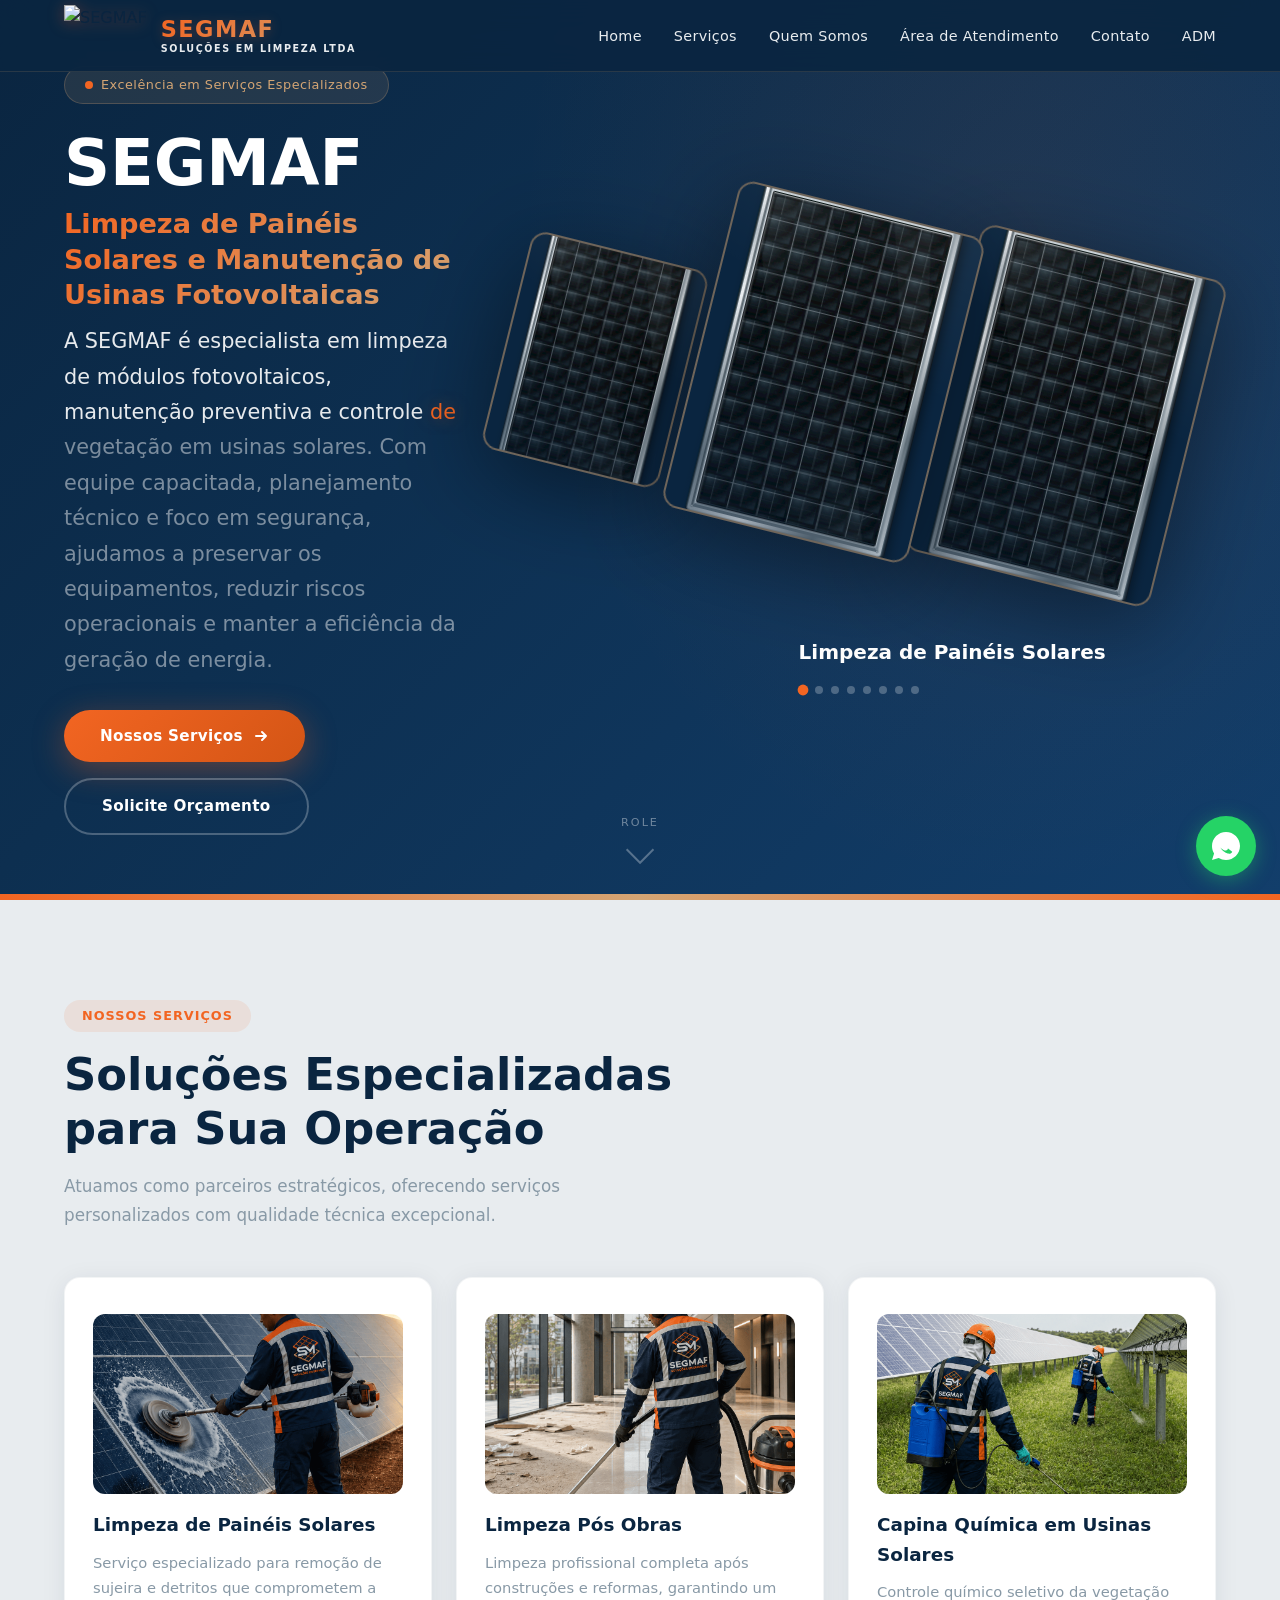
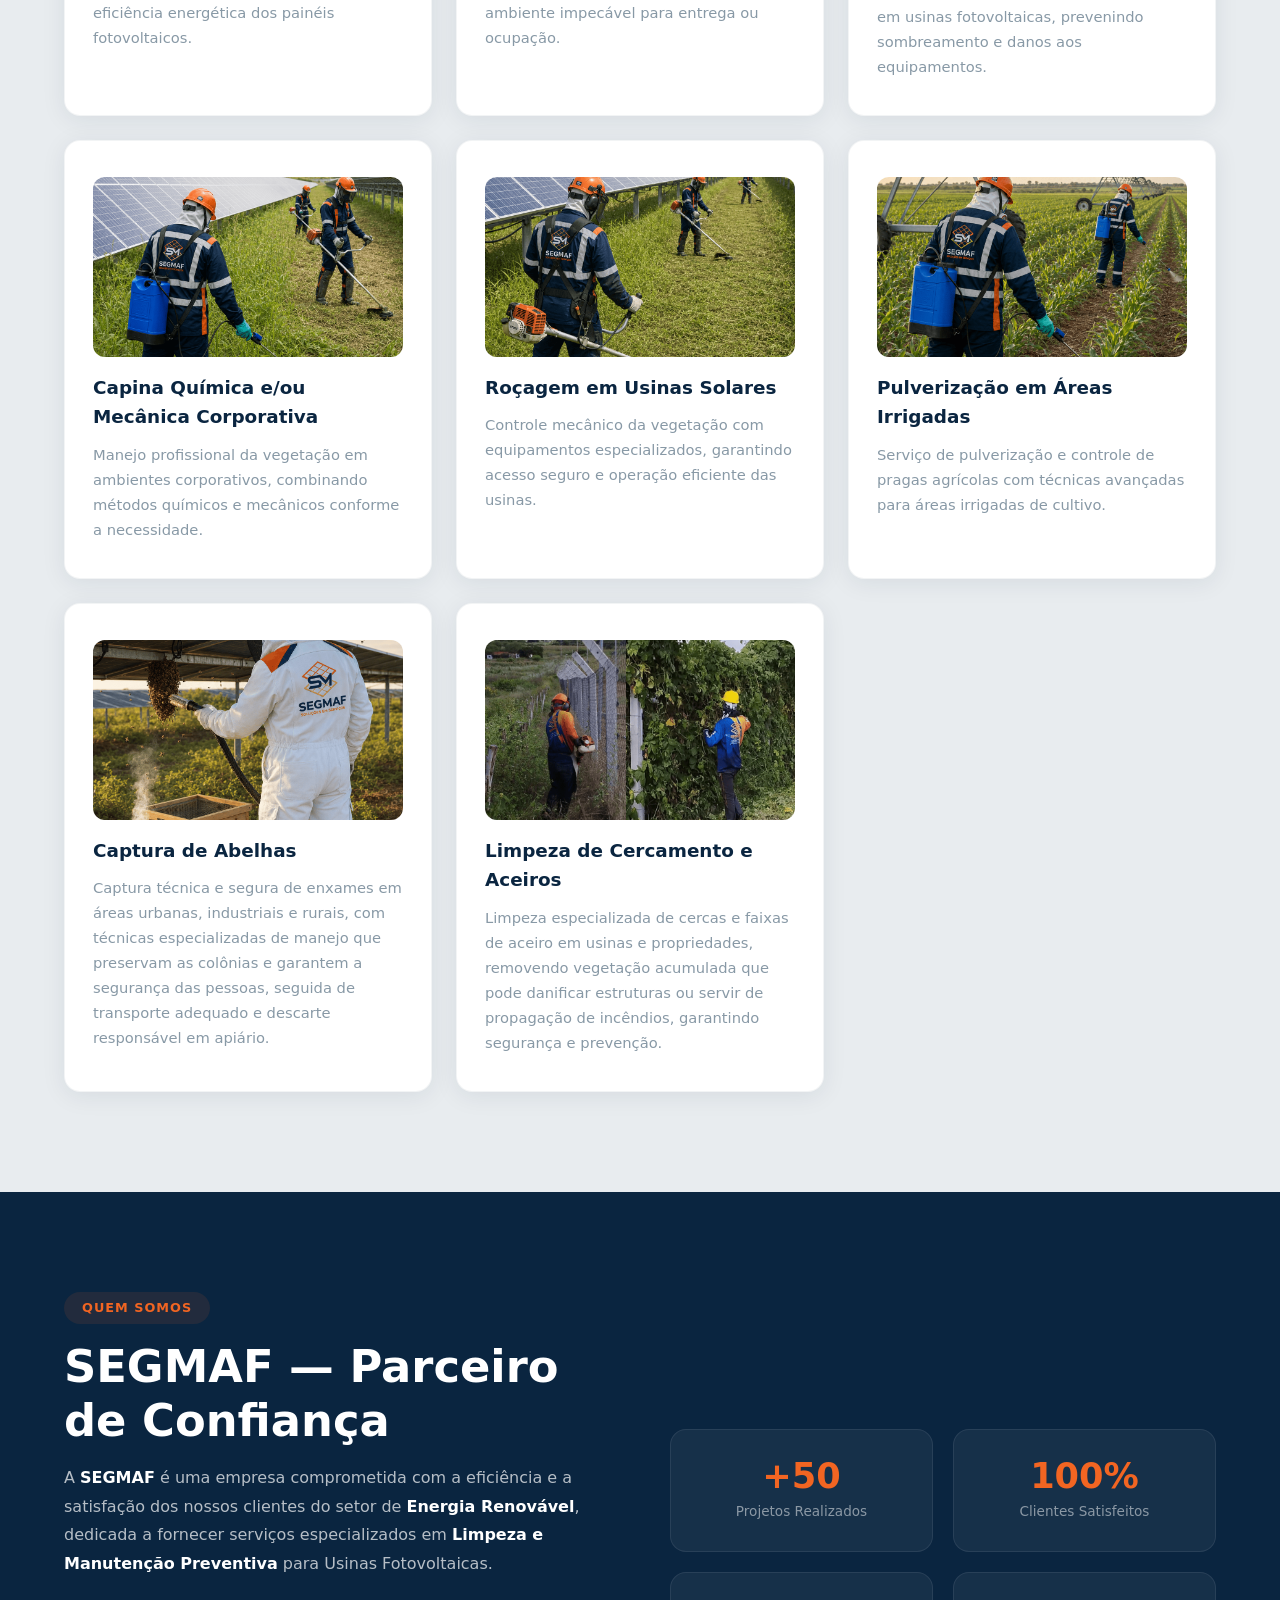
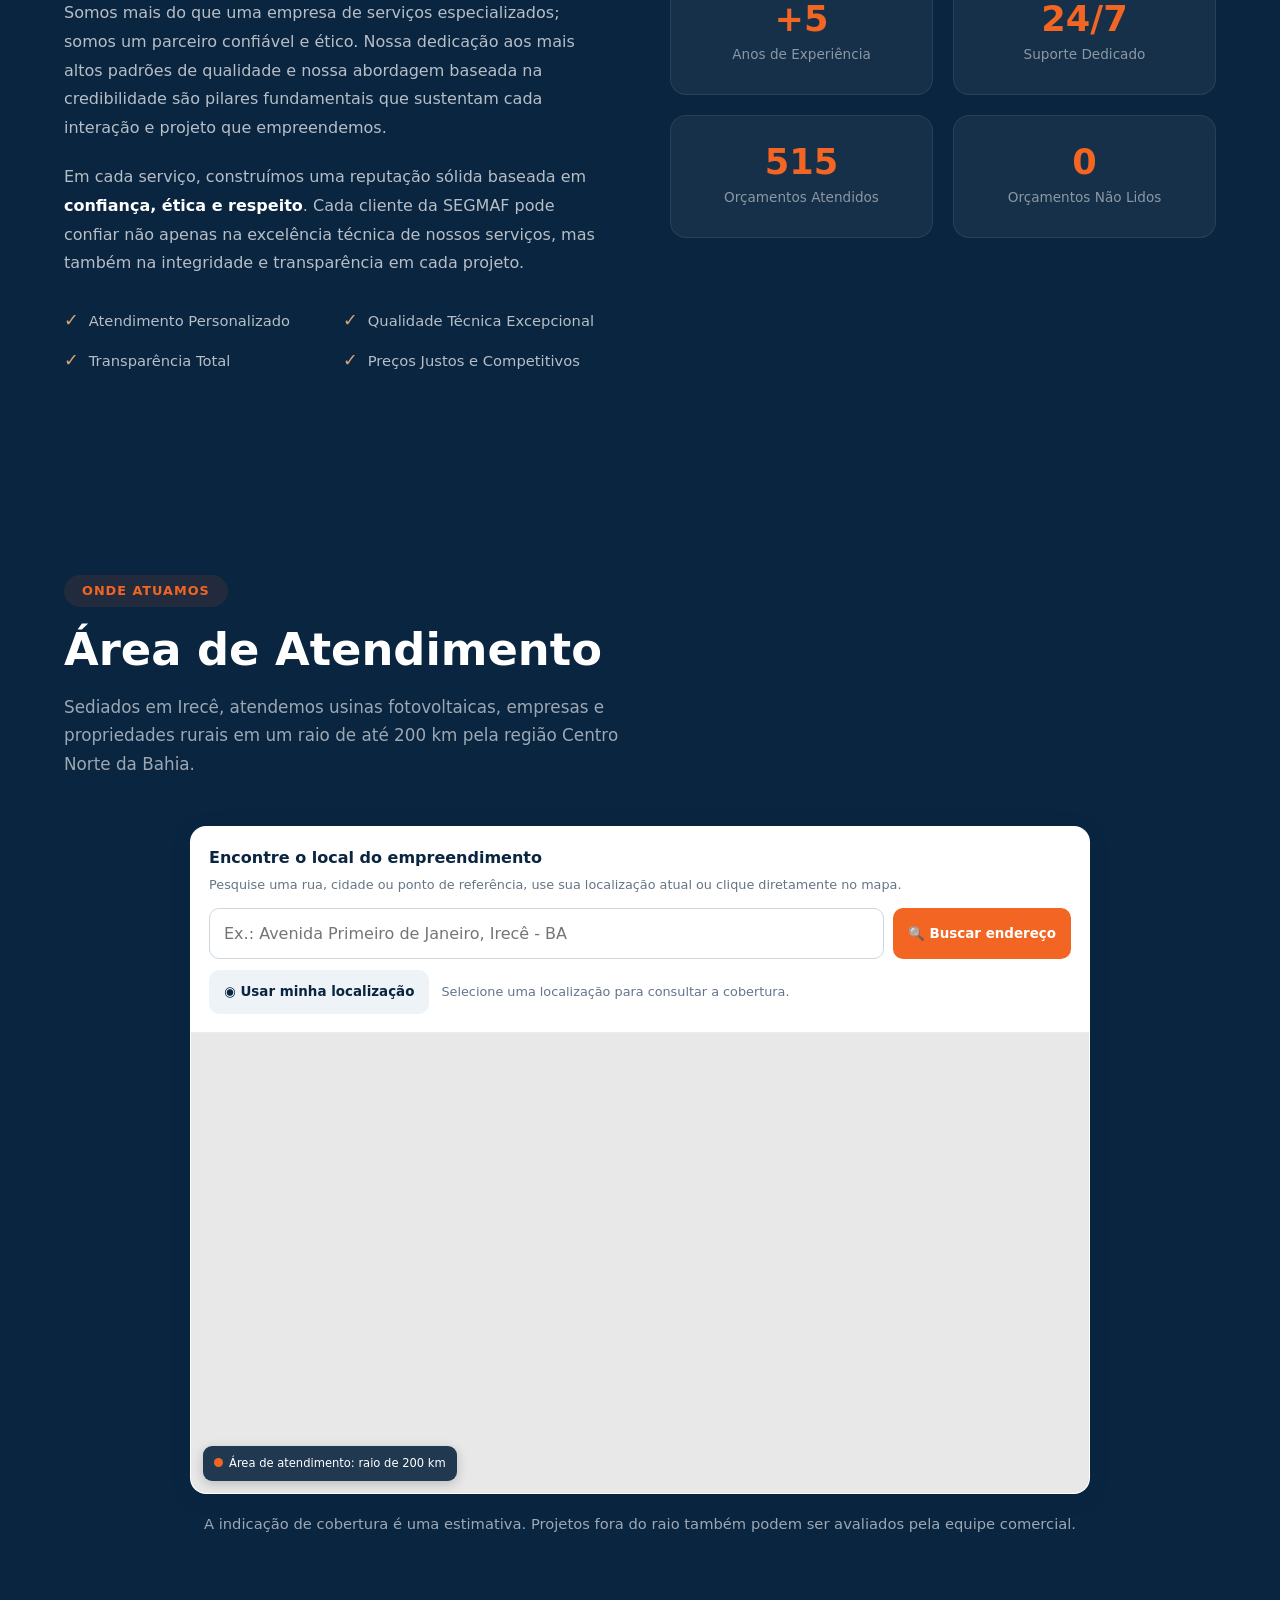
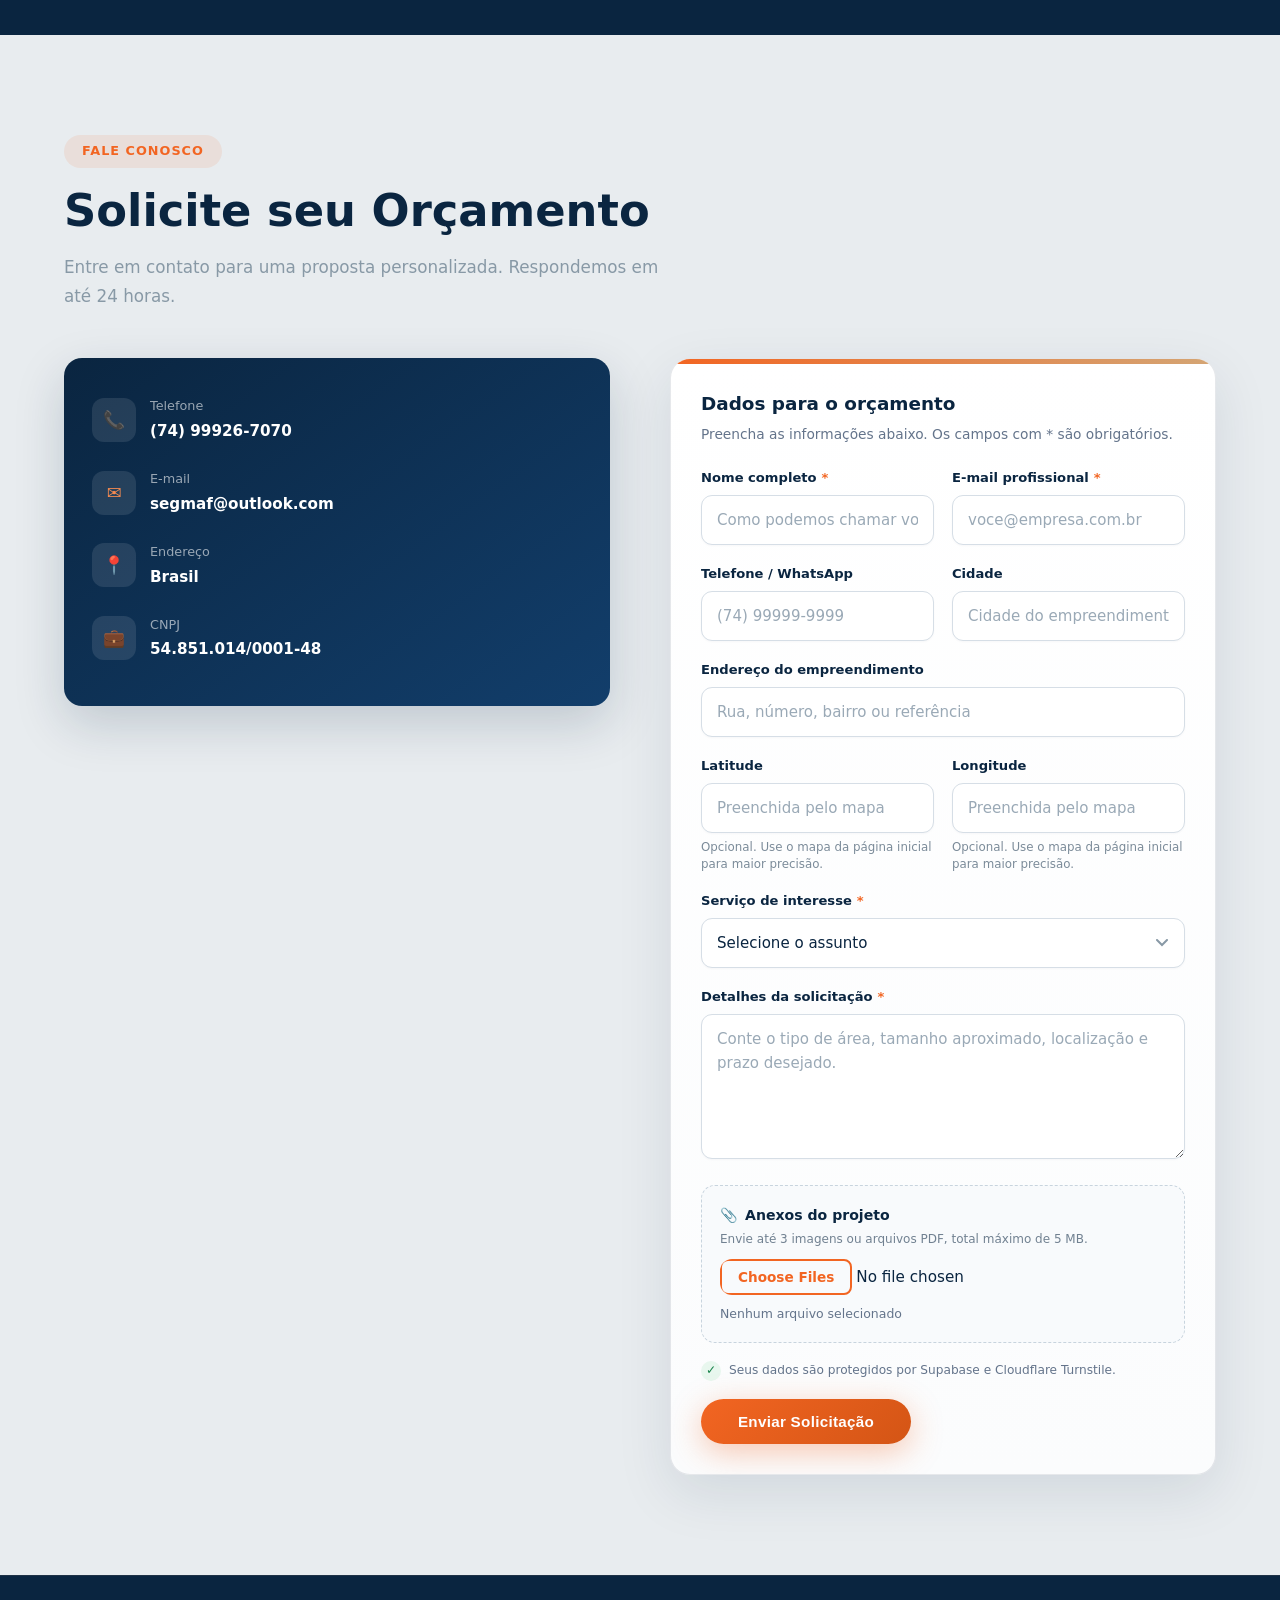
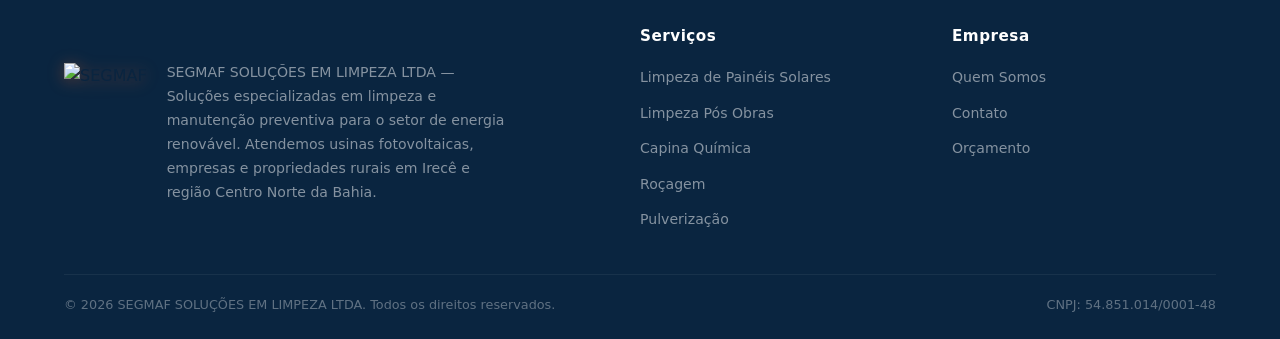
==== commit 80f8bd45: "frontend: atualizar favicon do site" ====
--- a/index.html
+++ b/index.html
@@ -20,7 +20,7 @@
 <meta name="twitter:description" content="Limpeza de painéis solares, capina química, roçagem e pulverização para usinas fotovoltaicas. Solicite um orçamento com a SEGMAF." />
 <meta name="twitter:image" content="https://segmaf.com.br/LOGO_SEGMAF2026.png" />
 <meta name="robots" content="index, follow" />
-<link rel="icon" href="data:image/svg+xml,<svg xmlns='http://www.w3.org/2000/svg' viewBox='0 0 32 32'><rect x='2' y='2' width='28' height='28' rx='8' fill='%230A2540' stroke='%23F26522' stroke-width='2'/><path d='M10 18L14 12L18 18L22 10' stroke='%23D4A574' stroke-width='2.5' stroke-linecap='round' stroke-linejoin='round'/><circle cx='10' cy='10' r='1.5' fill='%23F26522'/></svg>" />
+<link rel="icon" type="image/x-icon" href="favicon.ico" />
 <script type="application/ld+json">
 {
   "@context": "https://schema.org",
